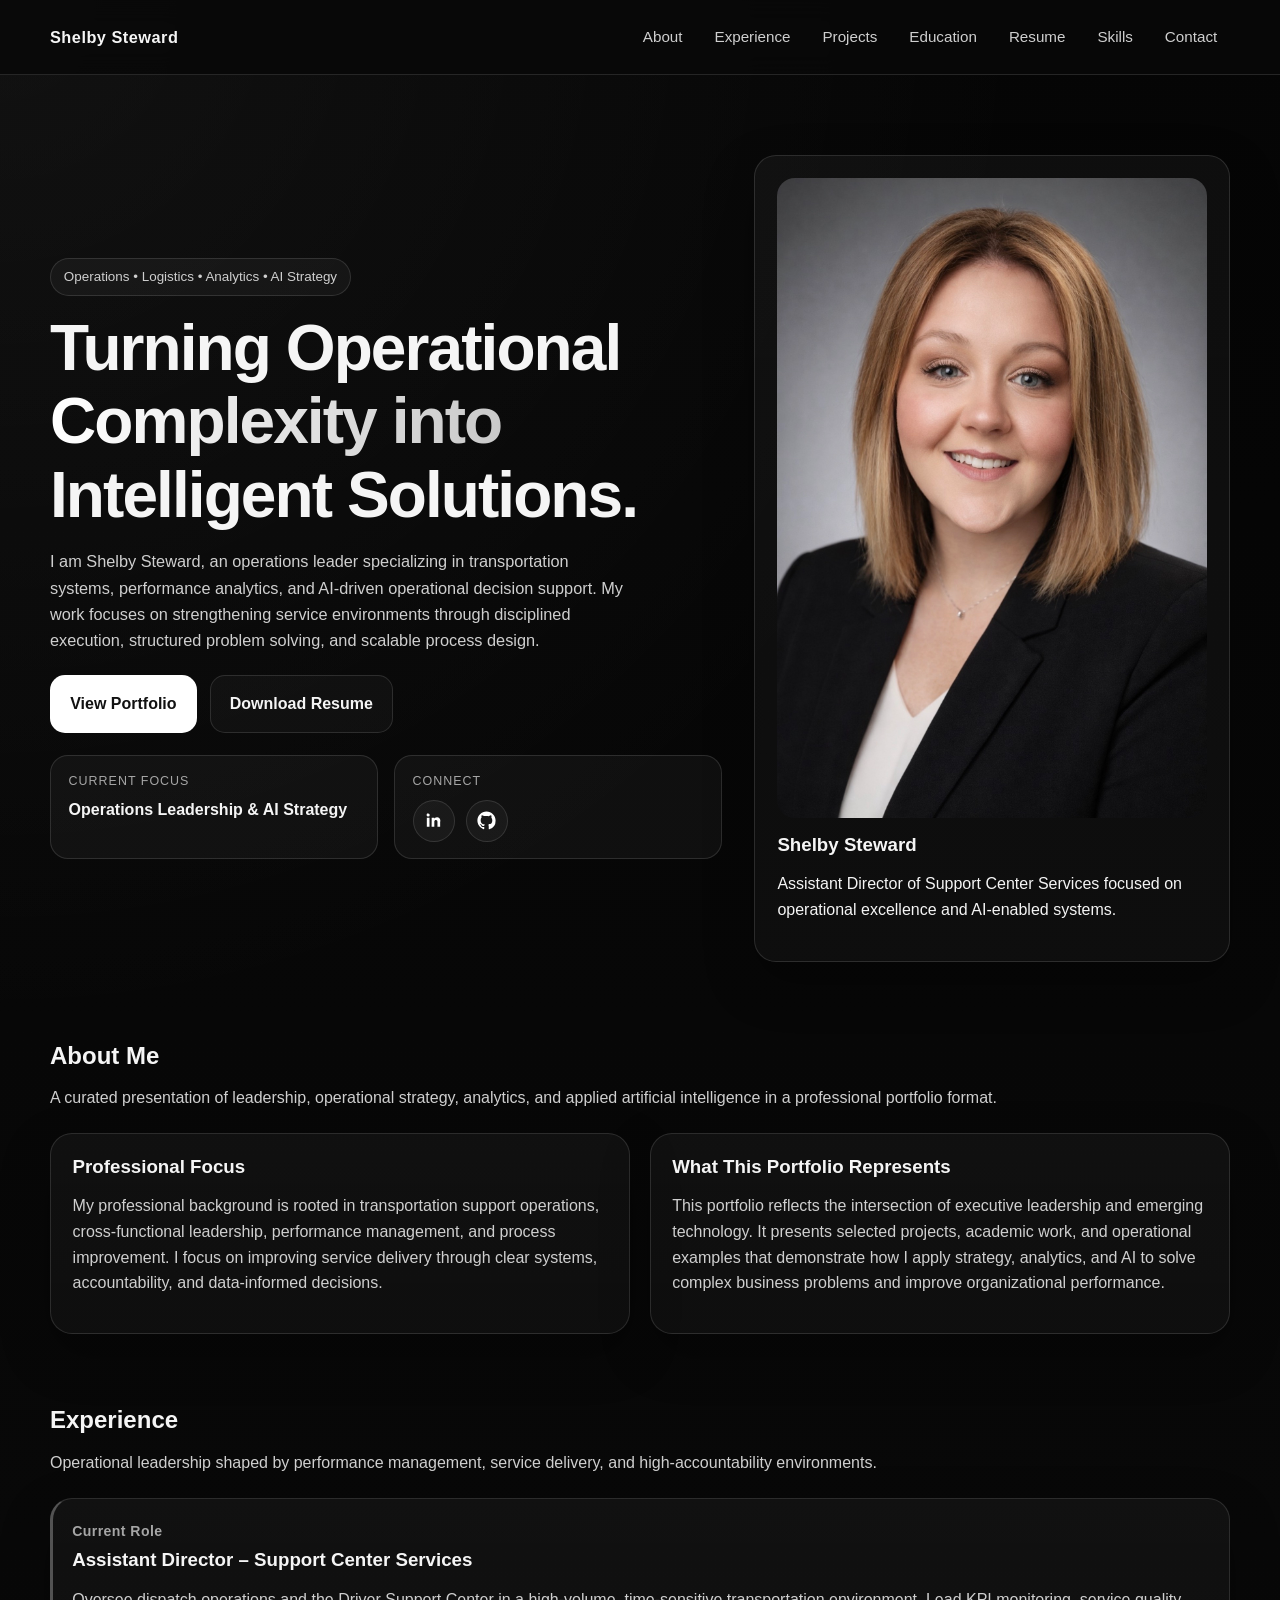
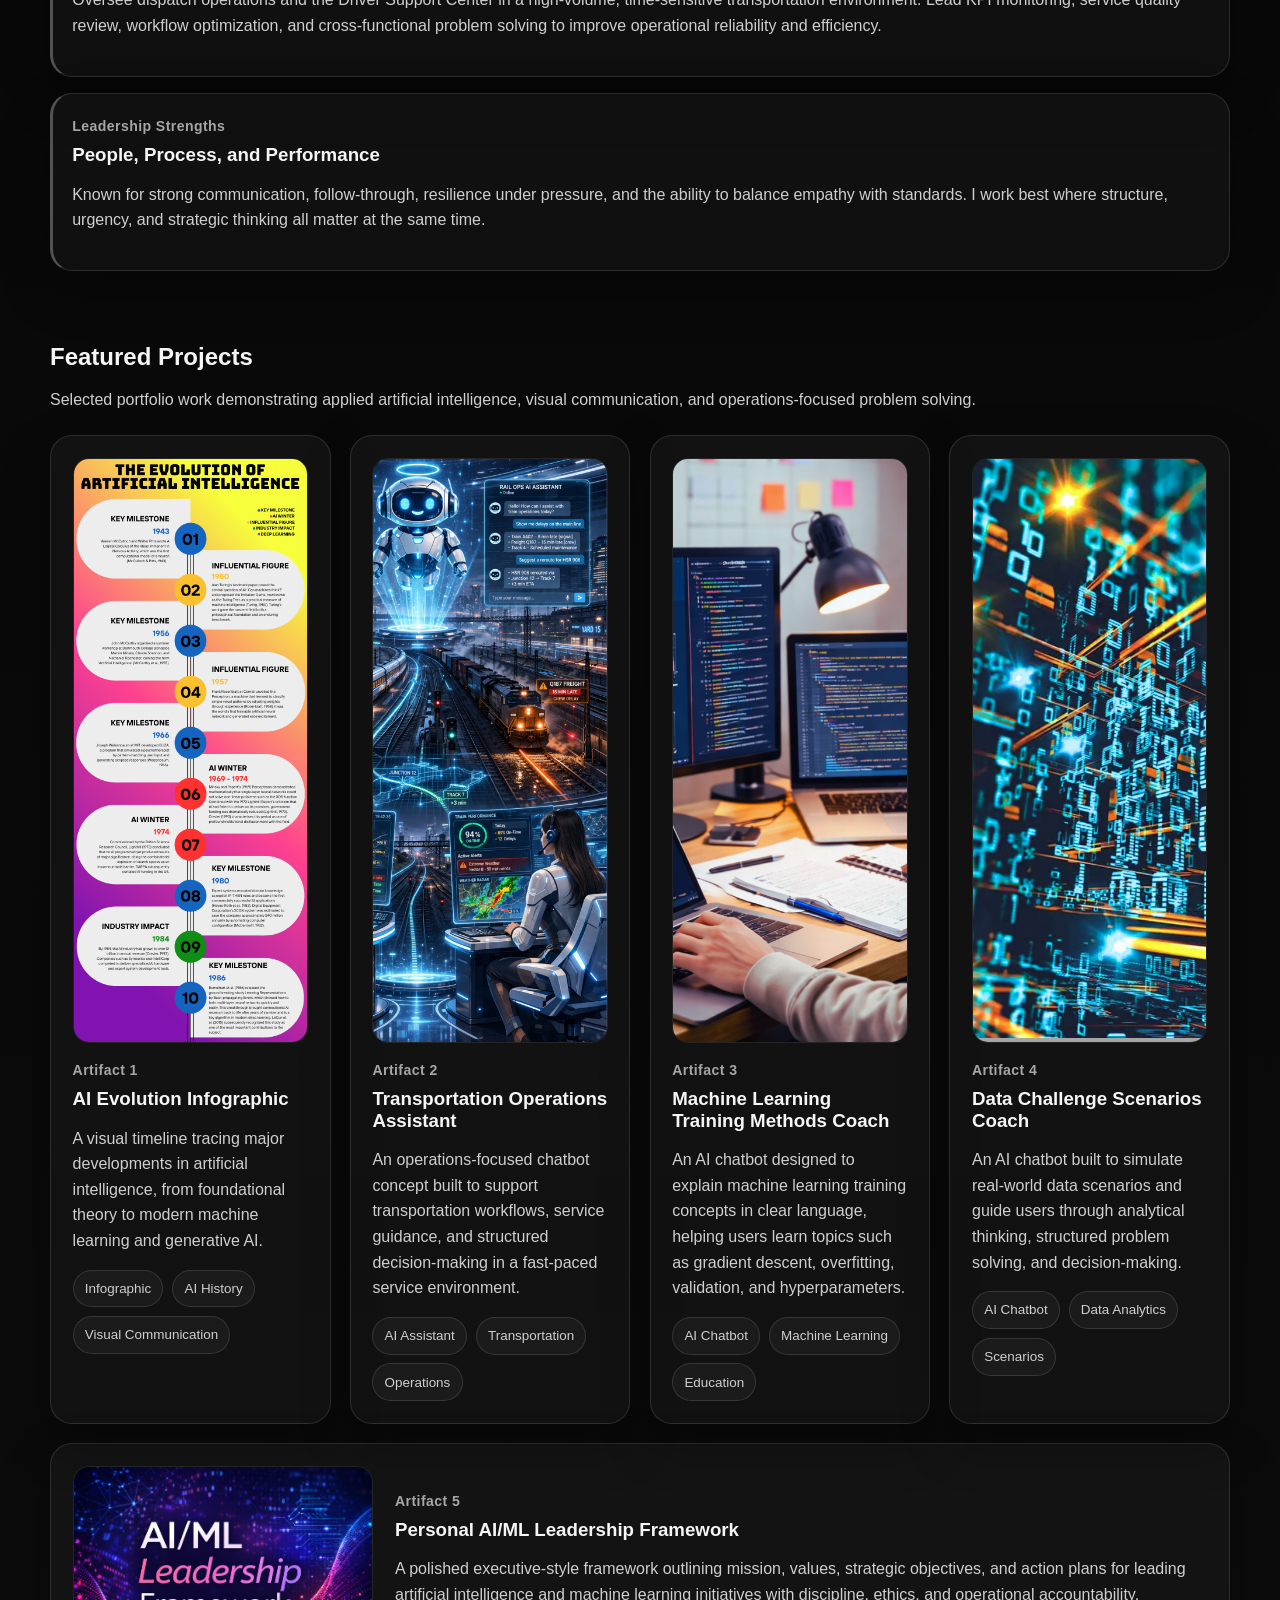
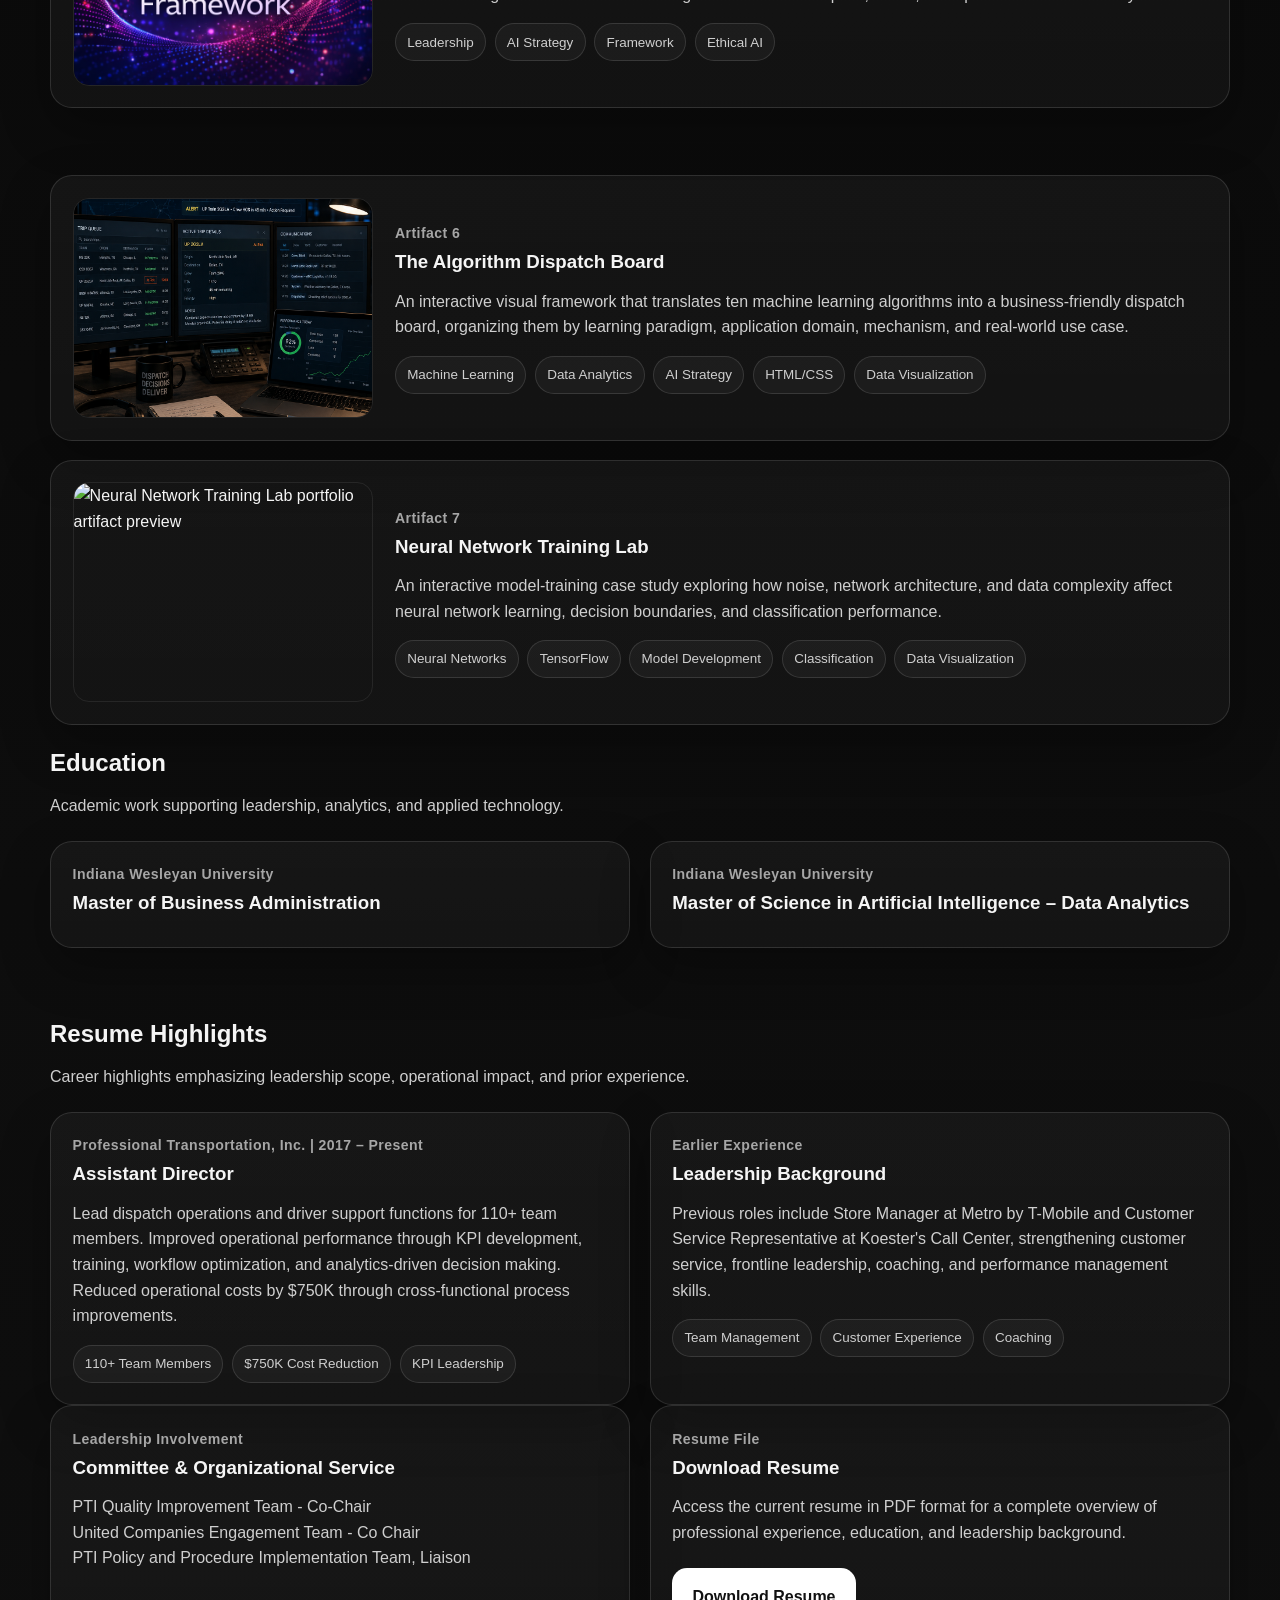
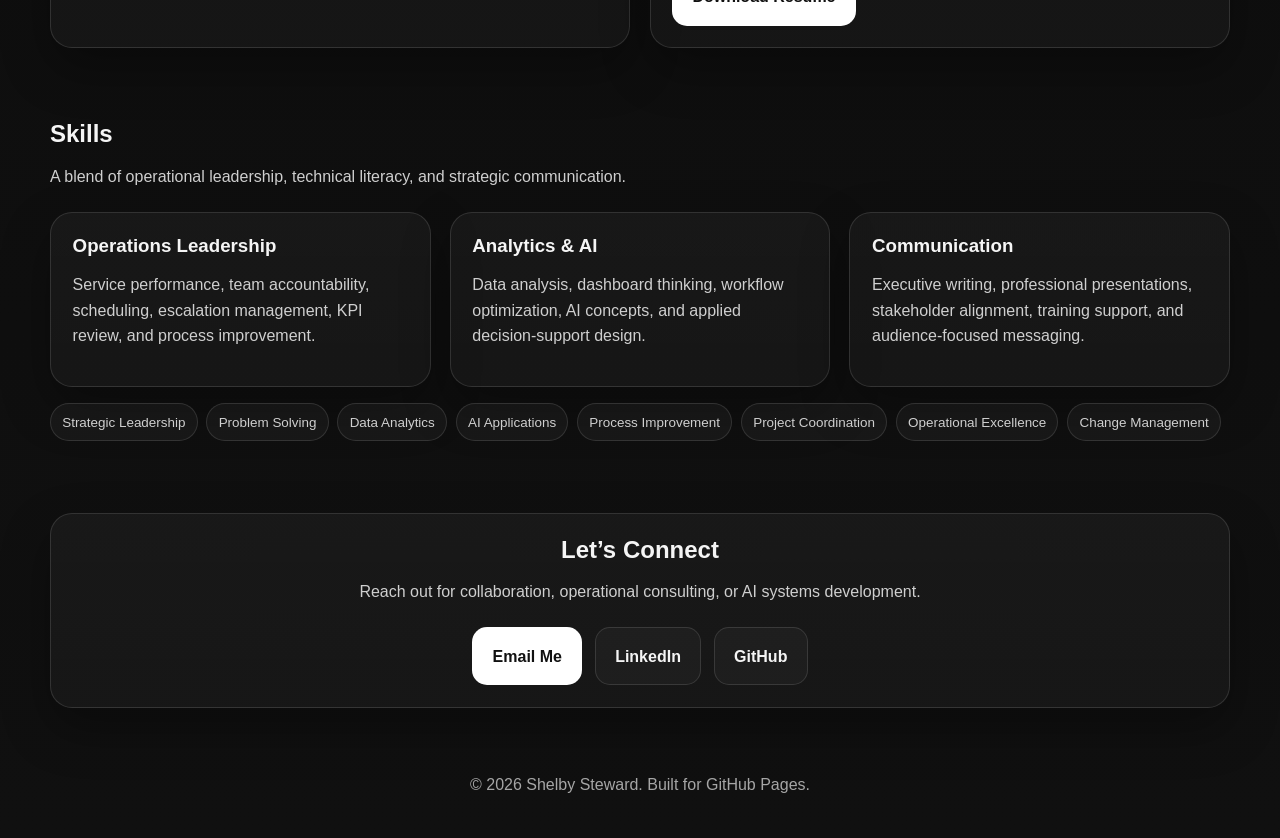
==== index.html @ b7ddda00 "Update index.html" ====
<!DOCTYPE html>
<html lang="en">
<head>
  <meta charset="UTF-8" />
  <meta name="viewport" content="width=device-width, initial-scale=1.0" />
  <title>Shelby Steward | Portfolio</title>
  <meta name="description" content="Operations leader specializing in logistics systems, analytics, and AI-driven decision support." />
  <style>
    :root {
      --bg: #070707;
      --bg-soft: #111111;
      --panel: #151515;
      --panel-2: #1b1b1b;
      --border: rgba(255, 255, 255, 0.12);
      --text: #f5f5f5;
      --muted: #cfcfcf;
      --muted-2: #a6a6a6;
      --radius: 22px;
      --max: 1180px;
      --shadow: 0 20px 50px rgba(0, 0, 0, 0.32);
    }

    * { box-sizing: border-box; }
    html { scroll-behavior: smooth; }
    body {
      margin: 0;
      font-family: Inter, Arial, Helvetica, sans-serif;
      background:
        radial-gradient(circle at top left, rgba(255,255,255,0.05), transparent 18%),
        linear-gradient(180deg, #050505 0%, #101010 100%);
      color: var(--text);
      line-height: 1.6;
    }

    img { max-width: 100%; display: block; }
    a { color: inherit; text-decoration: none; }

    .container {
      width: min(var(--max), calc(100% - 2rem));
      margin: 0 auto;
    }

    .nav {
      position: sticky;
      top: 0;
      z-index: 1000;
      backdrop-filter: blur(12px);
      background: rgba(8, 8, 8, 0.88);
      border-bottom: 1px solid var(--border);
    }

    .nav-inner {
      display: flex;
      align-items: center;
      justify-content: space-between;
      gap: 1rem;
      padding: 1rem 0;
    }

    .brand {
      font-weight: 800;
      letter-spacing: 0.03em;
      font-size: 1.02rem;
    }

    .nav-links {
      display: flex;
      flex-wrap: wrap;
      gap: 0.4rem;
    }

    .nav-links a {
      color: var(--muted);
      font-size: 0.95rem;
      padding: 0.55rem 0.8rem;
      border-radius: 999px;
      transition: 0.2s ease;
    }

    .nav-links a:hover,
    .nav-links a.active {
      color: var(--text);
      background: rgba(255,255,255,0.06);
    }

    .hero {
      padding: 5rem 0 3.5rem;
    }

    .hero-grid {
      display: grid;
      grid-template-columns: 1.2fr 0.85fr;
      gap: 2rem;
      align-items: center;
    }

    .eyebrow {
      display: inline-flex;
      padding: 0.45rem 0.8rem;
      border-radius: 999px;
      border: 1px solid var(--border);
      background: rgba(255,255,255,0.04);
      color: var(--muted);
      font-size: 0.84rem;
      margin-bottom: 1rem;
    }

    h1, h2, h3, h4 {
      line-height: 1.15;
      margin: 0 0 0.75rem;
    }

    h1 {
      font-size: clamp(2.6rem, 5vw, 4.3rem);
      letter-spacing: -0.03em;
      margin-bottom: 1rem;
    }

    .gradient {
      background: linear-gradient(90deg, #ffffff, #c9c9c9);
      -webkit-background-clip: text;
      background-clip: text;
      color: transparent;
    }

    .hero-copy p,
    .section-head p,
    .card p,
    .contact p {
      color: var(--muted);
    }

    .hero-copy p {
      max-width: 64ch;
      margin: 0;
      font-size: 1.02rem;
    }

    .hero-actions {
      display: flex;
      flex-wrap: wrap;
      gap: 0.8rem;
      margin-top: 1.4rem;
    }

    .btn {
      display: inline-flex;
      align-items: center;
      justify-content: center;
      padding: 0.95rem 1.2rem;
      border-radius: 15px;
      border: 1px solid var(--border);
      font-weight: 700;
      transition: transform 0.2s ease, background 0.2s ease;
    }

    .btn:hover { transform: translateY(-2px); }

    .btn-primary {
      background: #ffffff;
      color: #111111;
    }

    .btn-secondary {
      background: rgba(255,255,255,0.03);
      color: var(--text);
    }

    .hero-strip {
      display: grid;
      grid-template-columns: 1fr 1fr;
      gap: 1rem;
      margin-top: 1.35rem;
      max-width: 700px;
    }

    .strip-card {
      padding: 1rem 1.1rem;
      border-radius: 18px;
      background: rgba(255,255,255,0.04);
      border: 1px solid var(--border);
    }

    .strip-label {
      color: var(--muted-2);
      text-transform: uppercase;
      letter-spacing: 0.08em;
      font-size: 0.78rem;
      margin-bottom: 0.35rem;
    }

    .social-links {
      display: flex;
      gap: 0.7rem;
      margin-top: 0.5rem;
    }

    .social-links a {
      width: 42px;
      height: 42px;
      display: inline-flex;
      align-items: center;
      justify-content: center;
      border-radius: 999px;
      border: 1px solid var(--border);
      background: rgba(255,255,255,0.04);
    }

    .social-links svg {
      width: 19px;
      height: 19px;
      fill: #ffffff;
    }

    .panel,
    .card {
      background: linear-gradient(180deg, rgba(255,255,255,0.04), rgba(255,255,255,0.03));
      border: 1px solid var(--border);
      border-radius: var(--radius);
      box-shadow: var(--shadow);
    }

    .profile-card {
      padding: 1.4rem;
    }

    .profile-photo {
      border-radius: 18px;
      overflow: hidden;
      margin-bottom: 1rem;
      background: #101010;
    }

    .profile-photo img {
      width: 100%;
      height: 100%;
      object-fit: cover;
      object-position: center 25%;
    }

    section {
      padding: 1.5rem 0 3rem;
    }

    .section-head {
      margin-bottom: 1.4rem;
    }

    .grid-2,
    .grid-3 {
      display: grid;
      gap: 1.2rem;
    }

    .grid-2 { grid-template-columns: repeat(2, minmax(0, 1fr)); }
    .grid-3 { grid-template-columns: repeat(auto-fit, minmax(220px, 1fr)); }

    .card {
      padding: 1.35rem;
      height: 100%;
    }

    .meta {
      color: var(--muted-2);
      font-size: 0.88rem;
      font-weight: 700;
      letter-spacing: 0.03em;
      margin-bottom: 0.4rem;
    }

    .tag-wrap {
      display: flex;
      flex-wrap: wrap;
      gap: 0.55rem;
      margin-top: 1rem;
    }

    .tag {
      padding: 0.45rem 0.7rem;
      border-radius: 999px;
      border: 1px solid var(--border);
      background: rgba(255,255,255,0.04);
      color: var(--muted);
      font-size: 0.84rem;
    }

    .timeline {
      display: grid;
      gap: 1rem;
    }

    .timeline-item {
      border-left: 3px solid rgba(255,255,255,0.28);
      padding-left: 1.2rem;
    }

    .project-card img {
      width: 100%;
      border-radius: 16px;
      border: 1px solid rgba(255,255,255,0.08);
      margin-bottom: 1rem;
    }

    .project-clickable {
      cursor: pointer;
    }

    .project-row {
      margin-top: 1.2rem;
    }

    .project-horizontal {
      display: grid;
      grid-template-columns: 300px 1fr;
      gap: 1.4rem;
      align-items: center;
    }

    .project-horizontal img {
      width: 100%;
      border-radius: 16px;
      border: 1px solid rgba(255,255,255,0.08);
      height: 220px;
      object-fit: cover;
      margin: 0;
    }

    .project-horizontal-copy p {
      margin-bottom: 0;
    }

    .lightbox {
      position: fixed;
      inset: 0;
      background: rgba(0,0,0,0.88);
      display: none;
      align-items: center;
      justify-content: center;
      padding: 2rem;
      z-index: 2000;
    }

    .lightbox.active { display: flex; }

    .lightbox-content {
      width: min(1050px, 100%);
      max-height: 90vh;
      overflow: auto;
      background: #101010;
      border: 1px solid var(--border);
      border-radius: 22px;
      padding: 1rem;
    }

    .lightbox-top {
      display: flex;
      justify-content: space-between;
      align-items: center;
      margin-bottom: 1rem;
      position: sticky;
      top: 0;
      background: #101010;
      padding-bottom: 0.7rem;
      z-index: 2;
    }

    .lightbox-close {
      width: 42px;
      height: 42px;
      border-radius: 999px;
      border: 1px solid var(--border);
      background: rgba(255,255,255,0.05);
      color: #fff;
      font-size: 1.2rem;
      cursor: pointer;
    }

    .lightbox-grid {
      display: grid;
      grid-template-columns: repeat(2, minmax(0, 1fr));
      gap: 1rem;
    }

    .lightbox-grid img {
      width: 100%;
      border-radius: 16px;
      border: 1px solid rgba(255,255,255,0.08);
    }

    .artifact-detail {
      display: grid;
      grid-template-columns: 1fr 1fr;
      gap: 1.5rem;
      align-items: start;
    }

    .artifact-detail img {
      width: 100%;
      border-radius: 18px;
      border: 1px solid rgba(255,255,255,0.08);
    }

    .artifact-detail-copy p {
      color: var(--muted);
      margin-top: 0.5rem;
      margin-bottom: 0.85rem;
    }

    .artifact-detail-copy p strong {
      color: var(--text);
    }

    .artifact-detail-copy .tag-wrap {
      margin-bottom: 1rem;
    }

    .prompt-box {
      margin-top: 1.1rem;
      padding: 1rem;
      border-radius: 18px;
      border: 1px solid var(--border);
      background: rgba(255,255,255,0.03);
    }

    .prompt-list {
      display: flex;
      flex-wrap: wrap;
      gap: 0.55rem;
      margin-top: 0.8rem;
    }

    .prompt-chip {
      display: inline-block;
      padding: 0.65rem 0.8rem;
      border-radius: 14px;
      border: 1px solid var(--border);
      background: rgba(255,255,255,0.04);
      color: var(--muted);
      font-size: 0.88rem;
    }

    .contact {
      text-align: center;
    }

    footer {
      text-align: center;
      color: var(--muted-2);
      padding: 1rem 0 2.5rem;
    }

    @media (max-width: 920px) {
      .hero-grid,
      .grid-2,
      .hero-strip,
      .lightbox-grid,
      .artifact-detail,
      .project-horizontal {
        grid-template-columns: 1fr;
      }

      .project-card img,
      .artifact-detail img,
      .project-horizontal img {
        max-height: 420px;
        object-fit: cover;
        height: auto;
      }
    }

    @media (max-width: 680px) {
      .nav-inner {
        flex-direction: column;
        align-items: flex-start;
      }

      .hero {
        padding-top: 4rem;
      }

      .hero-actions {
        flex-direction: column;
      }

      .btn {
        width: 100%;
      }
    }
  </style>
</head>
<body>
  <header class="nav">
    <div class="container nav-inner">
      <a href="#home" class="brand">Shelby Steward</a>
      <nav class="nav-links">
        <a href="#about">About</a>
        <a href="#experience">Experience</a>
        <a href="#projects">Projects</a>
        <a href="#education">Education</a>
        <a href="#resume">Resume</a>
        <a href="#skills">Skills</a>
        <a href="#contact">Contact</a>
      </nav>
    </div>
  </header>

  <main>
    <section class="hero" id="home">
      <div class="container hero-grid">
        <div class="hero-copy">
          <div class="eyebrow">Operations • Logistics • Analytics • AI Strategy</div>
          <h1>Turning Operational <span class="gradient">Complexity into</span> Intelligent Solutions.</h1>
          <p>
            I am Shelby Steward, an operations leader specializing in transportation systems, performance analytics,
            and AI-driven operational decision support. My work focuses on strengthening service environments through
            disciplined execution, structured problem solving, and scalable process design.
          </p>
          <div class="hero-actions">
            <a class="btn btn-primary" href="#projects">View Portfolio</a>
            <a class="btn btn-secondary" href="Shelby-Steward-Resume.pdf" target="_blank" rel="noreferrer">Download Resume</a>
          </div>
          <div class="hero-strip">
            <div class="strip-card">
              <div class="strip-label">Current Focus</div>
              <strong>Operations Leadership &amp; AI Strategy</strong>
            </div>
            <div class="strip-card">
              <div class="strip-label">Connect</div>
              <div class="social-links">
                <a href="https://www.linkedin.com/in/shelby-steward/" target="_blank" rel="noreferrer" aria-label="LinkedIn">
                  <svg viewBox="0 0 24 24" aria-hidden="true"><path d="M6.94 8.5H3.56V20h3.38V8.5ZM5.25 3A1.97 1.97 0 0 0 3.25 5c0 1.08.88 1.94 1.97 1.94h.03A1.96 1.96 0 1 0 5.25 3ZM20.75 12.88c0-3.47-1.85-5.08-4.32-5.08-1.99 0-2.88 1.09-3.38 1.86V8.5H9.68c.04.77 0 11.5 0 11.5h3.37v-6.42c0-.34.02-.68.12-.92.27-.68.89-1.39 1.93-1.39 1.36 0 1.91 1.05 1.91 2.58V20H20.4v-6.72Z"/></svg>
                </a>
                <a href="https://github.com/shelbysteward" target="_blank" rel="noreferrer" aria-label="GitHub">
                  <svg viewBox="0 0 24 24" aria-hidden="true"><path d="M12 .5C5.65.5.5 5.65.5 12c0 5.08 3.29 9.38 7.86 10.9.57.1.78-.25.78-.55v-2.14c-3.2.7-3.87-1.36-3.87-1.36-.52-1.34-1.27-1.69-1.27-1.69-1.04-.71.08-.7.08-.7 1.15.08 1.75 1.18 1.75 1.18 1.02 1.75 2.68 1.24 3.33.95.1-.74.4-1.24.72-1.52-2.55-.29-5.24-1.27-5.24-5.66 0-1.25.45-2.28 1.18-3.08-.12-.29-.51-1.47.11-3.06 0 0 .96-.31 3.15 1.18A10.9 10.9 0 0 1 12 6.32c.97 0 1.95.13 2.86.39 2.19-1.49 3.15-1.18 3.15-1.18.62 1.59.23 2.77.11 3.06.73.8 1.18 1.83 1.18 3.08 0 4.4-2.69 5.36-5.25 5.65.41.35.78 1.05.78 2.12v3.14c0 .3.2.66.79.55A11.5 11.5 0 0 0 23.5 12C23.5 5.65 18.35.5 12 .5Z"/></svg>
                </a>
              </div>
            </div>
          </div>
        </div>

        <aside class="panel profile-card">
          <div class="profile-photo">
            <img src="headshot-from-cover.png" alt="Shelby Steward headshot" />
          </div>
          <h3>Shelby Steward</h3>
          <p>Assistant Director of Support Center Services focused on operational excellence and AI-enabled systems.</p>
        </aside>
      </div>
    </section>

    <section id="about">
      <div class="container">
        <div class="section-head">
          <h2>About Me</h2>
          <p>A curated presentation of leadership, operational strategy, analytics, and applied artificial intelligence in a professional portfolio format.</p>
        </div>
        <div class="grid-2">
          <article class="card">
            <h3>Professional Focus</h3>
            <p>
              My professional background is rooted in transportation support operations, cross-functional leadership,
              performance management, and process improvement. I focus on improving service delivery through clear
              systems, accountability, and data-informed decisions.
            </p>
          </article>
          <article class="card">
            <h3>What This Portfolio Represents</h3>
            <p>
              This portfolio reflects the intersection of executive leadership and emerging technology. It presents selected
              projects, academic work, and operational examples that demonstrate how I apply strategy, analytics, and AI to
              solve complex business problems and improve organizational performance.
            </p>
          </article>
        </div>
      </div>
    </section>

    <section id="experience">
      <div class="container">
        <div class="section-head">
          <h2>Experience</h2>
          <p>Operational leadership shaped by performance management, service delivery, and high-accountability environments.</p>
        </div>
        <div class="timeline">
          <article class="card timeline-item">
            <div class="meta">Current Role</div>
            <h3>Assistant Director – Support Center Services</h3>
            <p>
              Oversee dispatch operations and the Driver Support Center in a high-volume, time-sensitive transportation environment.
              Lead KPI monitoring, service quality review, workflow optimization, and cross-functional problem solving to improve
              operational reliability and efficiency.
            </p>
          </article>
          <article class="card timeline-item">
            <div class="meta">Leadership Strengths</div>
            <h3>People, Process, and Performance</h3>
            <p>
              Known for strong communication, follow-through, resilience under pressure, and the ability to balance empathy with standards.
              I work best where structure, urgency, and strategic thinking all matter at the same time.
            </p>
          </article>
        </div>
      </div>
    </section>

    <section id="projects">
      <div class="container">
        <div class="section-head">
          <h2>Featured Projects</h2>
          <p>Selected portfolio work demonstrating applied artificial intelligence, visual communication, and operations-focused problem solving.</p>
        </div>

        <div class="grid-3">
          <article class="card project-card project-clickable" data-lightbox="ai-evolution-lightbox">
            <img src="artifact-1-infographic-1.png" alt="Evolution of Artificial Intelligence portfolio artifact preview" />
            <div class="meta">Artifact 1</div>
            <h3>AI Evolution Infographic</h3>
            <p>
              A visual timeline tracing major developments in artificial intelligence, from foundational theory to modern machine learning and generative AI.
            </p>
            <div class="tag-wrap">
              <span class="tag">Infographic</span>
              <span class="tag">AI History</span>
              <span class="tag">Visual Communication</span>
            </div>
          </article>

          <article class="card project-card project-clickable" data-lightbox="transportation-assistant-lightbox">
            <img src="artifact-2-chatbot.png" alt="Transportation Operations Assistant portfolio artifact preview" />
            <div class="meta">Artifact 2</div>
            <h3>Transportation Operations Assistant</h3>
            <p>
              An operations-focused chatbot concept built to support transportation workflows, service guidance, and structured decision-making in a fast-paced service environment.
            </p>
            <div class="tag-wrap">
              <span class="tag">AI Assistant</span>
              <span class="tag">Transportation</span>
              <span class="tag">Operations</span>
            </div>
          </article>

          <article class="card project-card project-clickable" data-lightbox="ml-coach-lightbox">
            <img src="artifact-3-ml-coach.png" alt="Machine Learning Training Methods Coach portfolio artifact preview" />
            <div class="meta">Artifact 3</div>
            <h3>Machine Learning Training Methods Coach</h3>
            <p>
              An AI chatbot designed to explain machine learning training concepts in clear language, helping users learn topics such as gradient descent, overfitting, validation, and hyperparameters.
            </p>
            <div class="tag-wrap">
              <span class="tag">AI Chatbot</span>
              <span class="tag">Machine Learning</span>
              <span class="tag">Education</span>
            </div>
          </article>

          <article class="card project-card project-clickable" data-lightbox="data-challenge-lightbox">
            <img src="artifact-4-data-challenge.png" alt="Data Challenge Scenarios Coach portfolio artifact preview" />
            <div class="meta">Artifact 4</div>
            <h3>Data Challenge Scenarios Coach</h3>
            <p>
              An AI chatbot built to simulate real-world data scenarios and guide users through analytical thinking, structured problem solving, and decision-making.
            </p>
            <div class="tag-wrap">
              <span class="tag">AI Chatbot</span>
              <span class="tag">Data Analytics</span>
              <span class="tag">Scenarios</span>
            </div>
          </article>
        </div>

        <div class="project-row">
          <article class="card project-clickable project-horizontal" data-lightbox="ai-ml-framework-lightbox">
            <img src="artifact-5-ai-ml-framework.png" alt="Personal AI/ML Leadership Framework portfolio artifact preview" />
            <div class="project-horizontal-copy">
              <div class="meta">Artifact 5</div>
              <h3>Personal AI/ML Leadership Framework</h3>
              <p>
                A polished executive-style framework outlining mission, values, strategic objectives, and action plans for leading artificial intelligence and machine learning initiatives with discipline, ethics, and operational accountability.
              </p>
              <div class="tag-wrap">
                <span class="tag">Leadership</span>
                <span class="tag">AI Strategy</span>
                <span class="tag">Framework</span>
                <span class="tag">Ethical AI</span>
              </div>
            </div>
          </article>
        </div>
      </div>
    </section>

<div class="lightbox" id="ai-evolution-lightbox" aria-hidden="true">
  <div class="lightbox-content">
    <div class="lightbox-top">
      <h3>Artifact 1 | AI Evolution Infographic</h3>
      <button class="lightbox-close" type="button" aria-label="Close artifact details">×</button>
    </div>

    <div class="artifact-detail">
      
      <!-- LEFT SIDE: IMAGE GRID -->
      <div class="lightbox-grid">
        <img src="artifact-1-infographic-1.png" alt="AI Evolution Infographic full preview 1" />
        <img src="artifact-1-infographic-2.png" alt="AI Evolution Infographic full preview 2" />
        <img src="artifact-1-infographic-3.png" alt="AI Evolution Infographic full preview 3" />
        <img src="artifact-1-infographic-4.png" alt="AI Evolution Infographic full preview 4" />
      </div>

      <!-- RIGHT SIDE: TEXT -->
      <div class="artifact-detail-copy">
        <div class="meta">Visual Communication Artifact</div>
        <h3>AI Evolution Infographic</h3>

        <p><strong>Objective:</strong> I created this artifact to present the history and progression of artificial intelligence in a clear, visually engaging format that makes complex developments easier to understand.</p>

        <p><strong>Process:</strong> I researched major milestones in artificial intelligence, identified the most important developments across time, organized them into a logical timeline, and translated that information into a concise infographic format.</p>

        <p><strong>Tools:</strong> Canva, academic research, and course-based source material.</p>

        <p><strong>Value Proposition:</strong> This artifact demonstrates my ability to synthesize technical information, communicate complex topics visually, and present historical and conceptual material in a way that is accessible and professional.</p>

        <div class="tag-wrap">
          <span class="tag">Infographic</span>
          <span class="tag">AI History</span>
          <span class="tag">Visual Communication</span>
        </div>

        <div class="hero-actions">
          <a class="btn btn-secondary" href="artifact-1-infographic-1.png" target="_blank" rel="noreferrer">Open Full Image</a>
        </div>
      </div>

    </div>
  </div>
</div>

    <div class="lightbox" id="transportation-assistant-lightbox" aria-hidden="true">
      <div class="lightbox-content">
        <div class="lightbox-top">
          <h3>Artifact 2 | Transportation Operations Assistant</h3>
          <button class="lightbox-close" type="button" aria-label="Close artifact details">×</button>
        </div>

        <div class="artifact-detail">
          <div>
            <img src="artifact-2-chatbot.png" alt="Transportation Operations Assistant full preview" />
          </div>

          <div class="artifact-detail-copy">
            <div class="meta">Interactive Operations Support Tool</div>
            <h3>Transportation Operations Assistant</h3>

            <p><strong>Objective:</strong> I created this artifact to support transportation operations by providing fast, structured guidance for common workflow questions, service issues, and decision points.</p>

            <p><strong>Process:</strong> I identified recurring operational challenges from real transportation environments, mapped the types of questions users would likely ask, and designed the chatbot to provide practical, workflow-oriented support.</p>

            <p><strong>Tools:</strong> ChatGPT custom GPT builder, operational knowledge, workflow design, and prompt engineering.</p>

            <p><strong>Value Proposition:</strong> This artifact demonstrates my ability to translate operational expertise into an AI-enabled support tool that improves consistency, speed, and decision-making in a high-pressure service environment.</p>

            <div class="tag-wrap">
              <span class="tag">Decision Support</span>
              <span class="tag">Dispatch Workflows</span>
              <span class="tag">Service Guidance</span>
              <span class="tag">Operations Strategy</span>
            </div>

            <div class="prompt-box">
              <strong>Try These Prompts</strong>
              <div class="prompt-list">
                <span class="prompt-chip">How do I cover a trip with no drivers available?</span>
                <span class="prompt-chip">Explain Import-to-Assign metrics in simple terms.</span>
                <span class="prompt-chip">Create a dispatch escalation workflow for a service failure.</span>
                <span class="prompt-chip">What should a support center do when ETAs are unclear?</span>
              </div>
            </div>

            <div class="hero-actions">
              <a class="btn btn-primary" href="https://chatgpt.com/g/g-69ab3308c62881918dedee456e818ec8-transportation-operations-assistant" target="_blank" rel="noreferrer">Launch Artifact 2</a>
            </div>
          </div>
        </div>
      </div>
    </div>

    <div class="lightbox" id="ml-coach-lightbox" aria-hidden="true">
      <div class="lightbox-content">
        <div class="lightbox-top">
          <h3>Artifact 3 | Machine Learning Training Methods Coach</h3>
          <button class="lightbox-close" type="button" aria-label="Close artifact details">×</button>
        </div>

        <div class="artifact-detail">
          <div>
            <img src="artifact-3-ml-coach.png" alt="Machine Learning Training Methods Coach full preview" />
          </div>

          <div class="artifact-detail-copy">
            <div class="meta">Interactive AI Learning Tool</div>
            <h3>Machine Learning Training Methods Coach</h3>

            <p><strong>Objective:</strong> I created this artifact to help users better understand machine learning training concepts by turning technical material into guided, approachable learning support.</p>

            <p><strong>Process:</strong> I identified core machine learning concepts learners often struggle with, structured them into common question paths, and designed the chatbot to explain them through simplified language and prompt-based interaction.</p>

            <p><strong>Tools:</strong> ChatGPT custom GPT builder, machine learning course concepts, educational prompt design, and content structuring.</p>

            <p><strong>Value Proposition:</strong> This artifact demonstrates my ability to bridge technical subject matter and user-friendly instruction, making complex AI concepts more accessible to learners and developing professionals.</p>

            <div class="tag-wrap">
              <span class="tag">Training Methods</span>
              <span class="tag">Gradient Descent</span>
              <span class="tag">Overfitting</span>
              <span class="tag">Validation</span>
              <span class="tag">Hyperparameters</span>
            </div>

            <div class="prompt-box">
              <strong>Try These Prompts</strong>
              <div class="prompt-list">
                <span class="prompt-chip">Explain supervised vs unsupervised learning in simple terms.</span>
                <span class="prompt-chip">When should I use batch, mini-batch, or stochastic gradient descent?</span>
                <span class="prompt-chip">What is overfitting, and how do I reduce it during training?</span>
                <span class="prompt-chip">Teach me about train, validation, and test splits.</span>
              </div>
            </div>

            <div class="hero-actions">
              <a class="btn btn-primary" href="https://chatgpt.com/g/g-69bc365ef7248191ab6b21b1143e5dc8-machine-learning-training-methods-coach" target="_blank" rel="noreferrer">Launch Artifact 3</a>
            </div>
          </div>
        </div>
      </div>
    </div>

    <div class="lightbox" id="data-challenge-lightbox" aria-hidden="true">
      <div class="lightbox-content">
        <div class="lightbox-top">
          <h3>Artifact 4 | Data Challenge Scenarios Coach</h3>
          <button class="lightbox-close" type="button" aria-label="Close artifact details">×</button>
        </div>

        <div class="artifact-detail">
          <div>
            <img src="artifact-4-data-challenge.png" alt="Data Challenge Scenarios Coach full preview" />
          </div>

          <div class="artifact-detail-copy">
            <div class="meta">Interactive Data Analytics Learning Tool</div>
            <h3>Data Challenge Scenarios Coach</h3>

            <p><strong>Objective:</strong> I created this artifact to help users practice analytical thinking by working through realistic business and data-related scenarios in a structured way.</p>

            <p><strong>Process:</strong> I designed the chatbot around scenario-based learning, focusing on the kinds of questions users face when interpreting data, evaluating performance, and deciding what action to take next.</p>

            <p><strong>Tools:</strong> ChatGPT custom GPT builder, analytics reasoning, scenario design, and prompt engineering.</p>

            <p><strong>Value Proposition:</strong> This artifact demonstrates my ability to apply data-oriented thinking to problem solving and to create AI tools that support practical analysis, structured reasoning, and better decision-making.</p>

            <div class="tag-wrap">
              <span class="tag">Scenario-Based Learning</span>
              <span class="tag">Data Interpretation</span>
              <span class="tag">Problem Solving</span>
              <span class="tag">Decision Support</span>
            </div>

            <div class="prompt-box">
              <strong>Try These Prompts</strong>
              <div class="prompt-list">
                <span class="prompt-chip">Give me a realistic data challenge to solve.</span>
                <span class="prompt-chip">Walk me through how to analyze this business scenario.</span>
                <span class="prompt-chip">Help me identify the right KPI for this problem.</span>
                <span class="prompt-chip">Simulate a decision-making scenario using data.</span>
              </div>
            </div>

            <div class="hero-actions">
              <a class="btn btn-primary" href="https://chatgpt.com/g/g-69c00be53dc08191bbf5827a0daa97ca-data-challenge-scenarios-coach" target="_blank" rel="noreferrer">Launch Artifact 4</a>
            </div>
          </div>
        </div>
      </div>
    </div>

    <div class="lightbox" id="ai-ml-framework-lightbox" aria-hidden="true">
      <div class="lightbox-content">
        <div class="lightbox-top">
          <h3>Artifact 5 | Personal AI/ML Leadership Framework</h3>
          <button class="lightbox-close" type="button" aria-label="Close artifact details">×</button>
        </div>

        <div class="artifact-detail">
          <div>
            <img src="artifact-5-ai-ml-framework.png" alt="Personal AI/ML Leadership Framework full preview" />
          </div>

          <div class="artifact-detail-copy">
            <div class="meta">Executive Leadership Document</div>
            <h3>Personal AI/ML Leadership Framework</h3>

            <p><strong>Objective:</strong> I created this artifact to define a clear, disciplined framework for how I intend to lead artificial intelligence and machine learning initiatives with integrity, accountability, and measurable operational impact.</p>

            <p><strong>Process:</strong> I reflected on my leadership growth, identified the values and objectives that matter most to me, and structured those insights into a polished executive-style framework with mission, core values, action plans, and evaluation criteria.</p>

            <p><strong>Tools:</strong> HTML/CSS design, leadership reflection, AI/ML course concepts, strategic planning, and written framework development.</p>

            <p><strong>Value Proposition:</strong> This artifact demonstrates my ability to connect personal leadership philosophy with practical AI strategy, showing how I approach ethical implementation, operational accountability, and long-term transformation through technology.</p>

            <div class="tag-wrap">
              <span class="tag">Mission Statement</span>
              <span class="tag">Core Values</span>
              <span class="tag">Action Plans</span>
              <span class="tag">Ethical AI</span>
              <span class="tag">Executive Strategy</span>
            </div>

            <div class="hero-actions">
              <a class="btn btn-primary" href="ai_ml_leadership_framework(2).html" target="_blank" rel="noreferrer">Launch Artifact 5</a>
            </div>
          </div>
        </div>
      </div>
    </div>
    <!-- ARTIFACT 6 -->
<div class="container">
  <div class="project-row">
          <a
            class="card project-horizontal"
            href="ml-dispatch-board.html"
            target="_blank"
            rel="noreferrer"
            aria-label="Open The Algorithm Dispatch Board">

            <img
              src="artifact-6-dispatch-board.png"
              alt="The Algorithm Dispatch Board portfolio artifact preview" />

            <div class="project-horizontal-copy">

              <div class="meta">Artifact 6</div>

              <h3>The Algorithm Dispatch Board</h3>

              <p>
                An interactive visual framework that translates ten machine learning
                algorithms into a business-friendly dispatch board, organizing them
                by learning paradigm, application domain, mechanism, and real-world use case.
              </p>

              <div class="tag-wrap">
                <span class="tag">Machine Learning</span>
                <span class="tag">Data Analytics</span>
                <span class="tag">AI Strategy</span>
                <span class="tag">HTML/CSS</span>
                <span class="tag">Data Visualization</span>
              </div>
            </div>
          </a>
        </div>
      </div>

        <!-- ARTIFACT 7 -->
        <div class="container">
          <div class="project-row">
            <a
              class="card project-horizontal"
              href="neural-network-training-lab/neural-network-training-lab.html"
              target="_blank"
              rel="noreferrer"
              aria-label="Open Neural Network Training Lab">

              <img
                src="neural-network-training-lab/assets/neural-network-training-lab-thumbnail.jpg"
                alt="Neural Network Training Lab portfolio artifact preview" />

              <div class="project-horizontal-copy">
                <div class="meta">Artifact 7</div>

                <h3>Neural Network Training Lab</h3>

                <p>
                  An interactive model-training case study exploring how noise,
                  network architecture, and data complexity affect neural network
                  learning, decision boundaries, and classification performance.
                </p>

                <div class="tag-wrap">
                  <span class="tag">Neural Networks</span>
                  <span class="tag">TensorFlow</span>
                  <span class="tag">Model Development</span>
                  <span class="tag">Classification</span>
                  <span class="tag">Data Visualization</span>
                </div>
              </div>
            </a>
          </div>
        </div>
    </section>

    <section id="education">
      <div class="container">
        <div class="section-head">
          <h2>Education</h2>
          <p>Academic work supporting leadership, analytics, and applied technology.</p>
        </div>
        <div class="grid-2">
          <article class="card">
            <div class="meta">Indiana Wesleyan University</div>
            <h3>Master of Business Administration</h3>
          </article>
          <article class="card">
            <div class="meta">Indiana Wesleyan University</div>
            <h3>Master of Science in Artificial Intelligence – Data Analytics</h3>
          </article>
        </div>
      </div>
    </section>

    <section id="resume">
      <div class="container">
        <div class="section-head">
          <h2>Resume Highlights</h2>
          <p>Career highlights emphasizing leadership scope, operational impact, and prior experience.</p>
        </div>
        <div class="grid-2">
          <article class="card">
            <div class="meta">Professional Transportation, Inc. | 2017 – Present</div>
            <h3>Assistant Director</h3>
            <p>
              Lead dispatch operations and driver support functions for 110+ team members. Improved operational performance through KPI development,
              training, workflow optimization, and analytics-driven decision making. Reduced operational costs by $750K through cross-functional process improvements.
            </p>
            <div class="tag-wrap">
              <span class="tag">110+ Team Members</span>
              <span class="tag">$750K Cost Reduction</span>
              <span class="tag">KPI Leadership</span>
            </div>
          </article>
          <article class="card">
            <div class="meta">Earlier Experience</div>
            <h3>Leadership Background</h3>
            <p>
              Previous roles include Store Manager at Metro by T-Mobile and Customer Service Representative at Koester's Call Center,
              strengthening customer service, frontline leadership, coaching, and performance management skills.
            </p>
            <div class="tag-wrap">
              <span class="tag">Team Management</span>
              <span class="tag">Customer Experience</span>
              <span class="tag">Coaching</span>
            </div>
          </article>
        </div>
        <div class="grid-2">
          <article class="card">
            <div class="meta">Leadership Involvement</div>
            <h3>Committee &amp; Organizational Service</h3>
            <p>
              PTI Quality Improvement Team - Co-Chair<br />
              United Companies Engagement Team - Co Chair<br />
              PTI Policy and Procedure Implementation Team, Liaison
            </p>
          </article>
          <article class="card">
            <div class="meta">Resume File</div>
            <h3>Download Resume</h3>
            <p>Access the current resume in PDF format for a complete overview of professional experience, education, and leadership background.</p>
            <div class="hero-actions">
              <a class="btn btn-primary" href="Shelby-Steward-Resume.pdf" target="_blank" rel="noreferrer">Download Resume</a>
            </div>
          </article>
        </div>
      </div>
    </section>

    <section id="skills">
      <div class="container">
        <div class="section-head">
          <h2>Skills</h2>
          <p>A blend of operational leadership, technical literacy, and strategic communication.</p>
        </div>
        <div class="grid-3">
          <article class="card">
            <h3>Operations Leadership</h3>
            <p>Service performance, team accountability, scheduling, escalation management, KPI review, and process improvement.</p>
          </article>
          <article class="card">
            <h3>Analytics &amp; AI</h3>
            <p>Data analysis, dashboard thinking, workflow optimization, AI concepts, and applied decision-support design.</p>
          </article>
          <article class="card">
            <h3>Communication</h3>
            <p>Executive writing, professional presentations, stakeholder alignment, training support, and audience-focused messaging.</p>
          </article>
        </div>
        <div class="tag-wrap">
          <span class="tag">Strategic Leadership</span>
          <span class="tag">Problem Solving</span>
          <span class="tag">Data Analytics</span>
          <span class="tag">AI Applications</span>
          <span class="tag">Process Improvement</span>
          <span class="tag">Project Coordination</span>
          <span class="tag">Operational Excellence</span>
          <span class="tag">Change Management</span>
        </div>
      </div>
    </section>

    <section id="contact">
      <div class="container">
        <div class="card contact">
          <h2>Let’s Connect</h2>
          <p>Reach out for collaboration, operational consulting, or AI systems development.</p>
          <div class="hero-actions" style="justify-content:center;">
            <a class="btn btn-primary" href="mailto:shelby.steward@outlook.com">Email Me</a>
            <a class="btn btn-secondary" href="https://www.linkedin.com/in/shelby-steward/" target="_blank" rel="noreferrer">LinkedIn</a>
            <a class="btn btn-secondary" href="https://github.com/shelbysteward" target="_blank" rel="noreferrer">GitHub</a>
          </div>
        </div>
      </div>
    </section>
  </main>

  <footer>
    <div class="container">© <span id="year"></span> Shelby Steward. Built for GitHub Pages.</div>
  </footer>

  <script>
    document.getElementById('year').textContent = new Date().getFullYear();

    const sections = document.querySelectorAll('main section[id]');
    const navLinks = document.querySelectorAll('.nav-links a');

    const activateLink = () => {
      let current = '';
      sections.forEach(section => {
        const sectionTop = section.offsetTop - 120;
        if (window.scrollY >= sectionTop) current = section.getAttribute('id');
      });
      navLinks.forEach(link => {
        link.classList.toggle('active', link.getAttribute('href') === `#${current}`);
      });
    };

    window.addEventListener('scroll', activateLink);
    activateLink();

    const clickableProjects = document.querySelectorAll('.project-clickable');
    const lightboxes = document.querySelectorAll('.lightbox');
    const closeButtons = document.querySelectorAll('.lightbox-close');

    clickableProjects.forEach(card => {
      card.addEventListener('click', () => {
        const targetId = card.getAttribute('data-lightbox');
        const modal = document.getElementById(targetId);
        if (modal) {
          modal.classList.add('active');
          modal.setAttribute('aria-hidden', 'false');
          document.body.style.overflow = 'hidden';
        }
      });
    });

    closeButtons.forEach(button => {
      button.addEventListener('click', event => {
        event.stopPropagation();
        const modal = button.closest('.lightbox');
        if (modal) {
          modal.classList.remove('active');
          modal.setAttribute('aria-hidden', 'true');
          document.body.style.overflow = '';
        }
      });
    });

    lightboxes.forEach(modal => {
      modal.addEventListener('click', event => {
        if (event.target === modal) {
          modal.classList.remove('active');
          modal.setAttribute('aria-hidden', 'true');
          document.body.style.overflow = '';
        }
      });
    });

    document.addEventListener('keydown', event => {
      if (event.key === 'Escape') {
        lightboxes.forEach(modal => {
          modal.classList.remove('active');
          modal.setAttribute('aria-hidden', 'true');
        });
        document.body.style.overflow = '';
      }
    });
  </script>
</body>
</html>
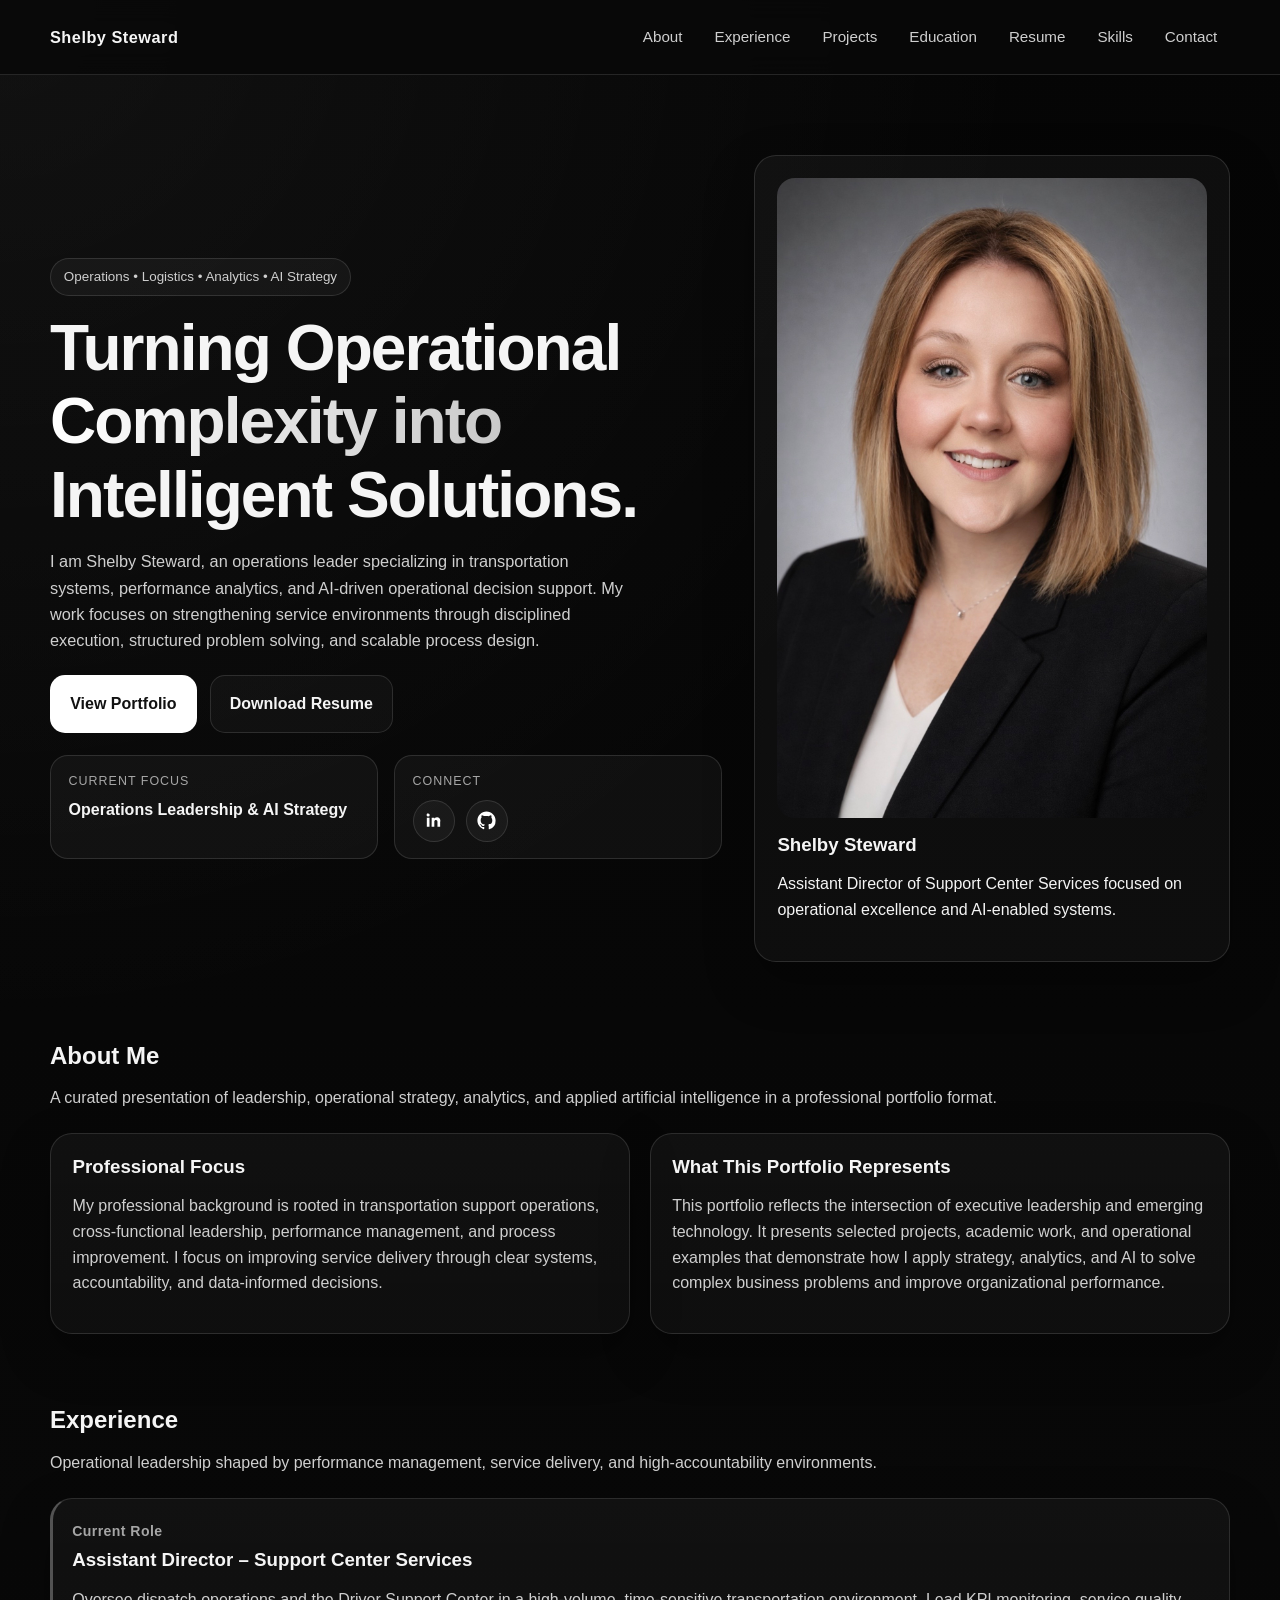
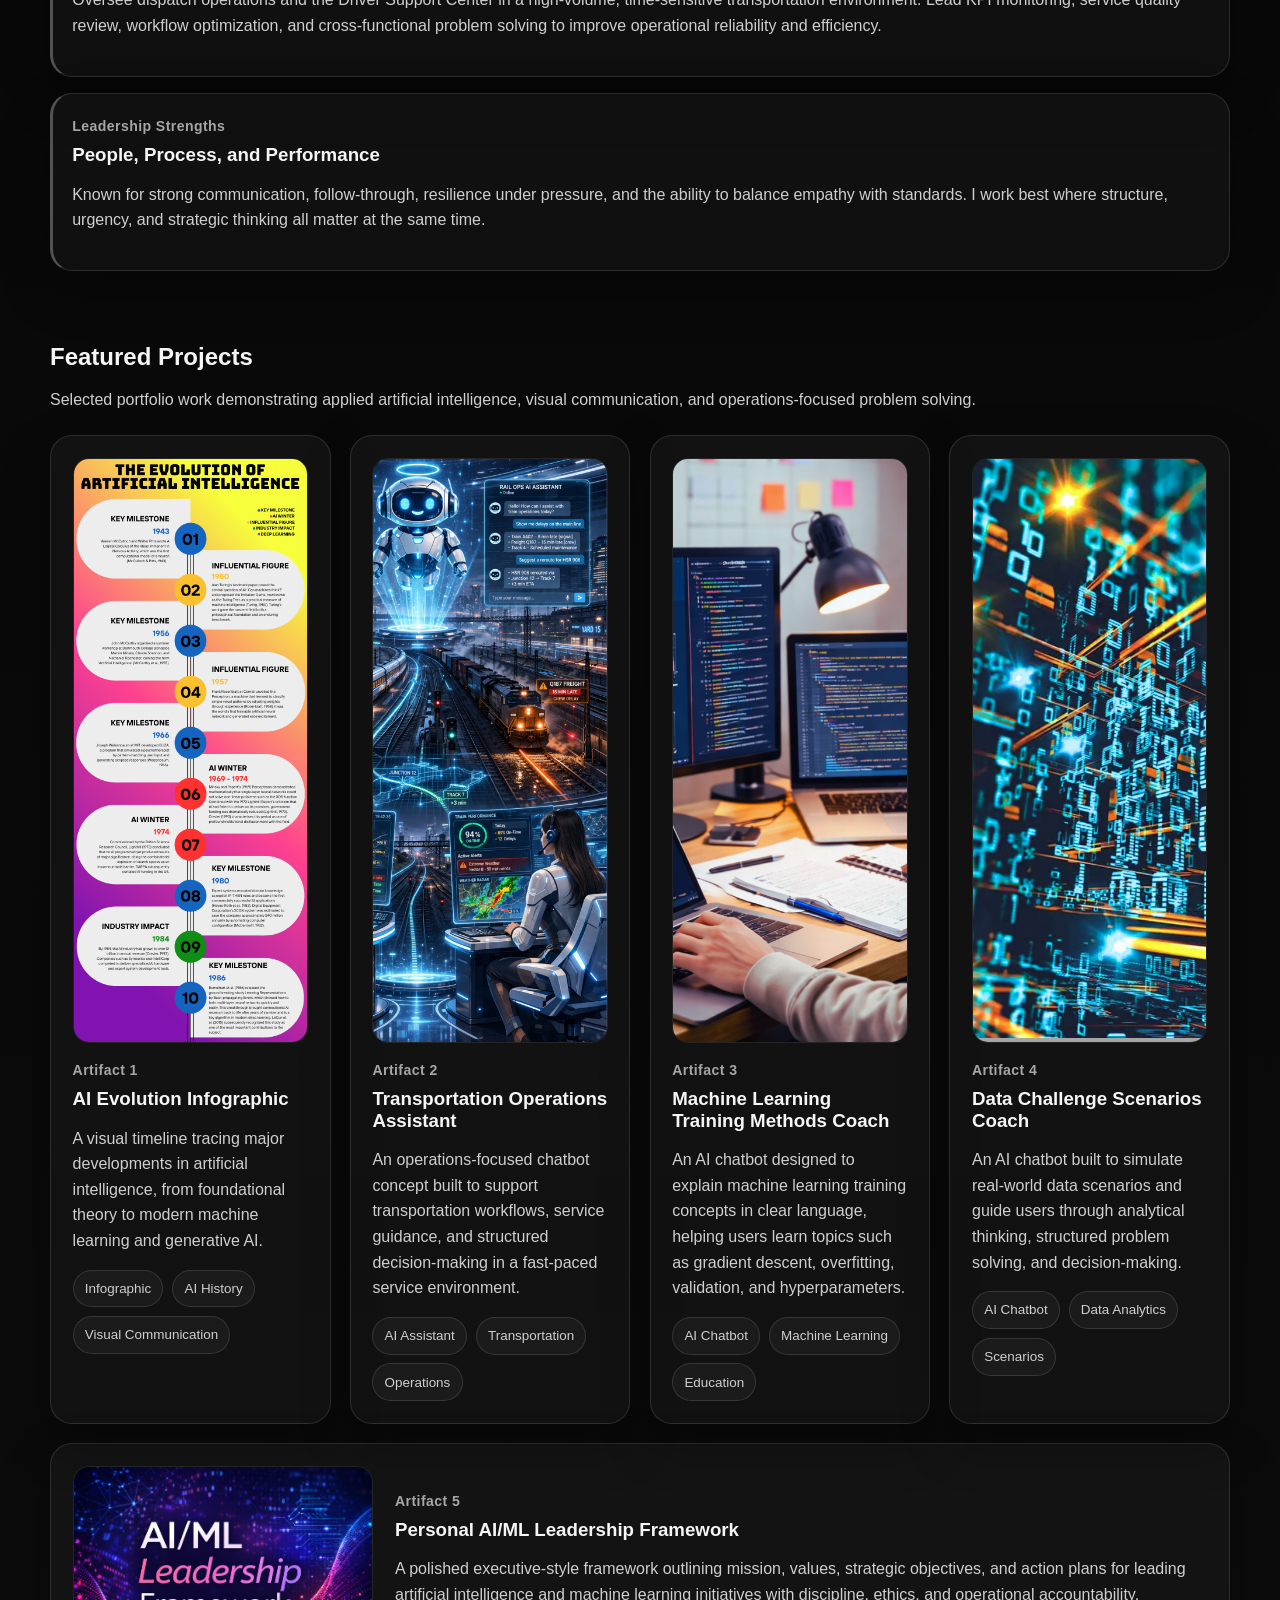
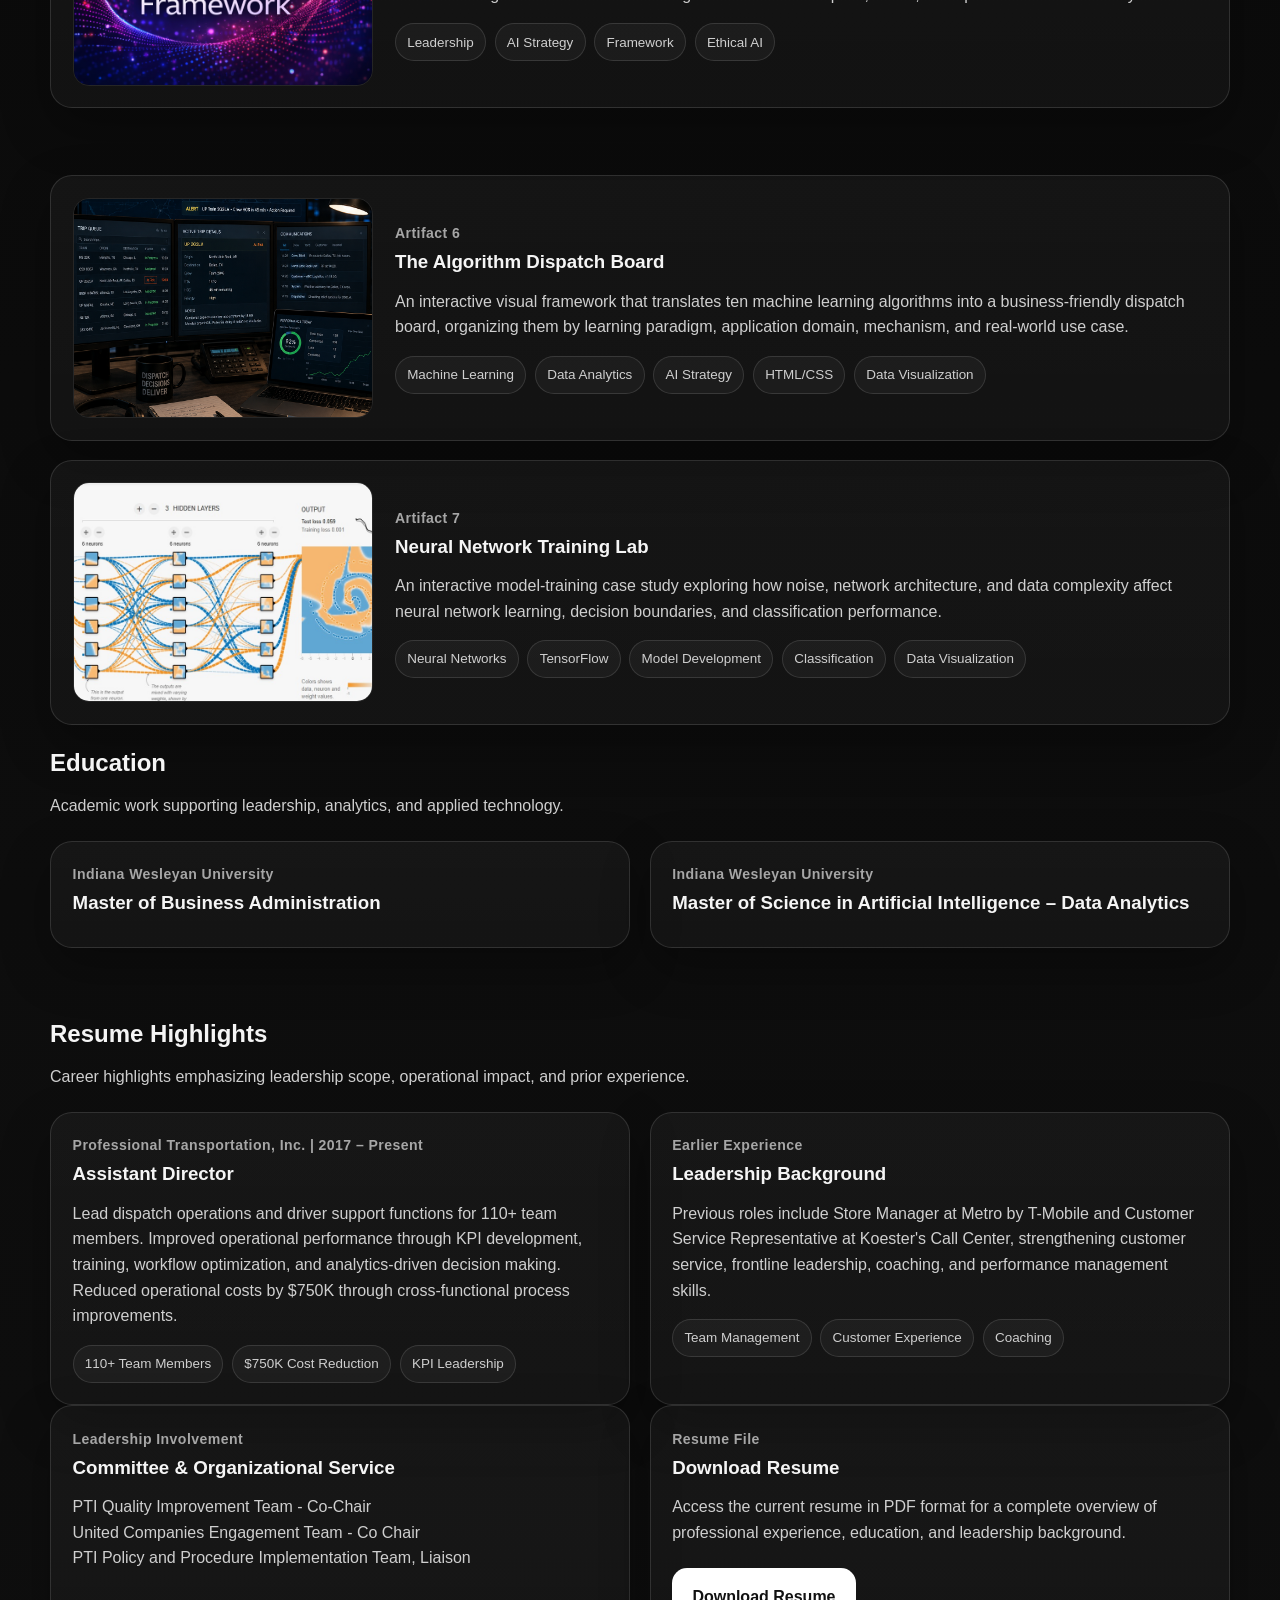
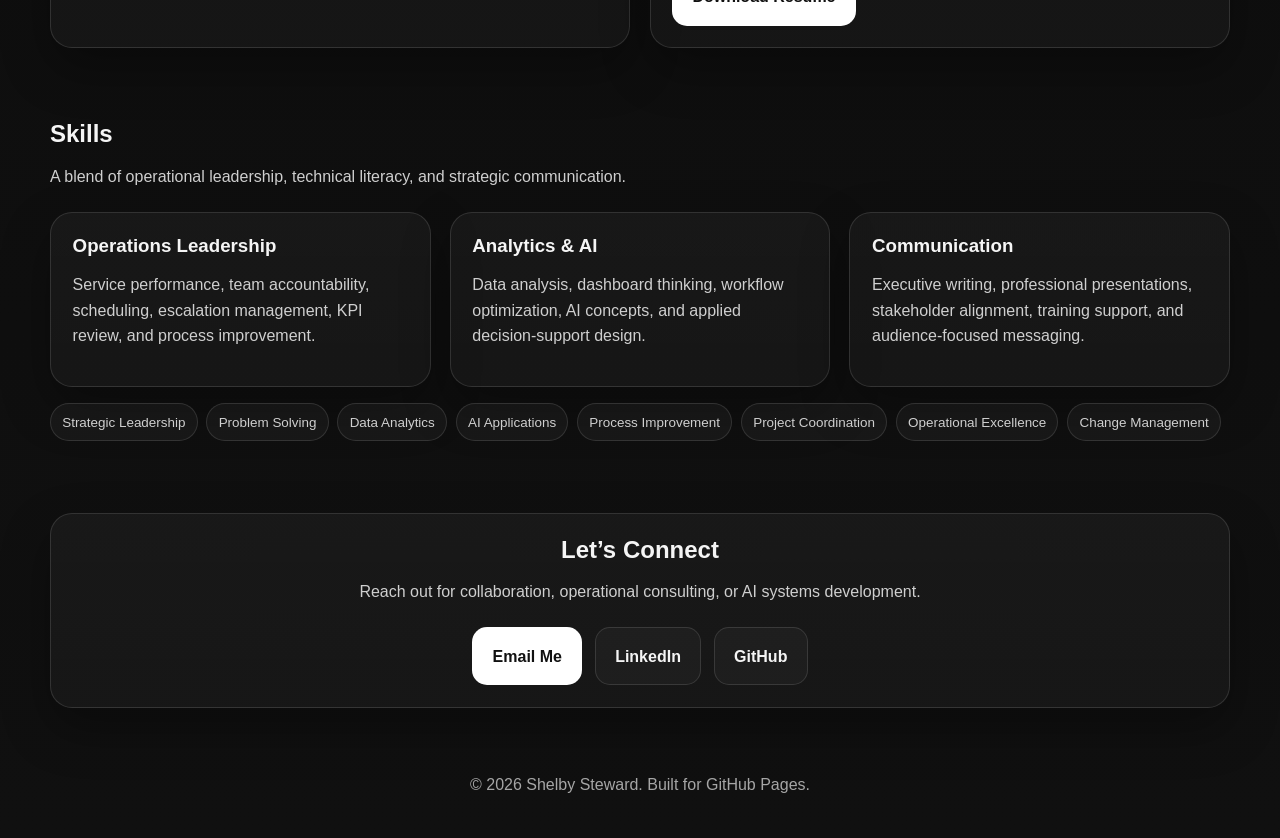
==== commit ec33cf3e: "Update index.html" ====
--- a/index.html
+++ b/index.html
@@ -964,13 +964,13 @@
           <div class="project-row">
             <a
               class="card project-horizontal"
-              href="neural-network-training-lab/neural-network-training-lab.html"
+              href="neural-network-training-lab.html"
               target="_blank"
               rel="noreferrer"
               aria-label="Open Neural Network Training Lab">
 
               <img
-                src="neural-network-training-lab/assets/neural-network-training-lab-thumbnail.jpg"
+                src="artifact-7-neural-network-thumbnail.jpg"
                 alt="Neural Network Training Lab portfolio artifact preview" />
 
               <div class="project-horizontal-copy">
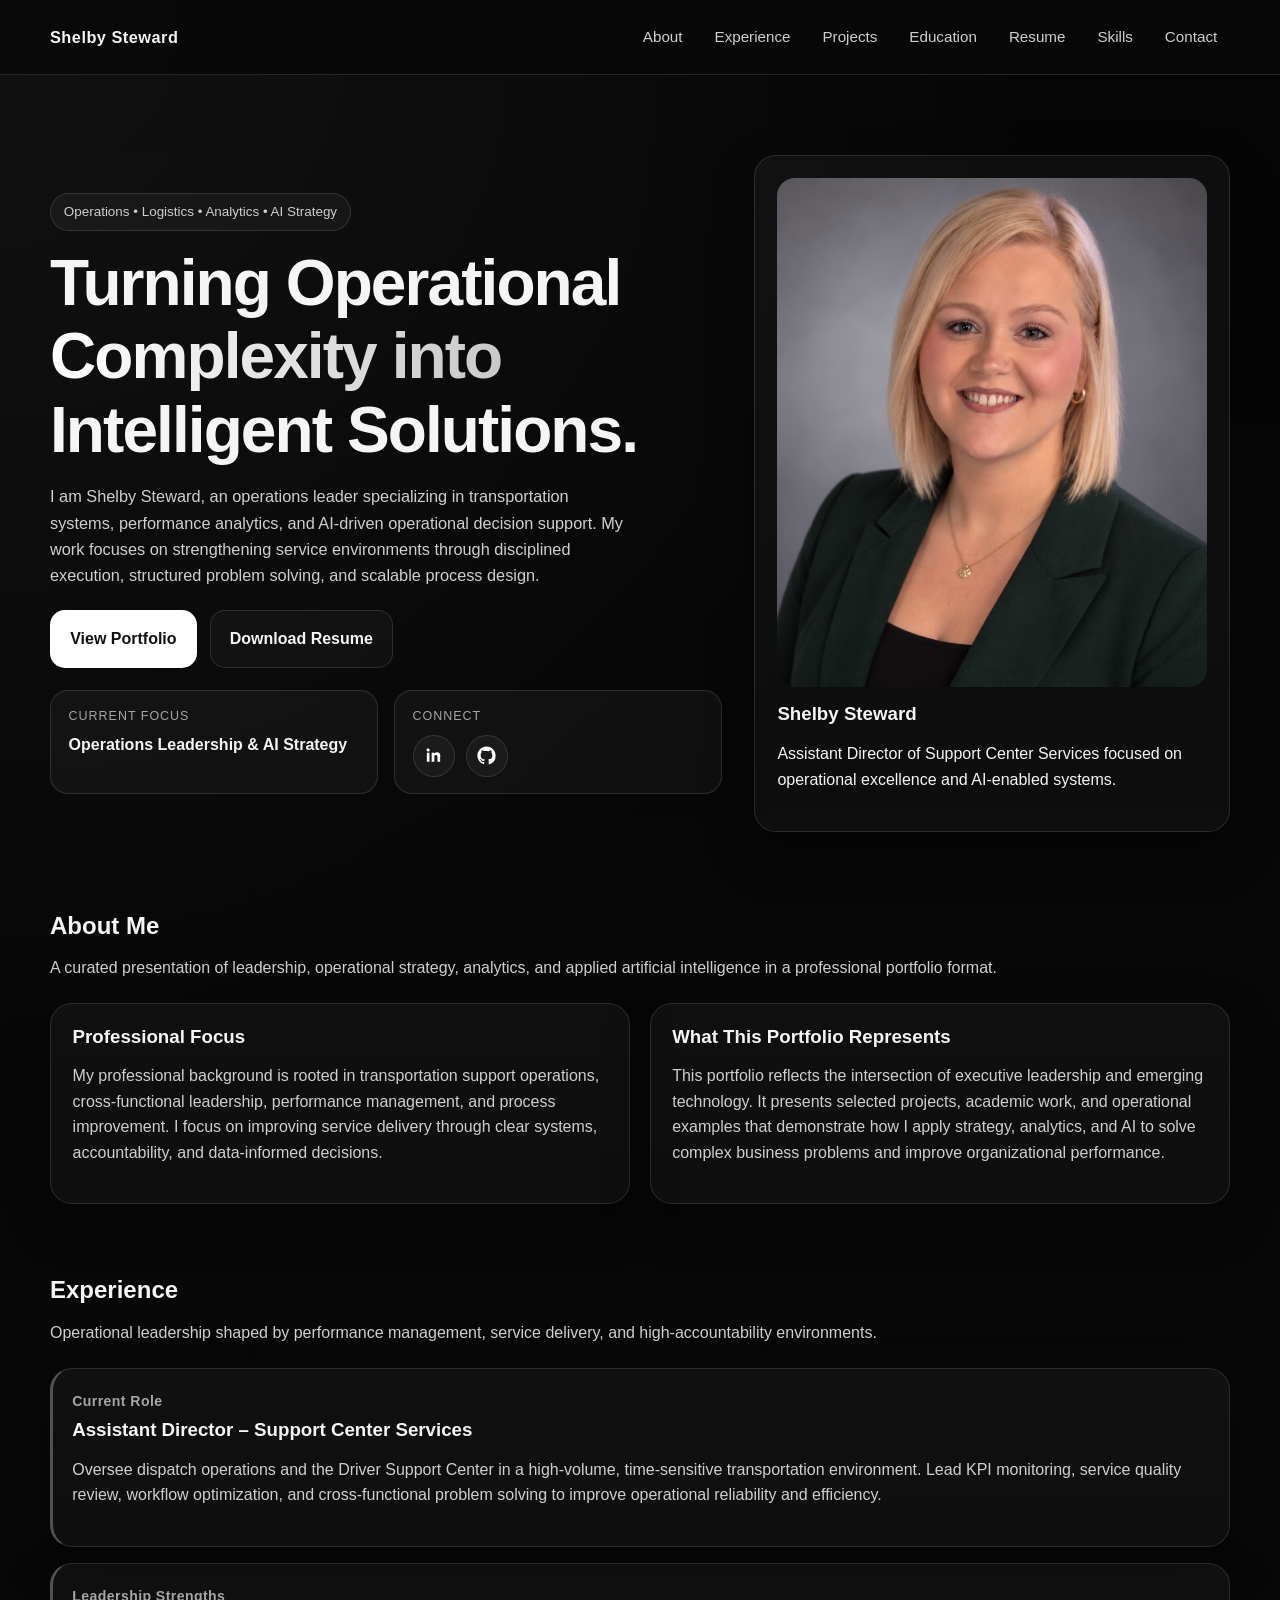
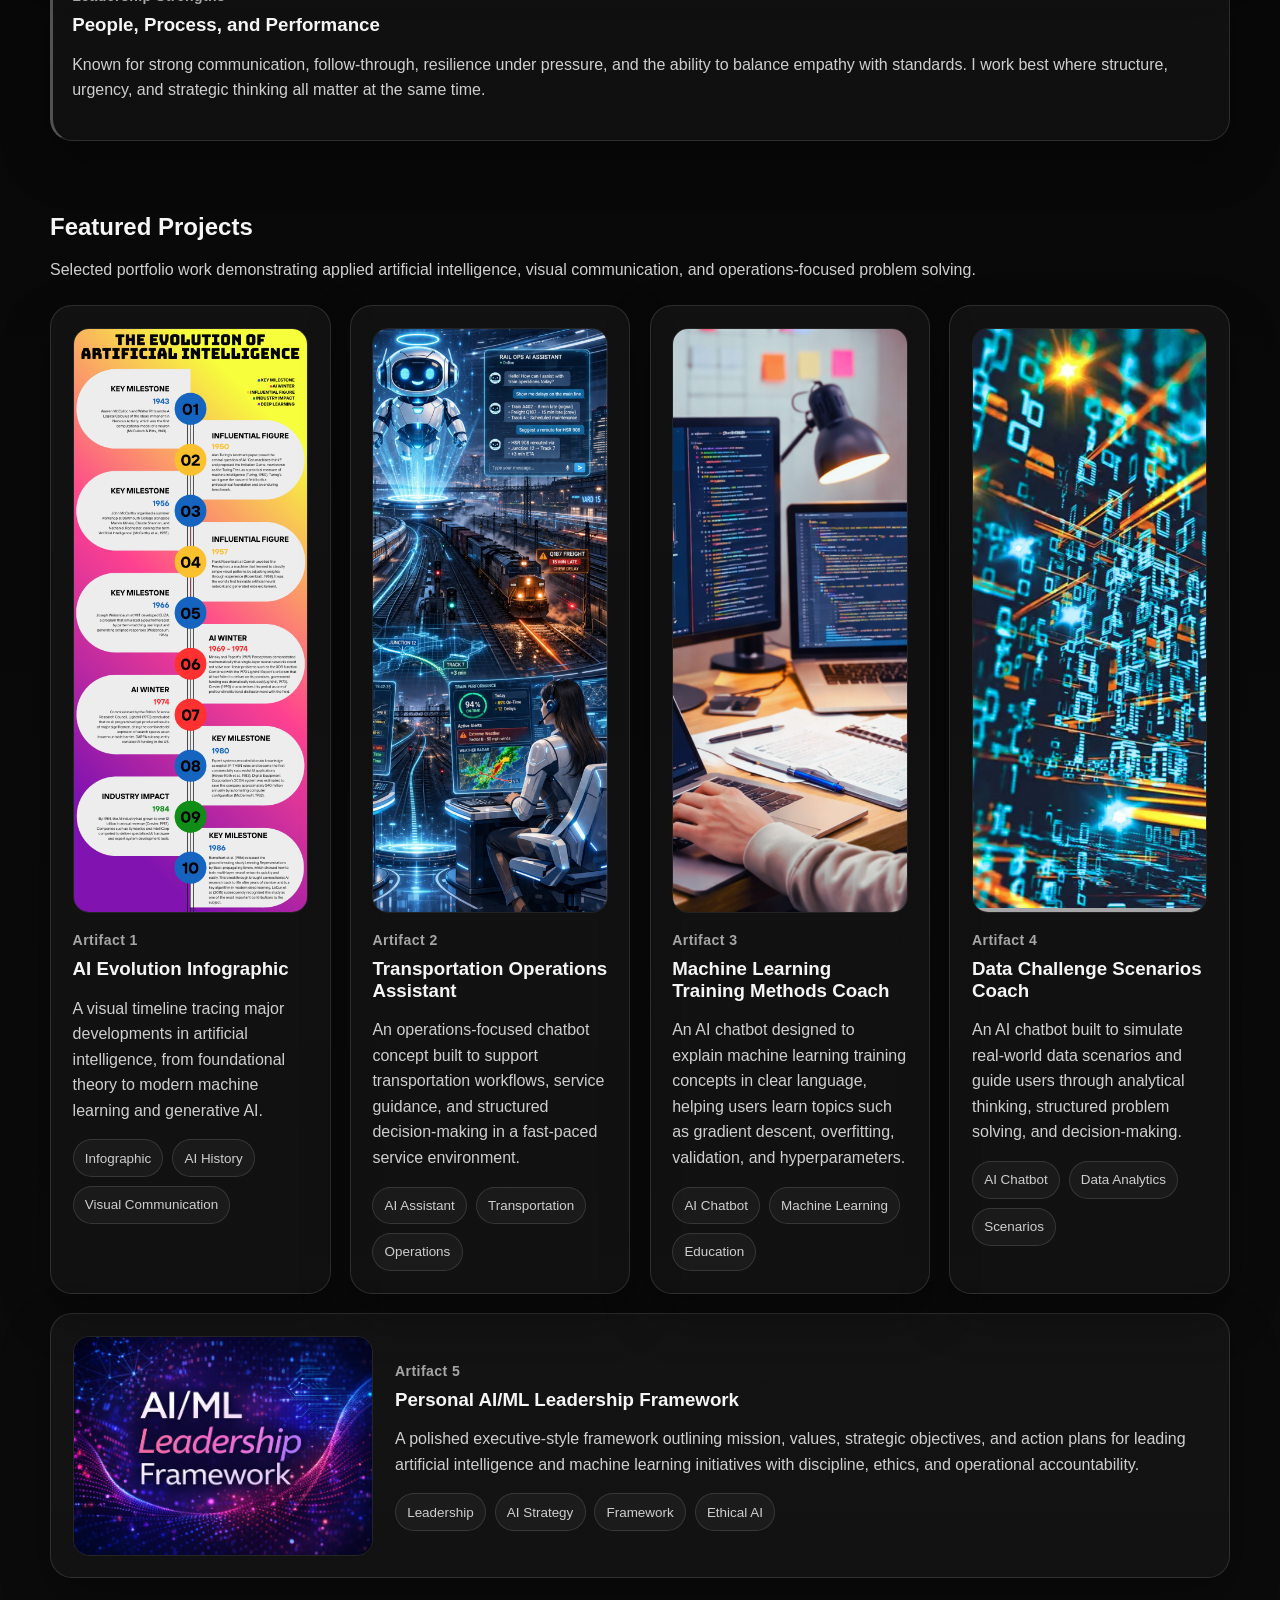
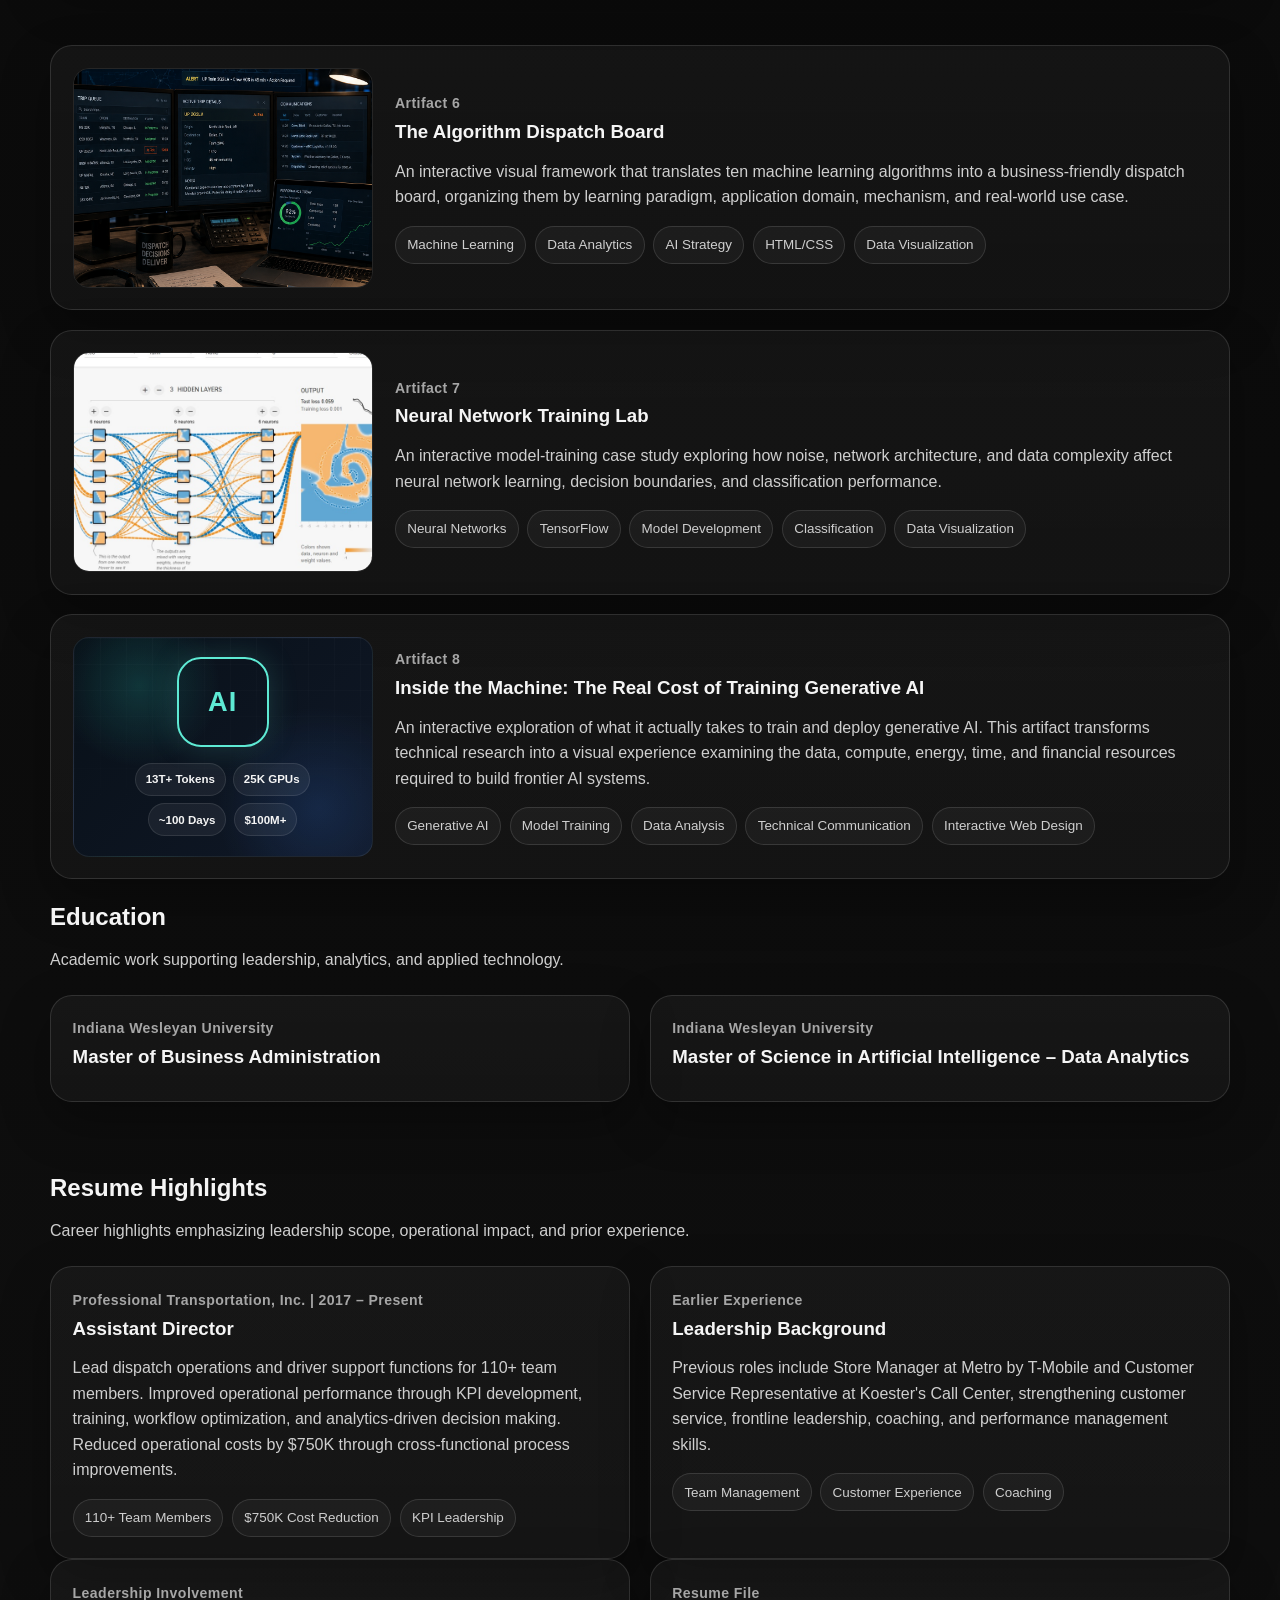
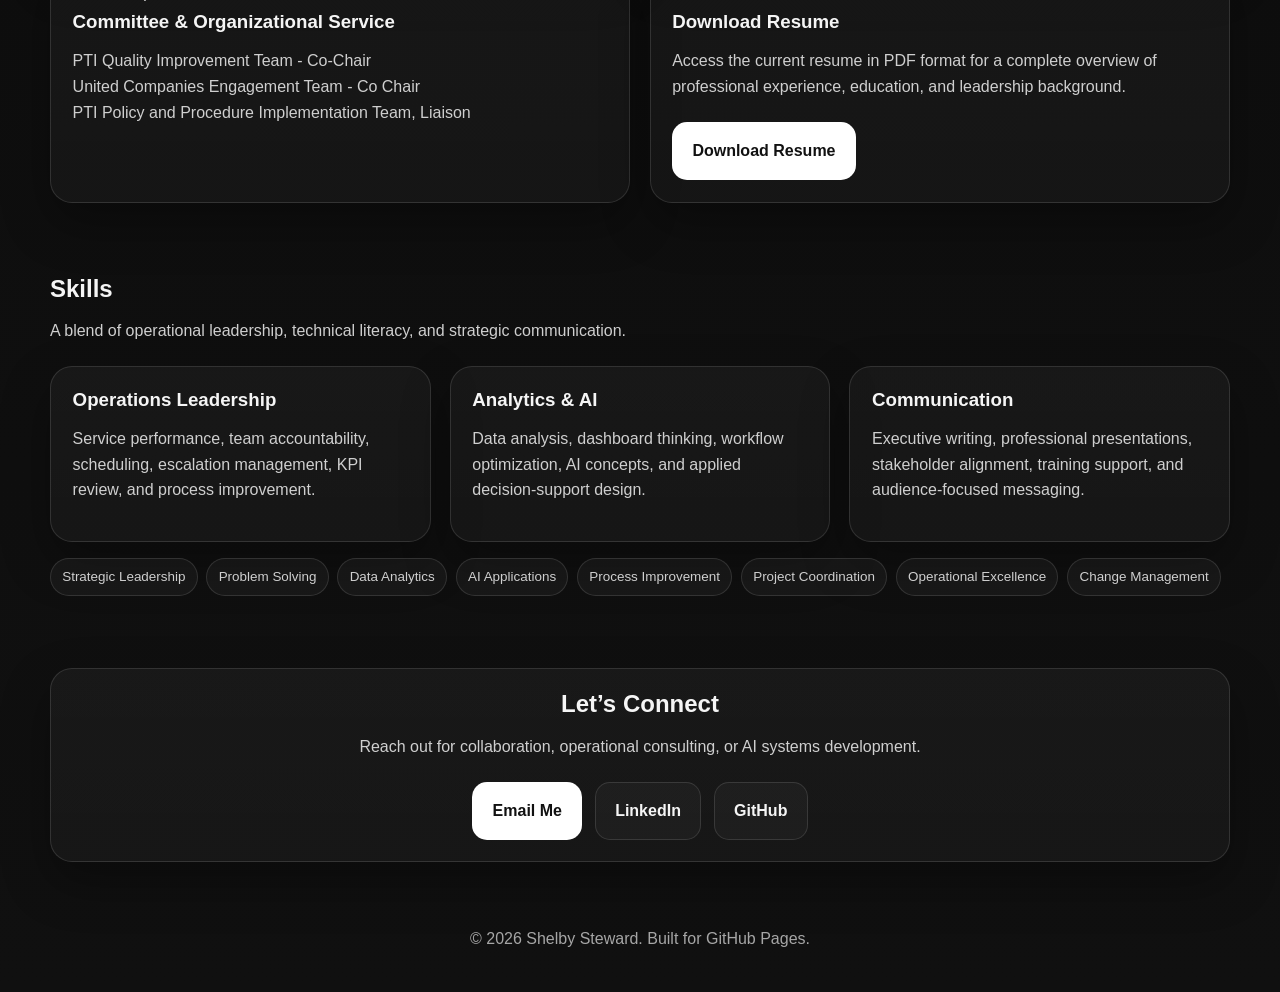
==== commit 80b6da1f: "Update index.html" ====
--- a/index.html
+++ b/index.html
@@ -329,6 +329,74 @@
       margin-bottom: 0;
     }
 
+    /* Artifact 8: Inside the Machine preview */
+    .inside-machine-preview {
+      width: 100%;
+      height: 220px;
+      border-radius: 16px;
+      border: 1px solid rgba(255,255,255,0.08);
+      background:
+        radial-gradient(circle at 22% 22%, rgba(45, 212, 191, 0.18), transparent 28%),
+        radial-gradient(circle at 82% 78%, rgba(59, 130, 246, 0.16), transparent 34%),
+        linear-gradient(135deg, #081018 0%, #101827 100%);
+      display: flex;
+      flex-direction: column;
+      align-items: center;
+      justify-content: center;
+      gap: 1rem;
+      padding: 1.2rem;
+      overflow: hidden;
+      position: relative;
+    }
+
+    .inside-machine-preview::before {
+      content: "";
+      position: absolute;
+      inset: 0;
+      background-image:
+        linear-gradient(rgba(255,255,255,0.025) 1px, transparent 1px),
+        linear-gradient(90deg, rgba(255,255,255,0.025) 1px, transparent 1px);
+      background-size: 26px 26px;
+      mask-image: linear-gradient(to bottom, rgba(0,0,0,.8), transparent);
+      pointer-events: none;
+    }
+
+    .inside-machine-chip {
+      width: 92px;
+      height: 92px;
+      border: 2px solid #5eead4;
+      border-radius: 24px;
+      display: flex;
+      align-items: center;
+      justify-content: center;
+      font-weight: 900;
+      font-size: 1.7rem;
+      letter-spacing: 0.04em;
+      color: #5eead4;
+      box-shadow: 0 0 30px rgba(94, 234, 212, 0.18);
+      position: relative;
+      z-index: 1;
+    }
+
+    .inside-machine-stats {
+      display: flex;
+      flex-wrap: wrap;
+      justify-content: center;
+      gap: 0.45rem;
+      position: relative;
+      z-index: 1;
+    }
+
+    .inside-machine-stats span {
+      padding: 0.4rem 0.62rem;
+      border-radius: 999px;
+      border: 1px solid rgba(255,255,255,0.1);
+      background: rgba(255,255,255,0.06);
+      color: #f5f5f5;
+      font-size: 0.72rem;
+      font-weight: 700;
+    }
+
     .lightbox {
       position: fixed;
       inset: 0;
@@ -995,6 +1063,53 @@
             </a>
           </div>
         </div>
+
+        <!-- ARTIFACT 8 -->
+        <div class="container">
+          <div class="project-row">
+            <a
+              class="card project-horizontal"
+              href="inside-the-machine.html"
+              target="_blank"
+              rel="noreferrer"
+              aria-label="Open Inside the Machine: The Real Cost of Training Generative AI">
+
+              <div
+                class="inside-machine-preview"
+                role="img"
+                aria-label="Inside the Machine interactive AI training artifact preview">
+                <div class="inside-machine-chip">AI</div>
+                <div class="inside-machine-stats">
+                  <span>13T+ Tokens</span>
+                  <span>25K GPUs</span>
+                  <span>~100 Days</span>
+                  <span>$100M+</span>
+                </div>
+              </div>
+
+              <div class="project-horizontal-copy">
+                <div class="meta">Artifact 8</div>
+                <h3>Inside the Machine: The Real Cost of Training Generative AI</h3>
+
+                <p>
+                  An interactive exploration of what it actually takes to train and deploy
+                  generative AI. This artifact transforms technical research into a visual
+                  experience examining the data, compute, energy, time, and financial
+                  resources required to build frontier AI systems.
+                </p>
+
+                <div class="tag-wrap">
+                  <span class="tag">Generative AI</span>
+                  <span class="tag">Model Training</span>
+                  <span class="tag">Data Analysis</span>
+                  <span class="tag">Technical Communication</span>
+                  <span class="tag">Interactive Web Design</span>
+                </div>
+              </div>
+            </a>
+          </div>
+        </div>
+
     </section>
 
     <section id="education">
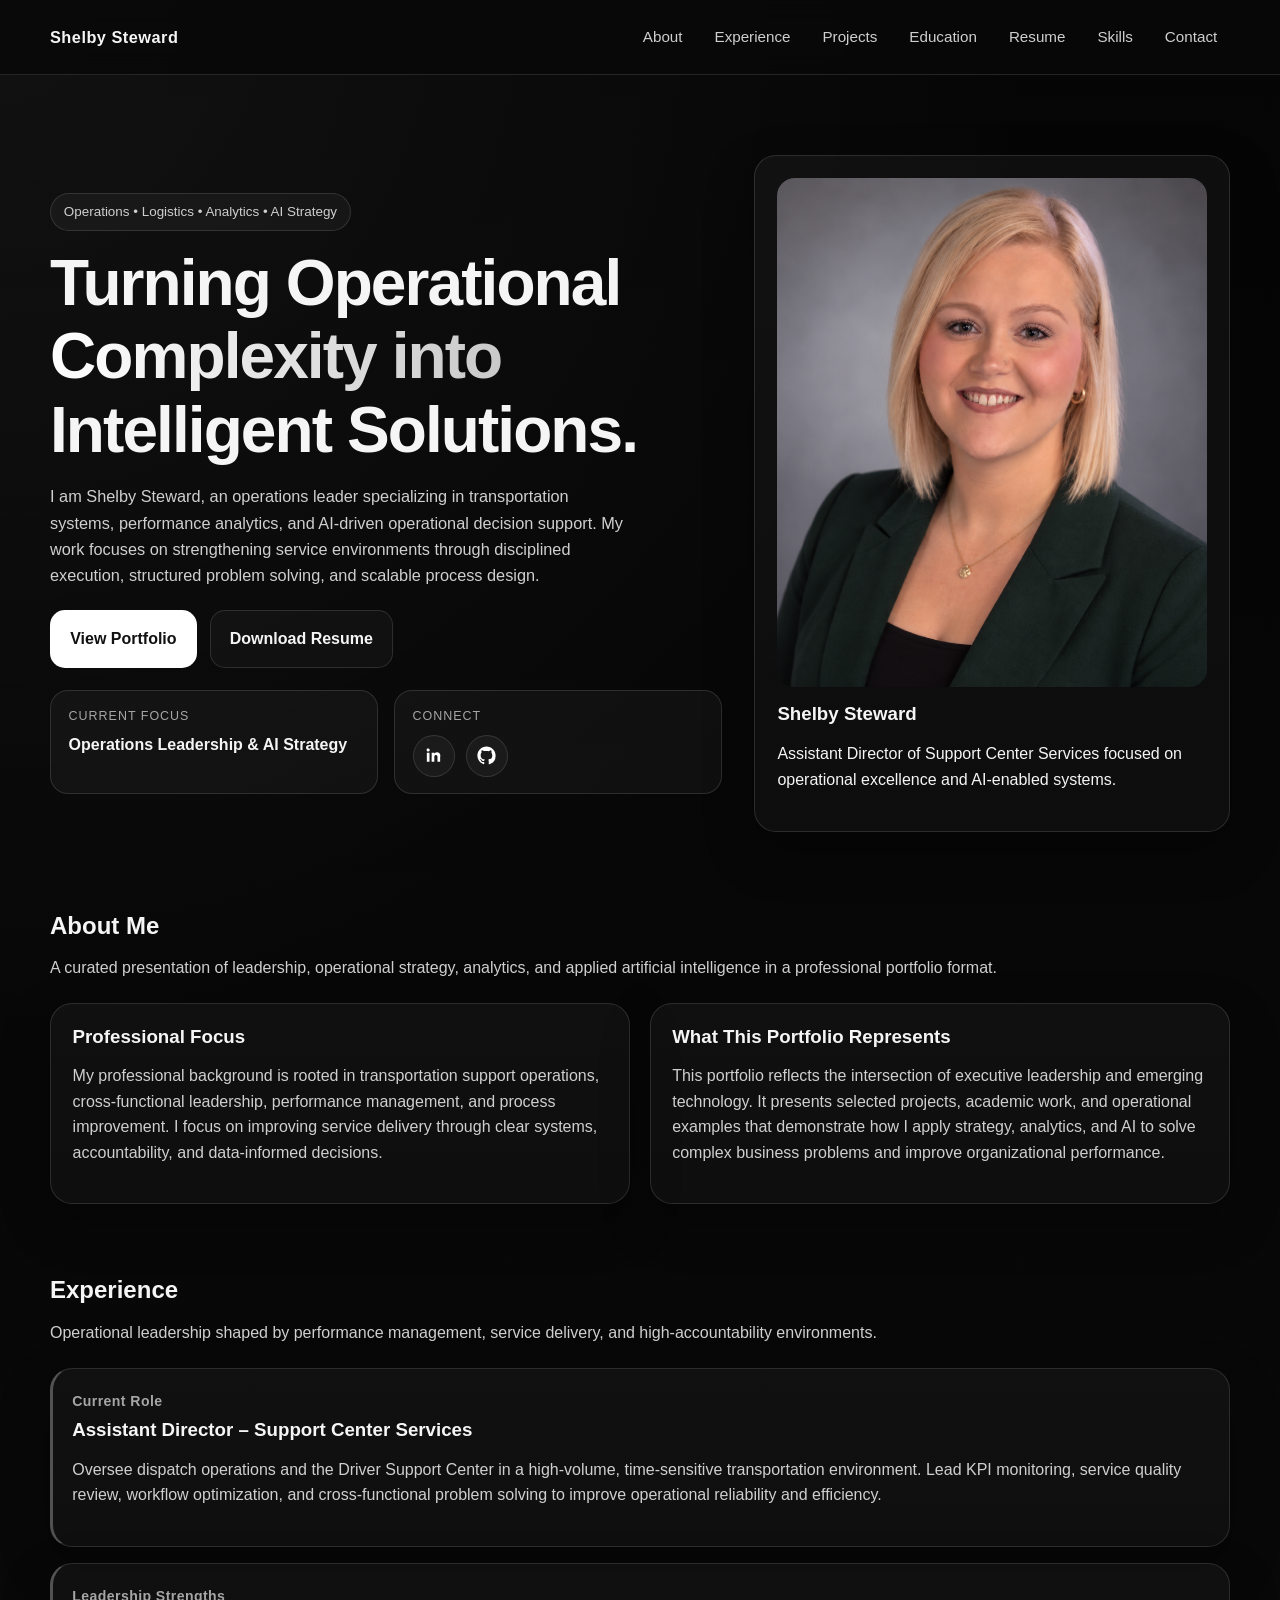
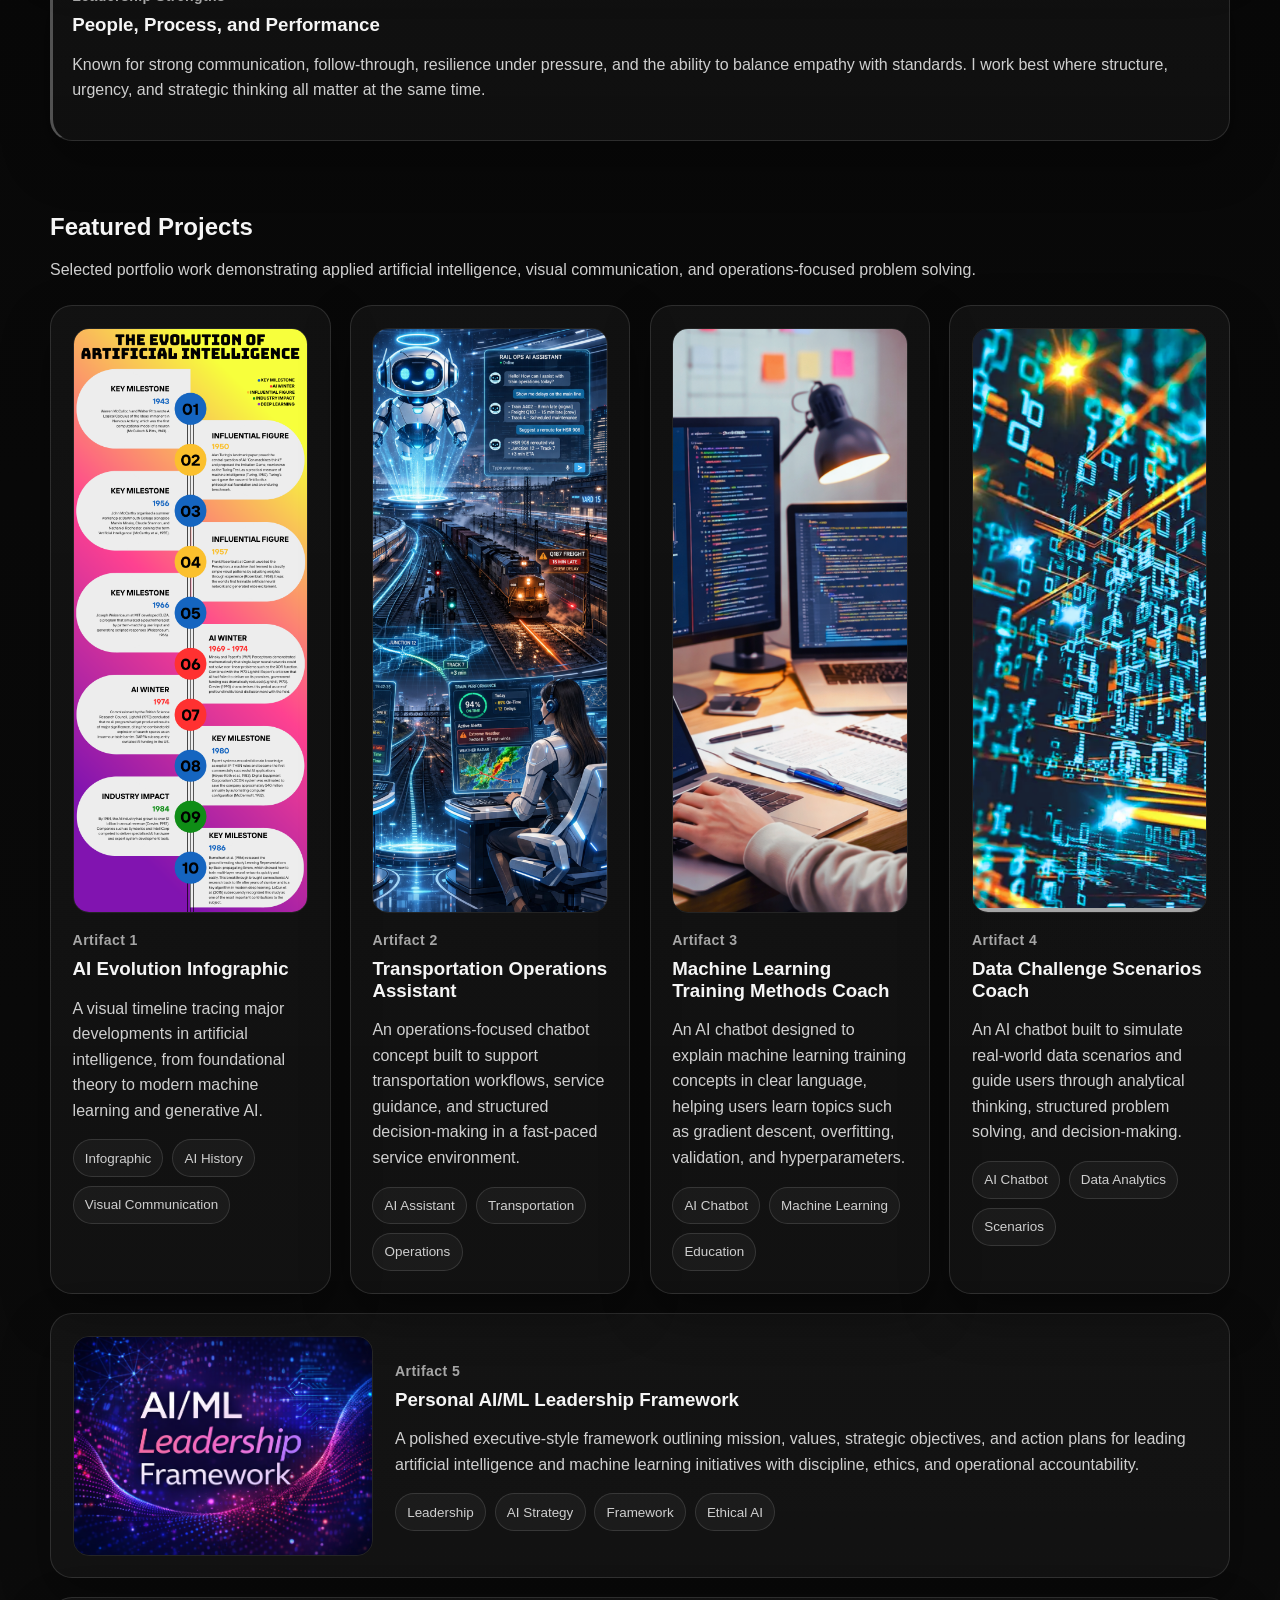
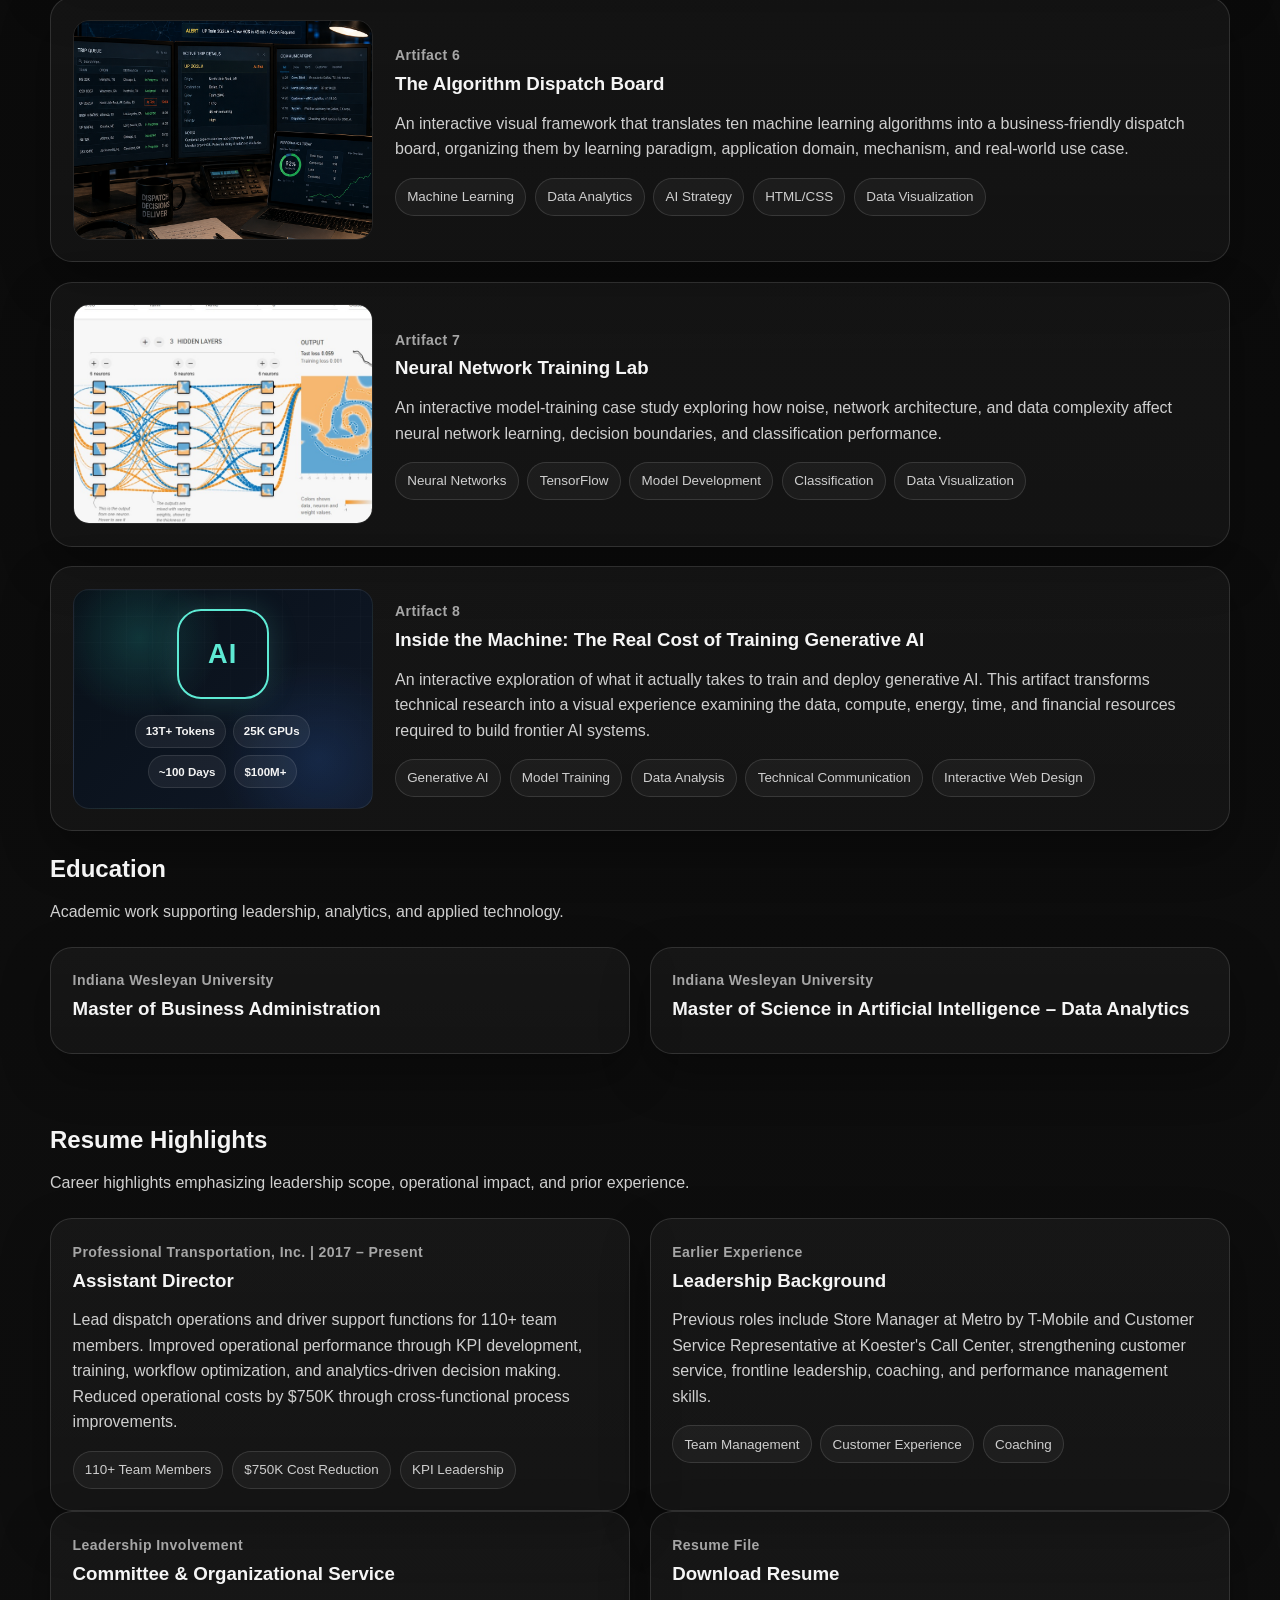
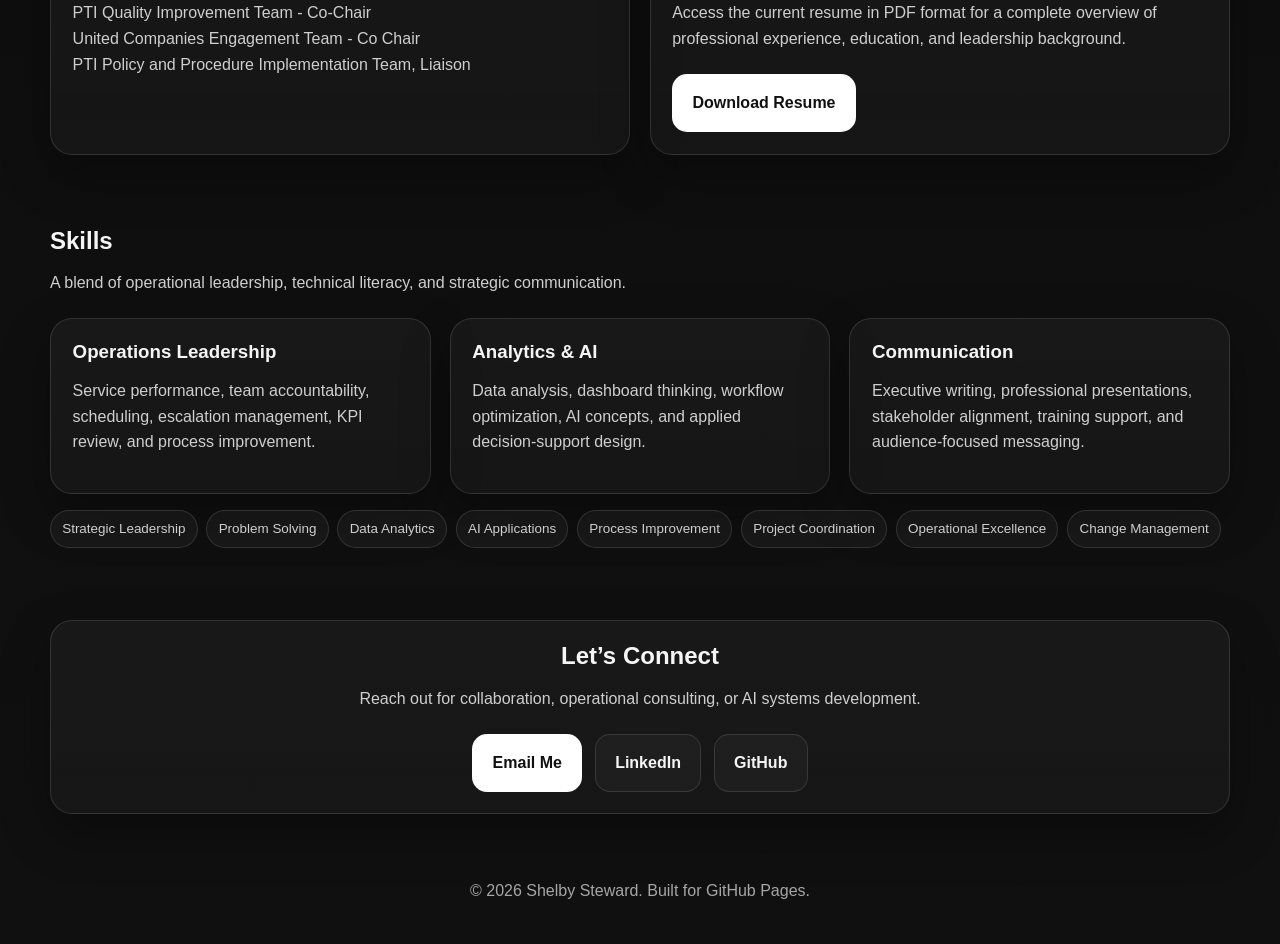
==== commit 563beac8: "Update index.html" ====
--- a/index.html
+++ b/index.html
@@ -309,6 +309,11 @@
       margin-top: 1.2rem;
     }
 
+    /* Match spacing between Artifact 5 and Artifact 6 to the other artifact rows */
+    #projects {
+      padding-bottom: 0;
+    }
+
     .project-horizontal {
       display: grid;
       grid-template-columns: 300px 1fr;
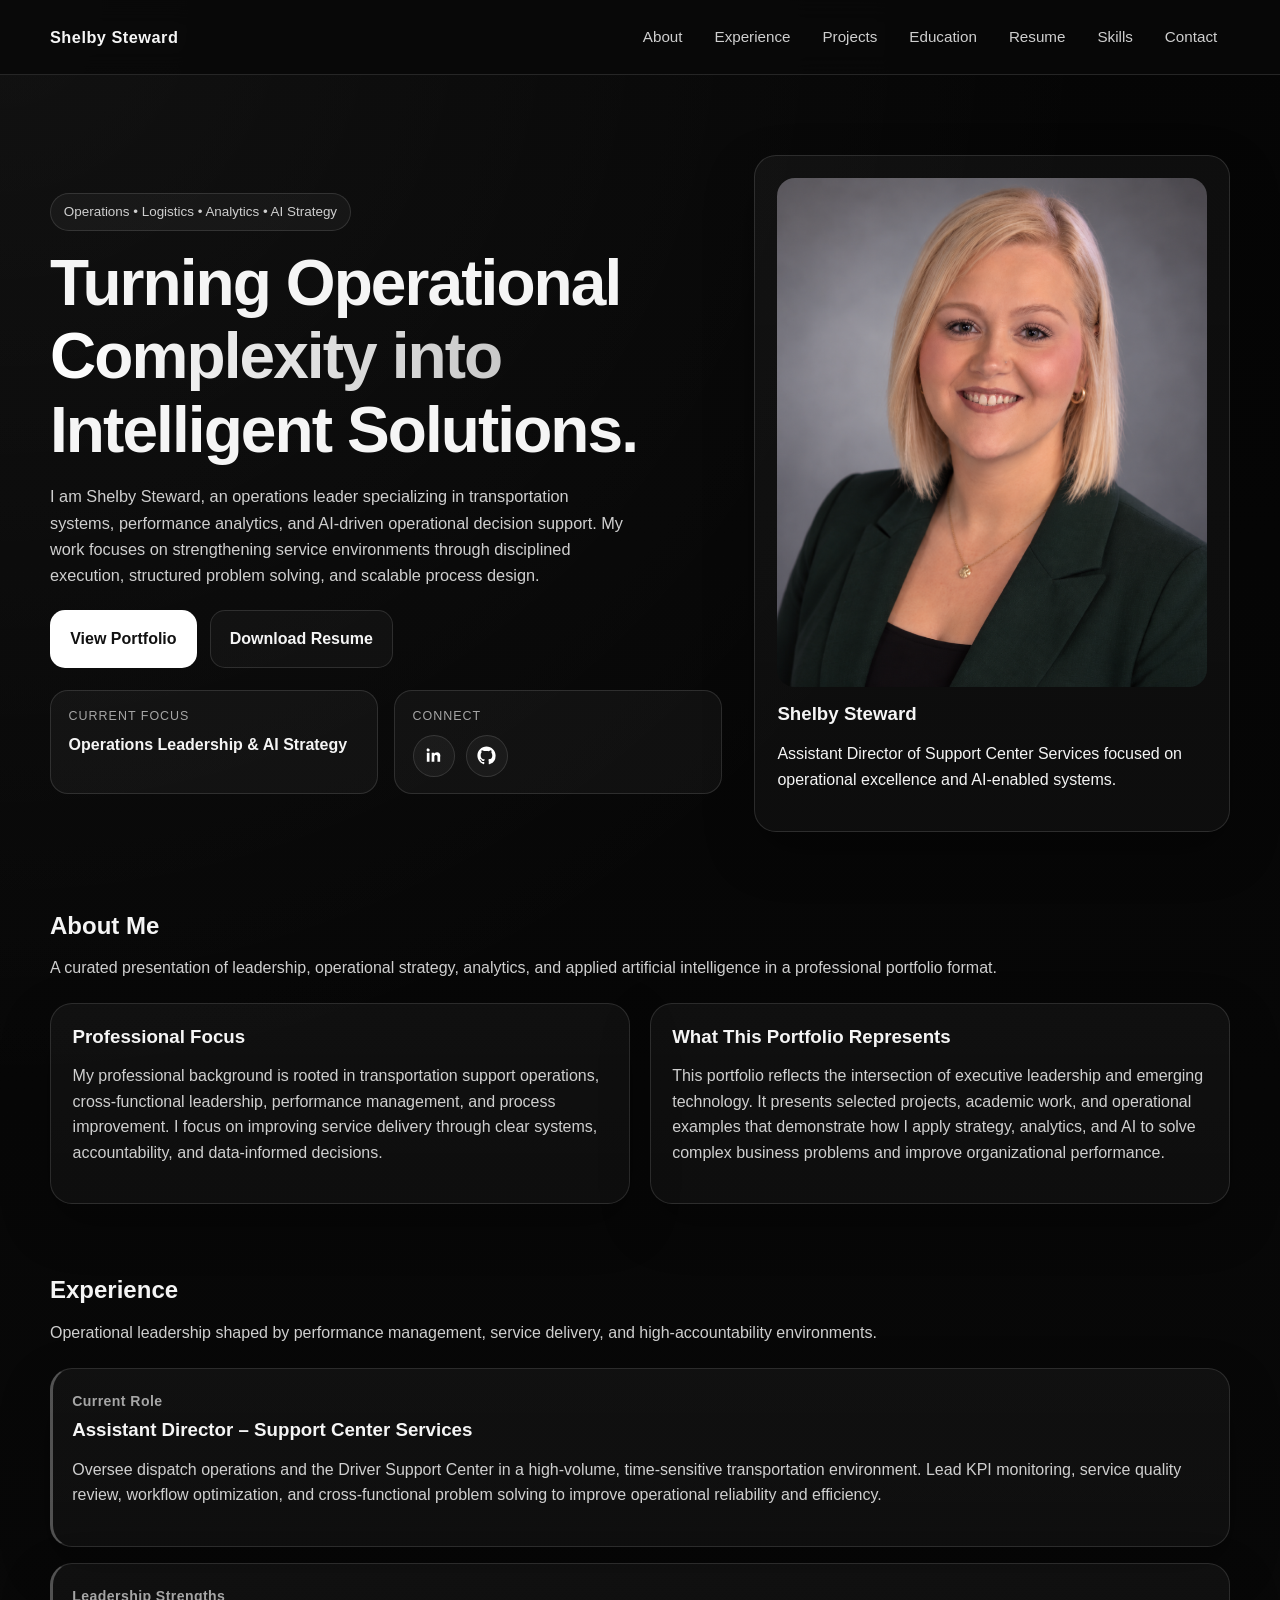
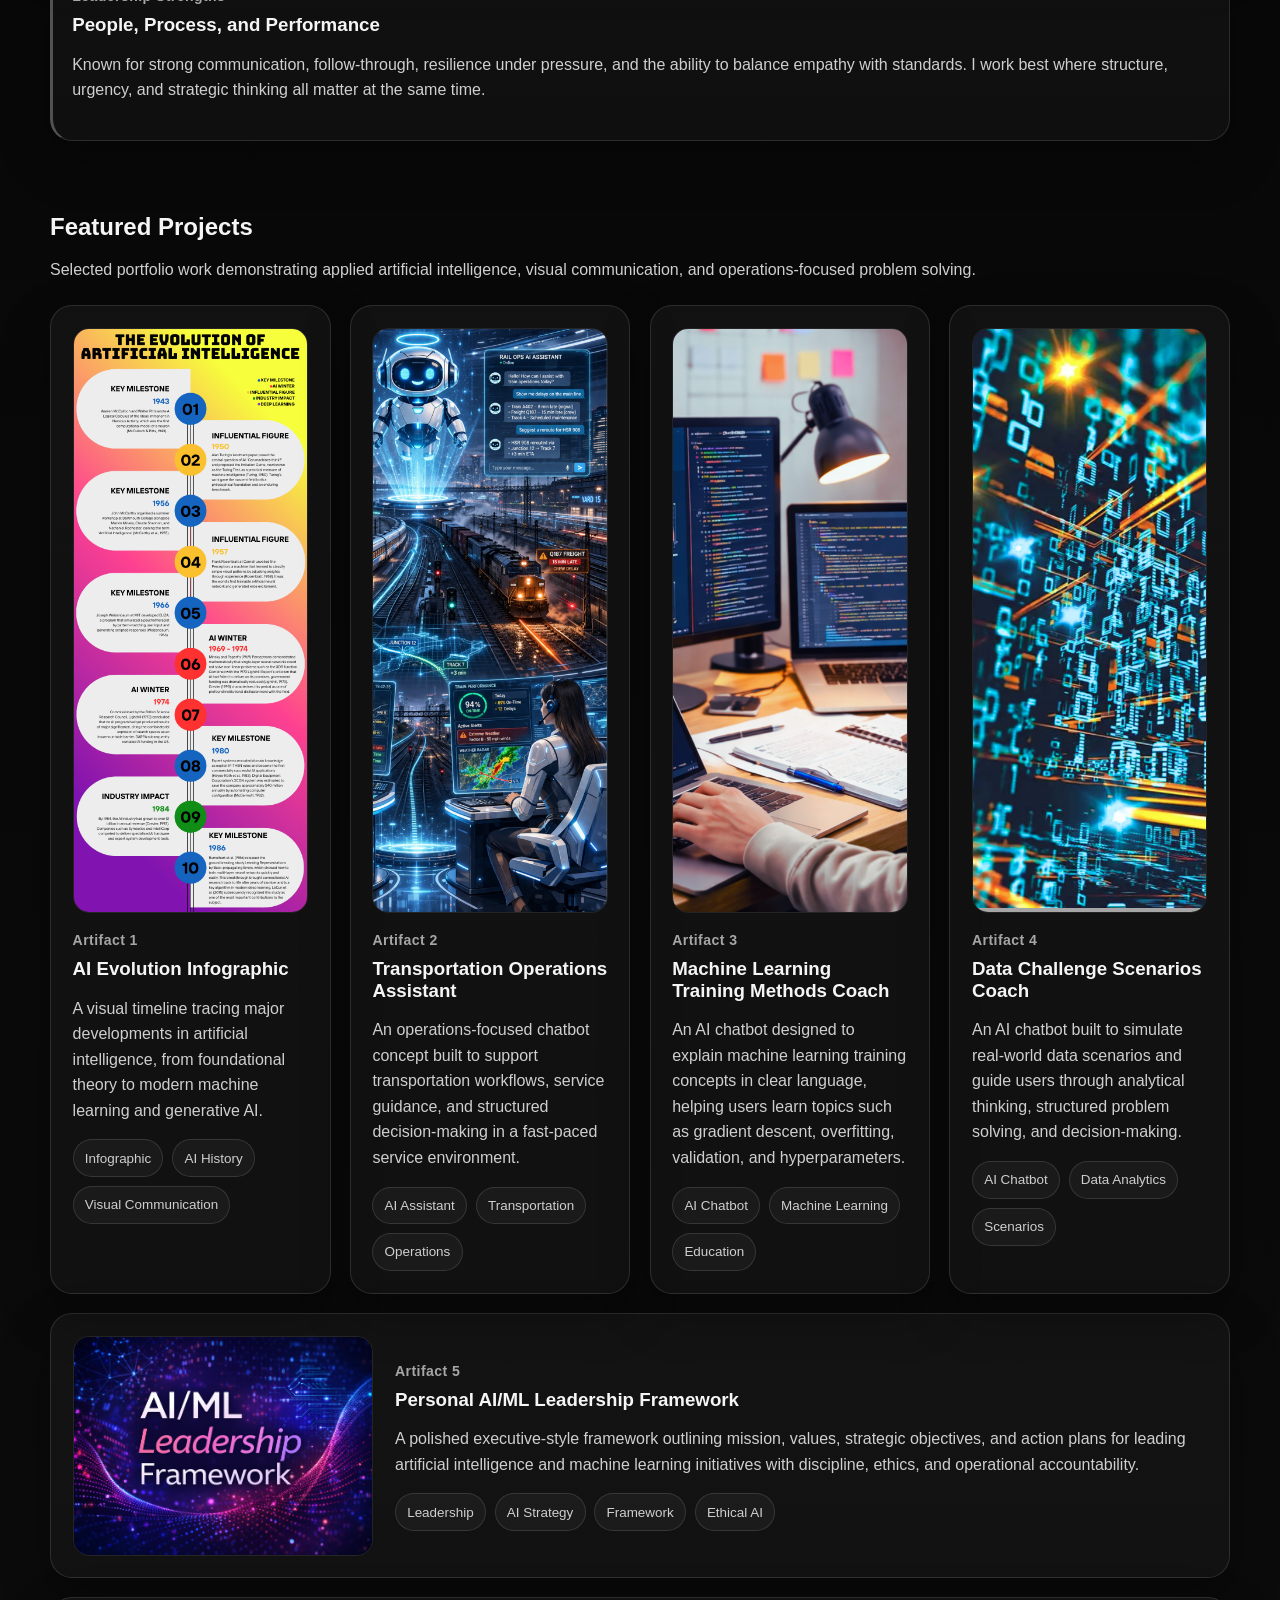
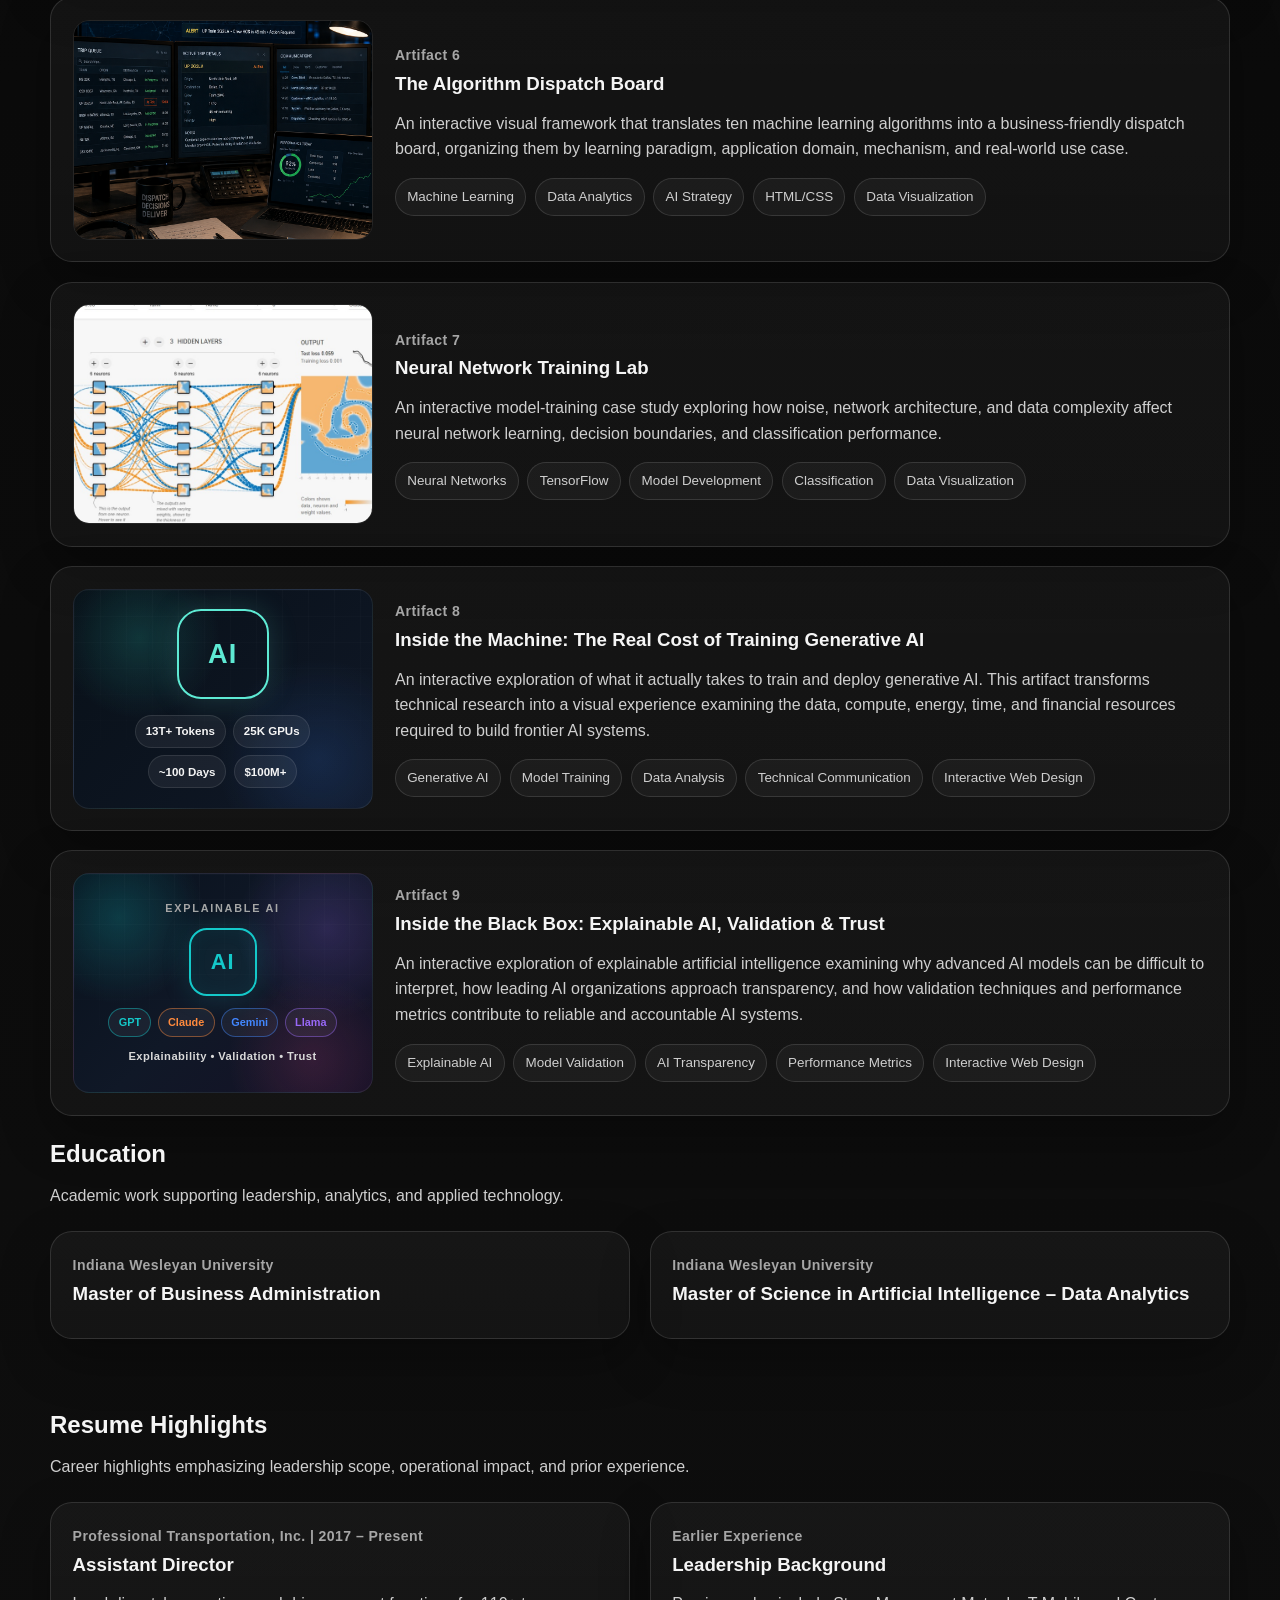
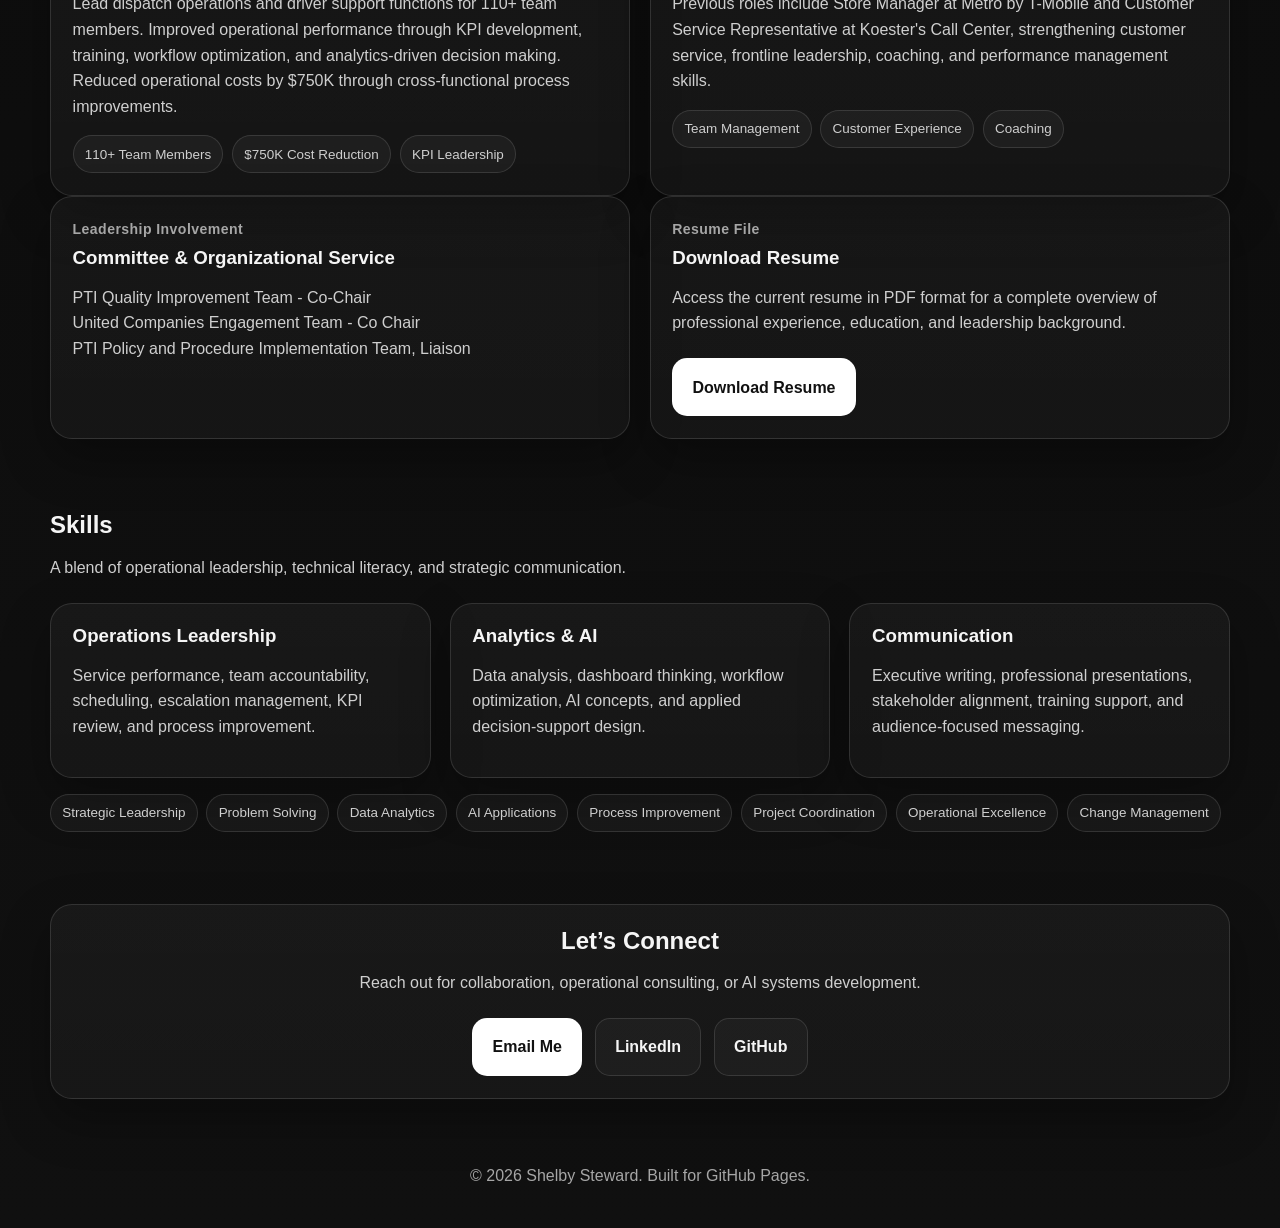
==== commit f4a2d945: "Update index.html" ====
--- a/index.html
+++ b/index.html
@@ -402,6 +402,101 @@
       font-weight: 700;
     }
 
+
+    /* Artifact 9: Explainable AI preview */
+    .xai-preview {
+      width: 100%;
+      height: 220px;
+      border-radius: 16px;
+      border: 1px solid rgba(255,255,255,0.08);
+      background:
+        radial-gradient(circle at 15% 20%, rgba(20, 200, 201, 0.22), transparent 28%),
+        radial-gradient(circle at 85% 25%, rgba(152, 104, 247, 0.20), transparent 30%),
+        radial-gradient(circle at 80% 85%, rgba(238, 79, 145, 0.15), transparent 28%),
+        linear-gradient(135deg, #08111c 0%, #101827 50%, #151126 100%);
+      display: flex;
+      flex-direction: column;
+      align-items: center;
+      justify-content: center;
+      gap: 0.7rem;
+      padding: 1rem;
+      overflow: hidden;
+      position: relative;
+    }
+
+    .xai-preview::before {
+      content: "";
+      position: absolute;
+      inset: 0;
+      background-image:
+        linear-gradient(rgba(255,255,255,0.025) 1px, transparent 1px),
+        linear-gradient(90deg, rgba(255,255,255,0.025) 1px, transparent 1px);
+      background-size: 25px 25px;
+      mask-image: linear-gradient(to bottom, rgba(0,0,0,.8), transparent);
+      pointer-events: none;
+    }
+
+    .xai-preview-label {
+      color: #a6a6a6;
+      font-size: 0.68rem;
+      font-weight: 800;
+      letter-spacing: 0.16em;
+      position: relative;
+      z-index: 1;
+    }
+
+    .xai-black-box {
+      width: 68px;
+      height: 68px;
+      border-radius: 18px;
+      border: 2px solid #14c8c9;
+      background: rgba(20, 200, 201, 0.07);
+      display: flex;
+      align-items: center;
+      justify-content: center;
+      position: relative;
+      z-index: 1;
+      box-shadow: 0 0 28px rgba(20, 200, 201, 0.18), inset 0 0 20px rgba(20, 200, 201, 0.05);
+    }
+
+    .xai-black-box span {
+      color: #14c8c9;
+      font-size: 1.35rem;
+      font-weight: 900;
+      letter-spacing: 0.05em;
+    }
+
+    .xai-model-row {
+      display: flex;
+      flex-wrap: wrap;
+      justify-content: center;
+      gap: 0.4rem;
+      position: relative;
+      z-index: 1;
+    }
+
+    .xai-model-row span {
+      padding: 0.32rem 0.58rem;
+      border-radius: 999px;
+      font-size: 0.68rem;
+      font-weight: 800;
+      background: rgba(255,255,255,0.05);
+    }
+
+    .xai-gpt { color: #14c8c9; border: 1px solid rgba(20, 200, 201, 0.45); }
+    .xai-claude { color: #ff8a3d; border: 1px solid rgba(255, 138, 61, 0.45); }
+    .xai-gemini { color: #4287ff; border: 1px solid rgba(66, 135, 255, 0.45); }
+    .xai-llama { color: #9868f7; border: 1px solid rgba(152, 104, 247, 0.45); }
+
+    .xai-preview-line {
+      color: #d9d9d9;
+      font-size: 0.7rem;
+      font-weight: 700;
+      letter-spacing: 0.04em;
+      position: relative;
+      z-index: 1;
+    }
+
     .lightbox {
       position: fixed;
       inset: 0;
@@ -1115,6 +1210,53 @@
           </div>
         </div>
 
+
+        <!-- ARTIFACT 9 -->
+        <div class="container">
+          <div class="project-row">
+            <a
+              class="card project-horizontal"
+              href="explainable-ai.html"
+              target="_blank"
+              rel="noreferrer"
+              aria-label="Open Inside the Black Box: Explainable AI, Validation and Trust">
+
+              <div
+                class="xai-preview"
+                role="img"
+                aria-label="Inside the Black Box interactive explainable AI artifact preview">
+                <div class="xai-preview-label">EXPLAINABLE AI</div>
+                <div class="xai-black-box"><span>AI</span></div>
+                <div class="xai-model-row">
+                  <span class="xai-gpt">GPT</span>
+                  <span class="xai-claude">Claude</span>
+                  <span class="xai-gemini">Gemini</span>
+                  <span class="xai-llama">Llama</span>
+                </div>
+                <div class="xai-preview-line">Explainability • Validation • Trust</div>
+              </div>
+
+              <div class="project-horizontal-copy">
+                <div class="meta">Artifact 9</div>
+                <h3>Inside the Black Box: Explainable AI, Validation &amp; Trust</h3>
+                <p>
+                  An interactive exploration of explainable artificial intelligence examining why
+                  advanced AI models can be difficult to interpret, how leading AI organizations
+                  approach transparency, and how validation techniques and performance metrics
+                  contribute to reliable and accountable AI systems.
+                </p>
+                <div class="tag-wrap">
+                  <span class="tag">Explainable AI</span>
+                  <span class="tag">Model Validation</span>
+                  <span class="tag">AI Transparency</span>
+                  <span class="tag">Performance Metrics</span>
+                  <span class="tag">Interactive Web Design</span>
+                </div>
+              </div>
+            </a>
+          </div>
+        </div>
+
     </section>
 
     <section id="education">
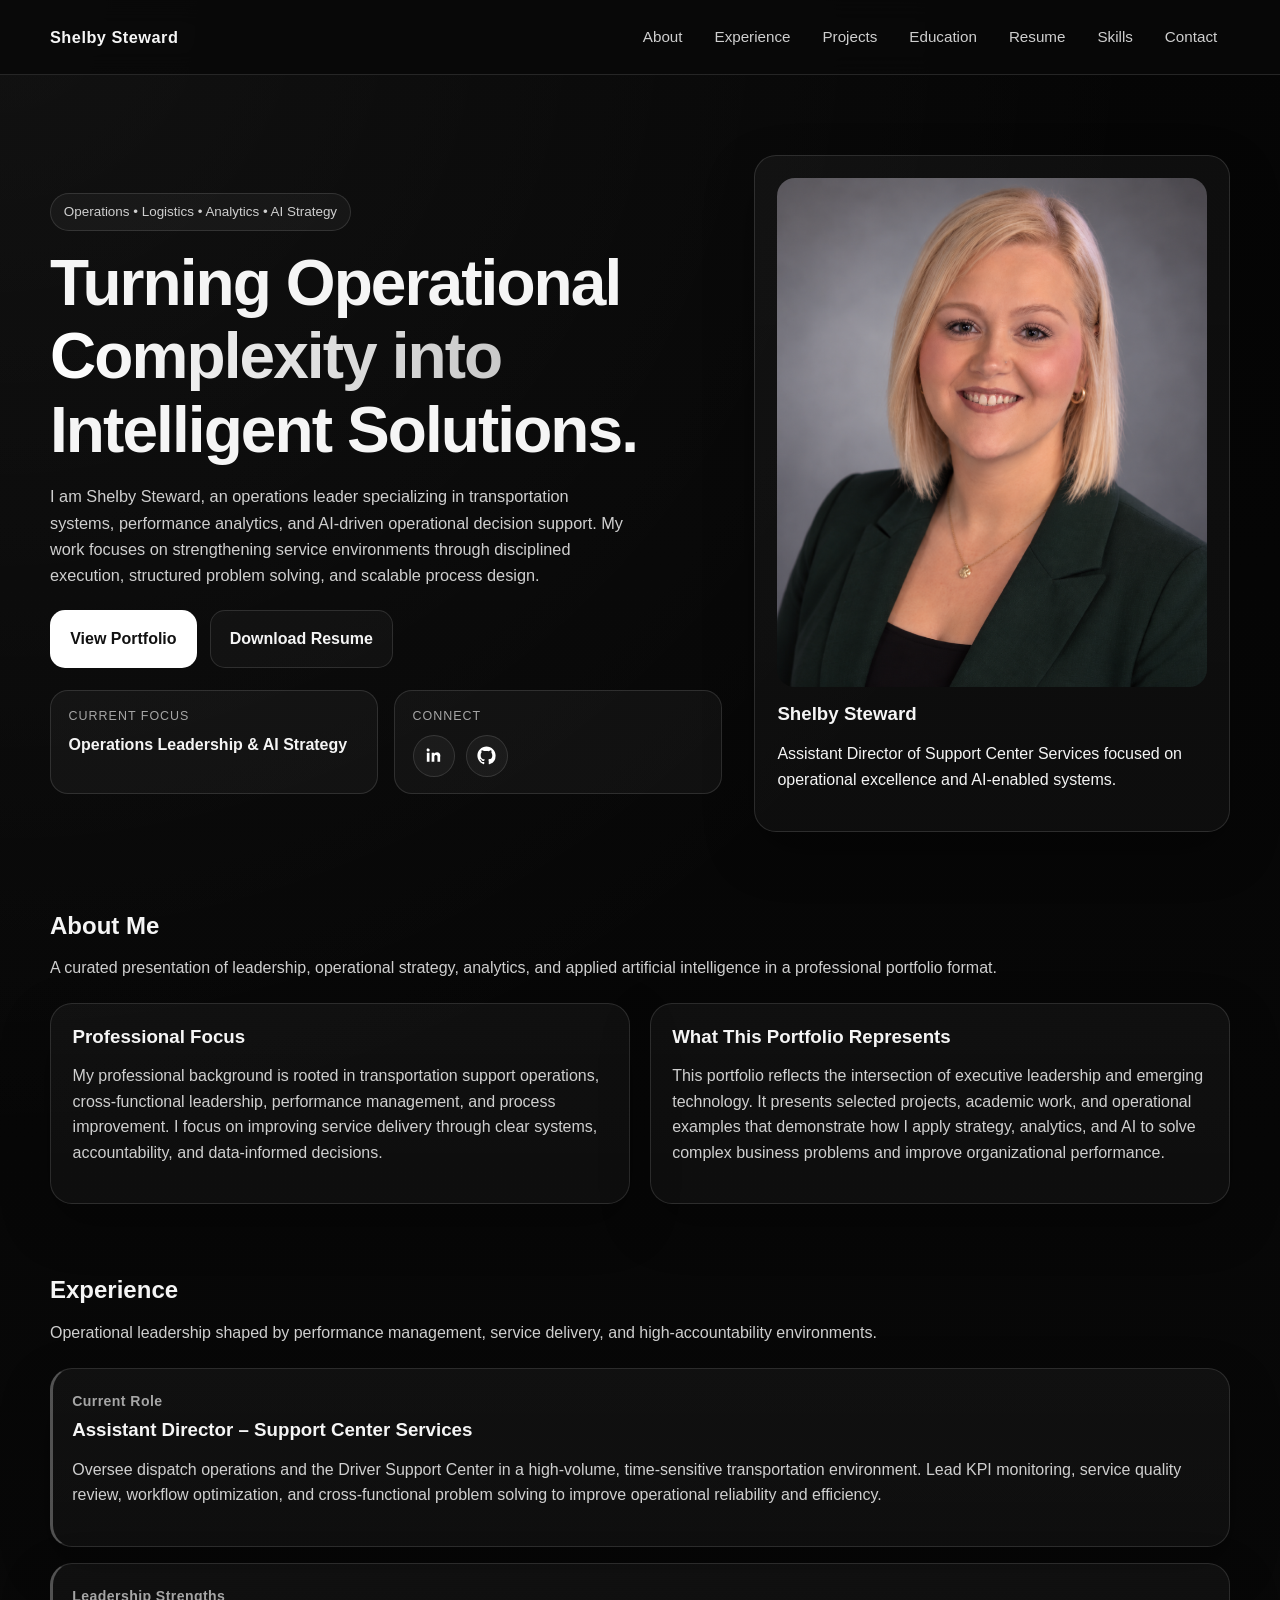
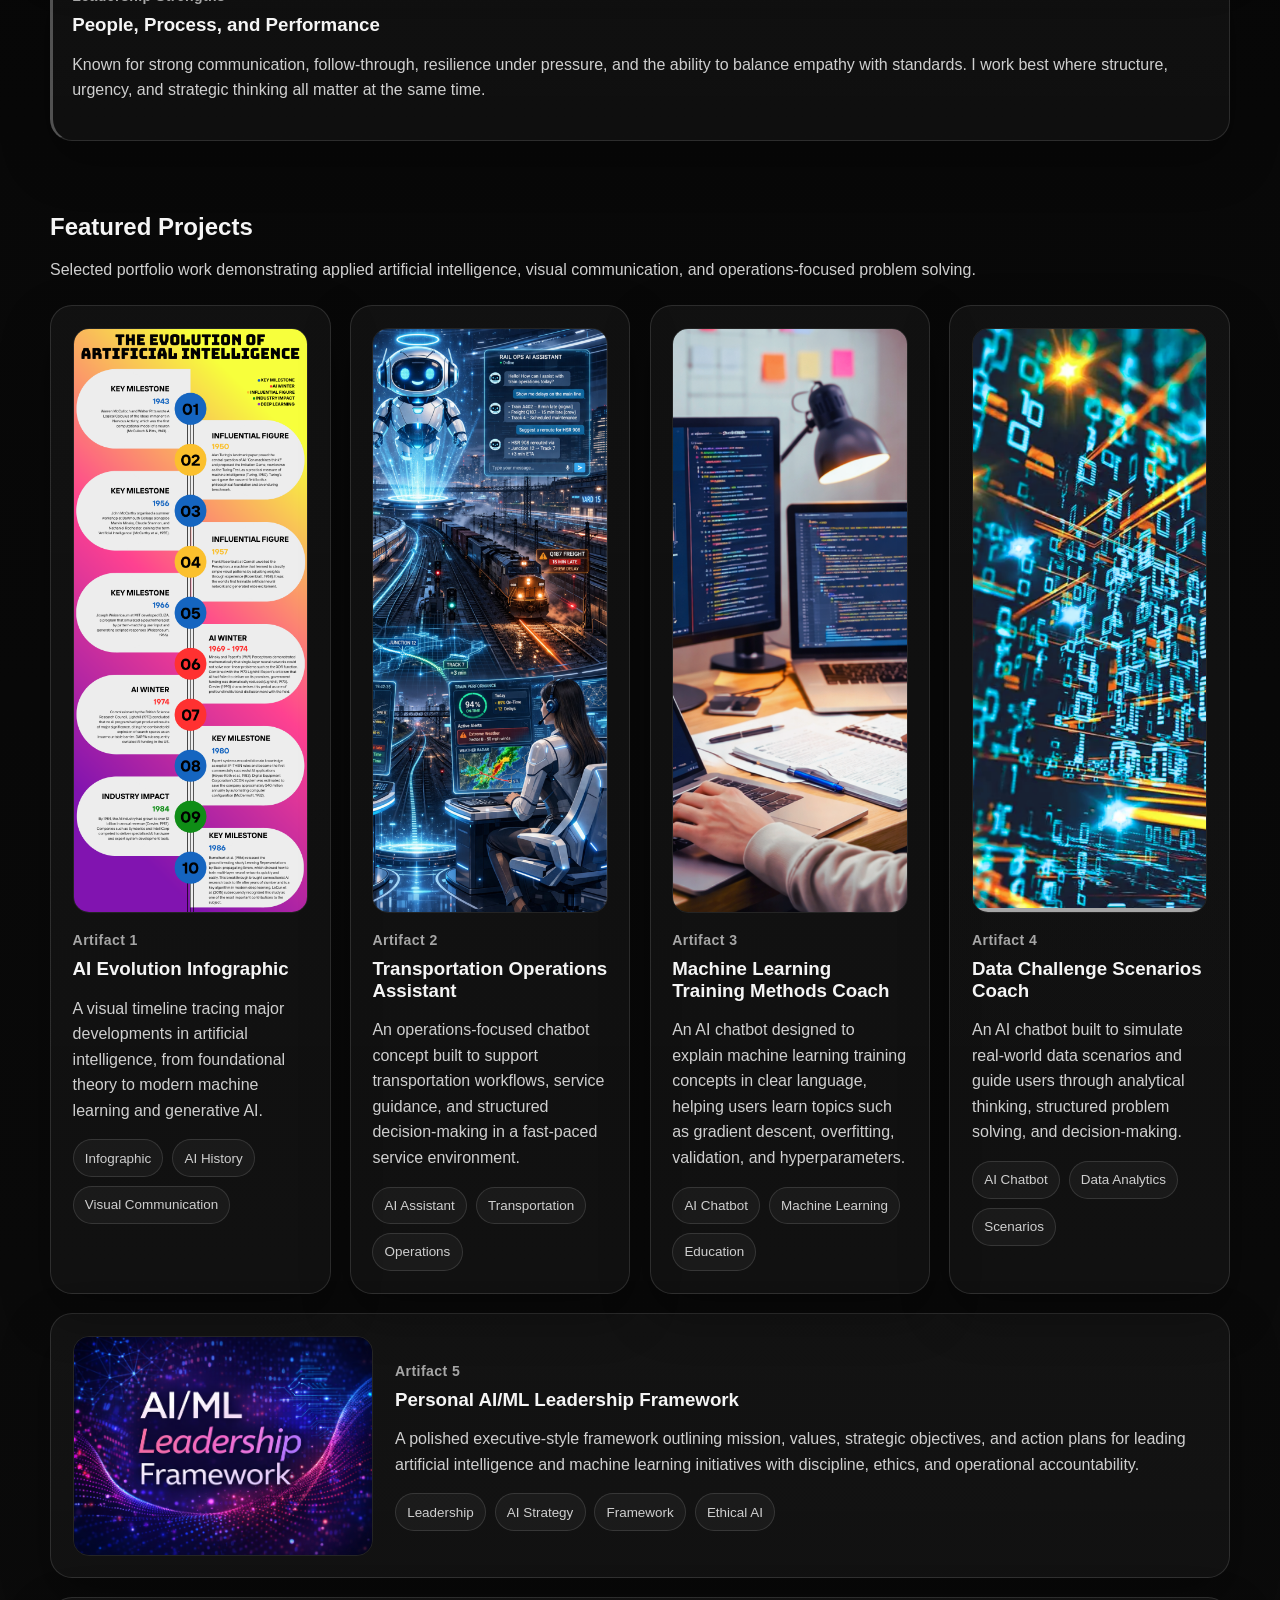
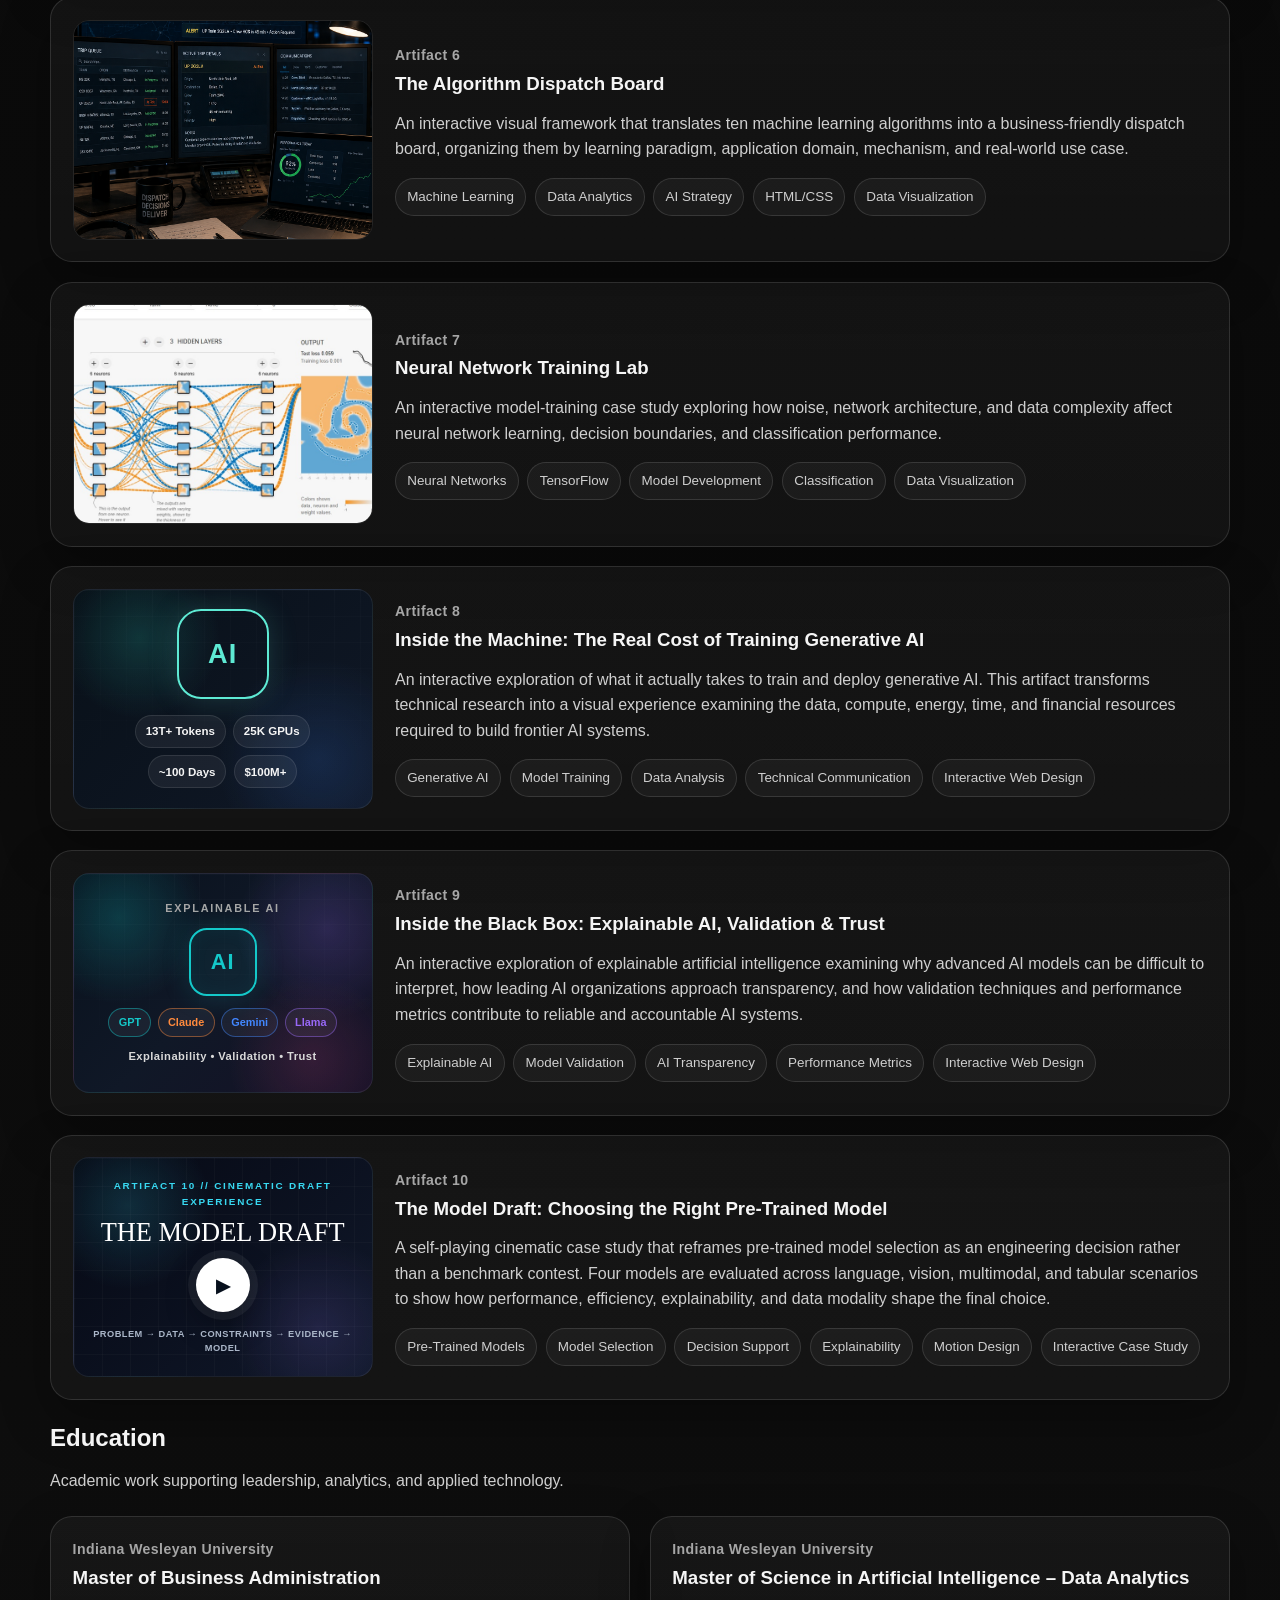
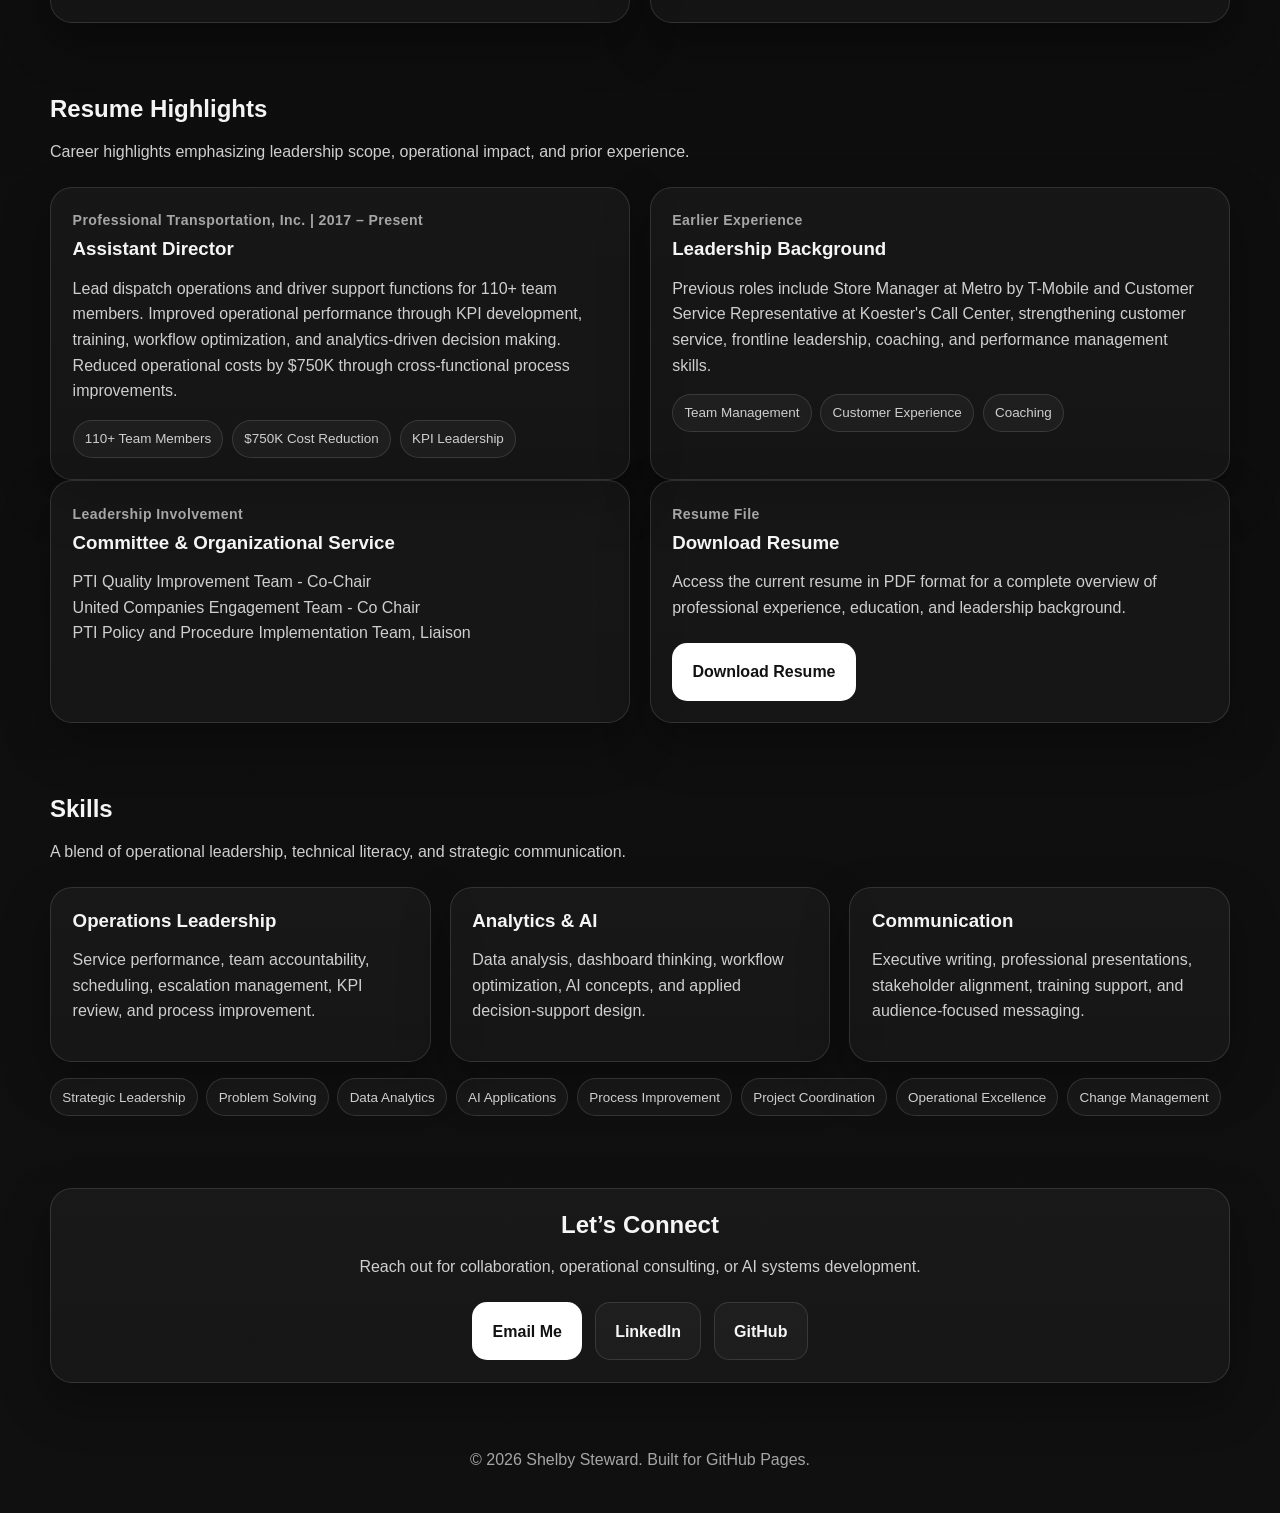
==== commit 956f52f8: "Add files via upload" ====
--- a/index.html
+++ b/index.html
@@ -654,6 +654,33 @@
         width: 100%;
       }
     }
+
+    /* Artifact 10: The Model Draft cinematic preview */
+    .model-draft-preview {
+      width: 100%; height: 220px; border-radius: 16px;
+      border: 1px solid rgba(255,255,255,.08);
+      background:
+        radial-gradient(circle at 18% 22%, rgba(56,217,242,.16), transparent 28%),
+        radial-gradient(circle at 82% 78%, rgba(155,123,255,.14), transparent 30%),
+        linear-gradient(135deg,#060914,#10182a);
+      position:relative; overflow:hidden; display:grid; place-items:center;
+    }
+    .model-draft-preview::before {
+      content:""; position:absolute; inset:0;
+      background-image:linear-gradient(rgba(255,255,255,.025) 1px,transparent 1px),
+      linear-gradient(90deg,rgba(255,255,255,.025) 1px,transparent 1px);
+      background-size:28px 28px;
+    }
+    .draft-preview-content { position:relative; z-index:1; text-align:center; padding:1rem; }
+    .draft-preview-kicker { color:#38d9f2; font-size:.62rem; font-weight:900; letter-spacing:.18em; }
+    .draft-preview-title { font-family:Georgia,serif; font-size:1.65rem; line-height:1; margin:.55rem 0 .8rem; color:#fff; }
+    .draft-play {
+      width:54px;height:54px;border-radius:50%;margin:auto;display:grid;place-items:center;
+      background:#fff;color:#07101d;font-size:1.15rem;font-weight:900;
+      box-shadow:0 0 0 8px rgba(255,255,255,.06),0 12px 30px rgba(0,0,0,.35);
+    }
+    .draft-preview-flow { color:#aab6c8; font-size:.58rem; font-weight:800; letter-spacing:.05em; margin-top:.9rem; }
+
   </style>
 </head>
 <body>
@@ -1257,6 +1284,47 @@
           </div>
         </div>
 
+
+        <!-- ARTIFACT 10 -->
+        <div class="container">
+          <div class="project-row">
+            <a class="card project-horizontal"
+               href="the-model-draft-cinematic.html"
+               target="_blank"
+               rel="noreferrer"
+               aria-label="Play The Model Draft interactive case study">
+
+              <div class="model-draft-preview" role="img" aria-label="The Model Draft cinematic AI model-selection artifact preview">
+                <div class="draft-preview-content">
+                  <div class="draft-preview-kicker">ARTIFACT 10 // CINEMATIC DRAFT EXPERIENCE</div>
+                  <div class="draft-preview-title">THE MODEL DRAFT</div>
+                  <div class="draft-play">▶</div>
+                  <div class="draft-preview-flow">PROBLEM → DATA → CONSTRAINTS → EVIDENCE → MODEL</div>
+                </div>
+              </div>
+
+              <div class="project-horizontal-copy">
+                <div class="meta">Artifact 10</div>
+                <h3>The Model Draft: Choosing the Right Pre-Trained Model</h3>
+                <p>
+                  A self-playing cinematic case study that reframes pre-trained model selection as an
+                  engineering decision rather than a benchmark contest. Four models are evaluated across
+                  language, vision, multimodal, and tabular scenarios to show how performance, efficiency,
+                  explainability, and data modality shape the final choice.
+                </p>
+                <div class="tag-wrap">
+                  <span class="tag">Pre-Trained Models</span>
+                  <span class="tag">Model Selection</span>
+                  <span class="tag">Decision Support</span>
+                  <span class="tag">Explainability</span>
+                  <span class="tag">Motion Design</span>
+                  <span class="tag">Interactive Case Study</span>
+                </div>
+              </div>
+            </a>
+          </div>
+        </div>
+
     </section>
 
     <section id="education">
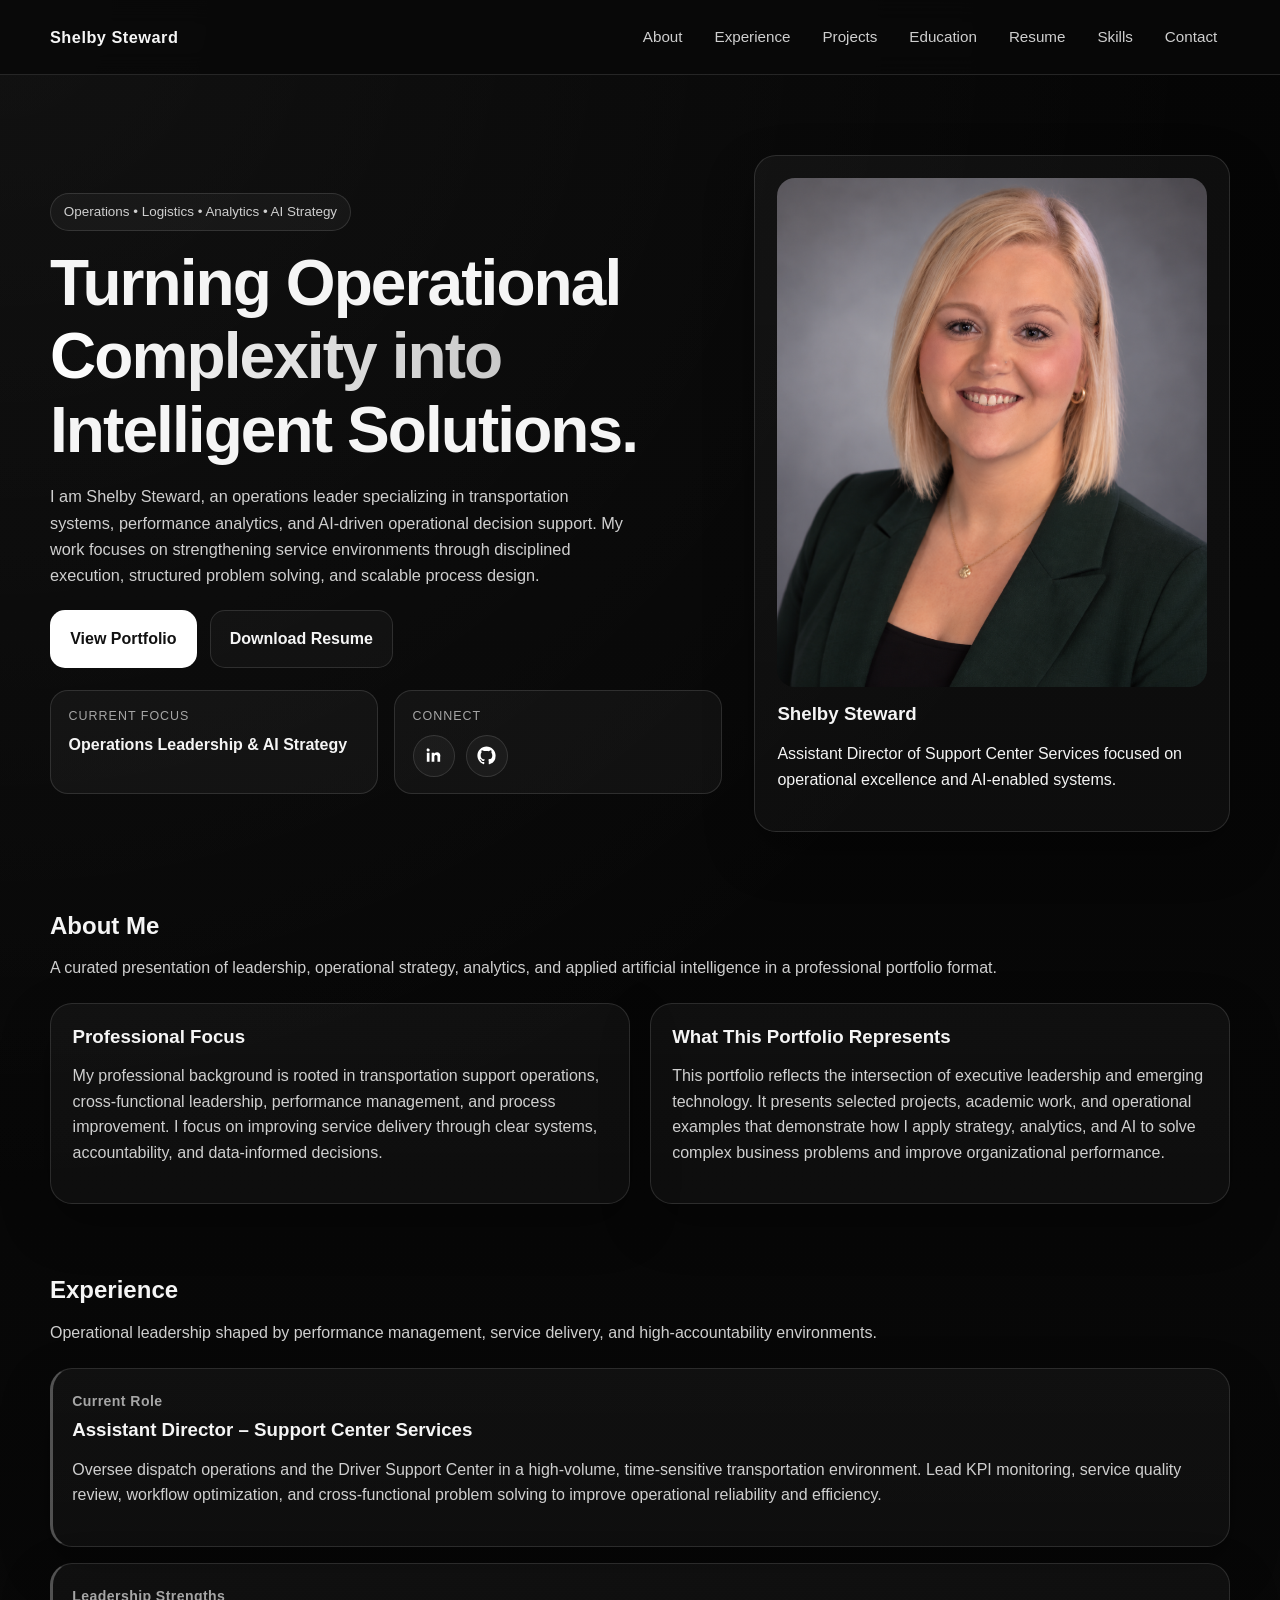
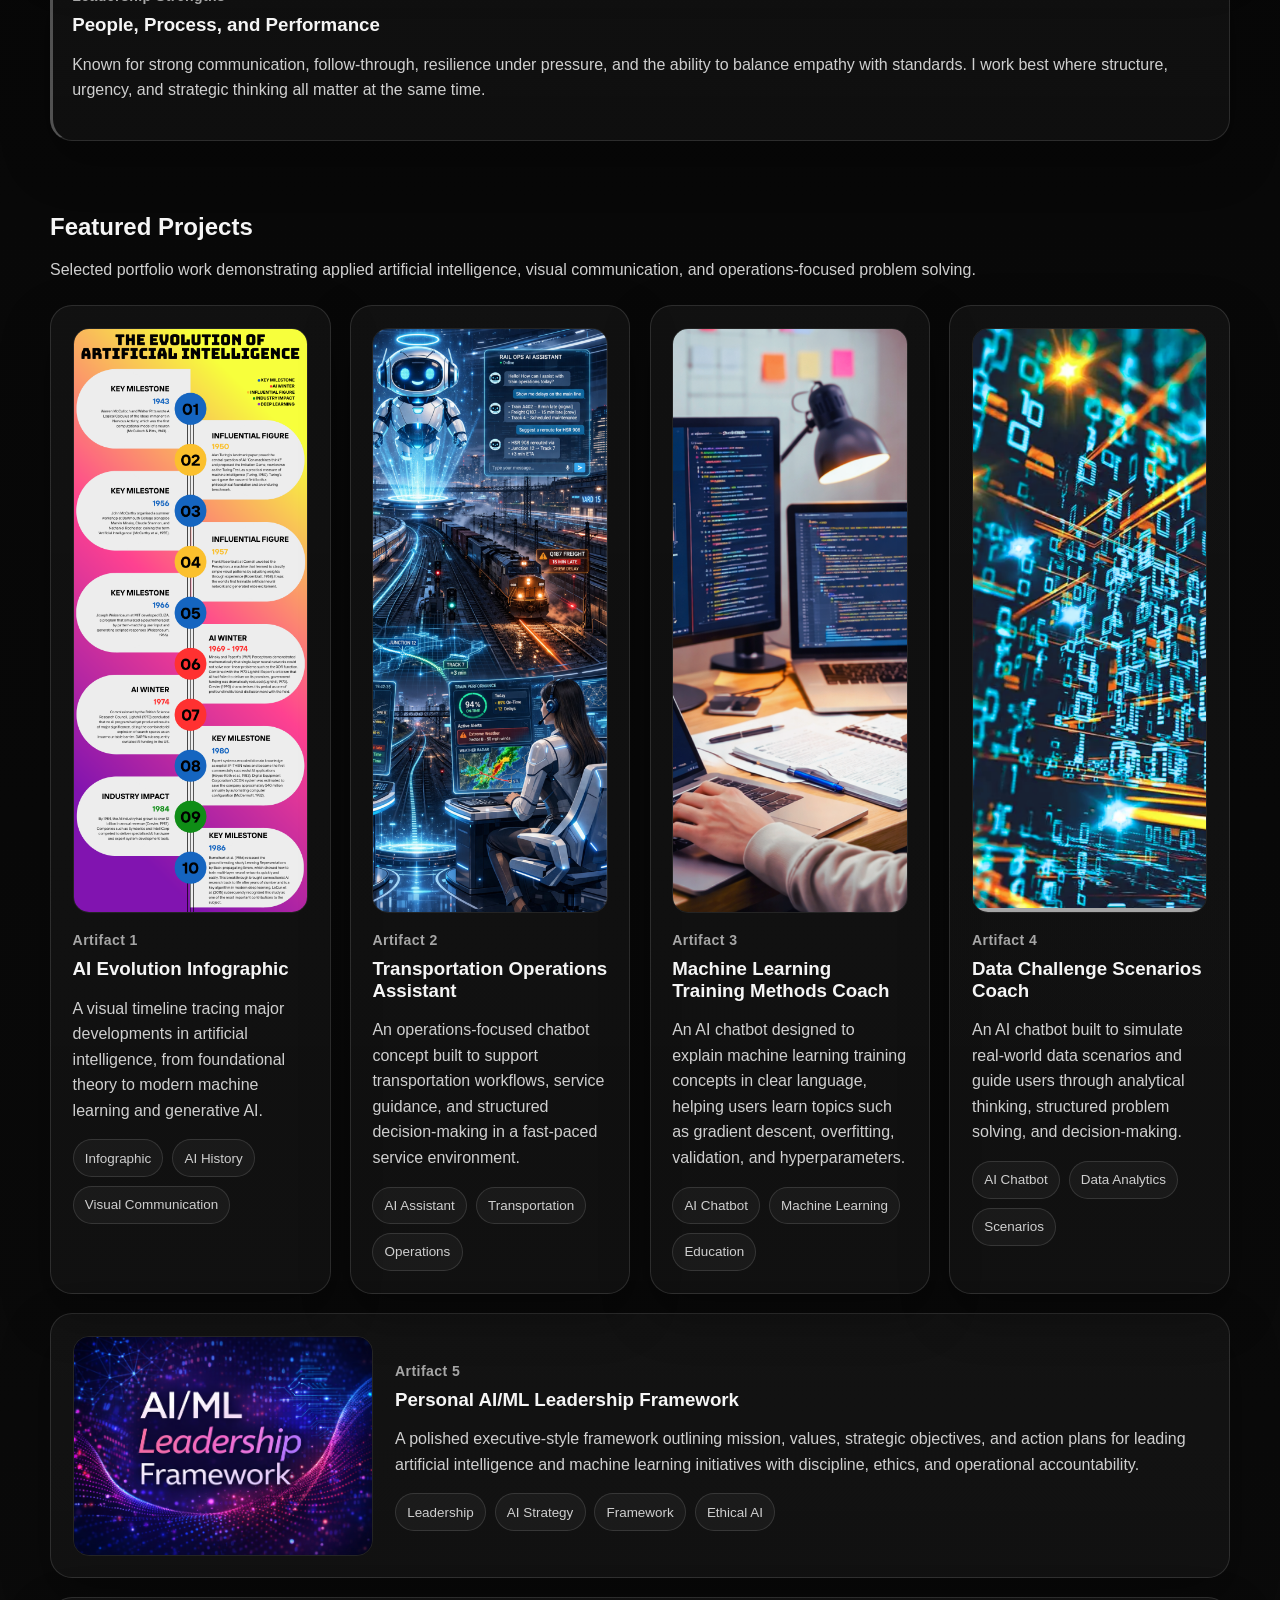
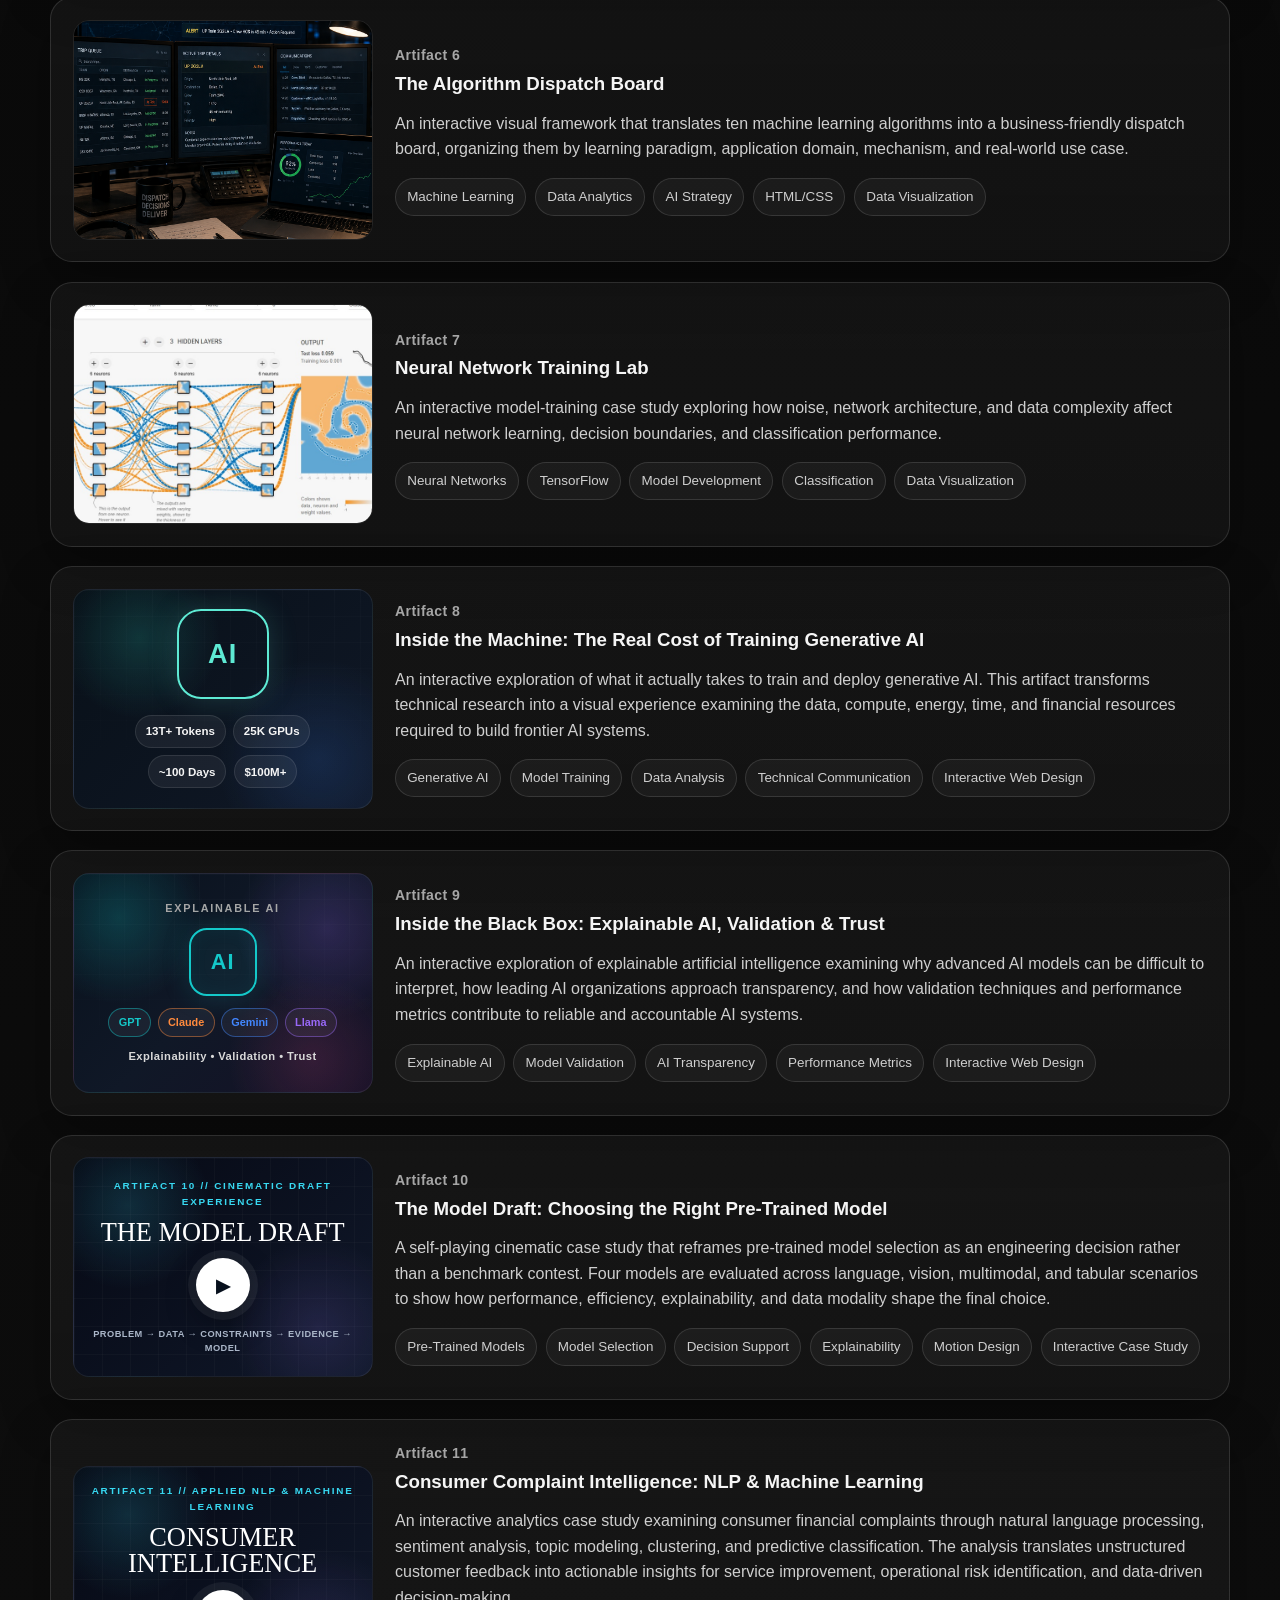
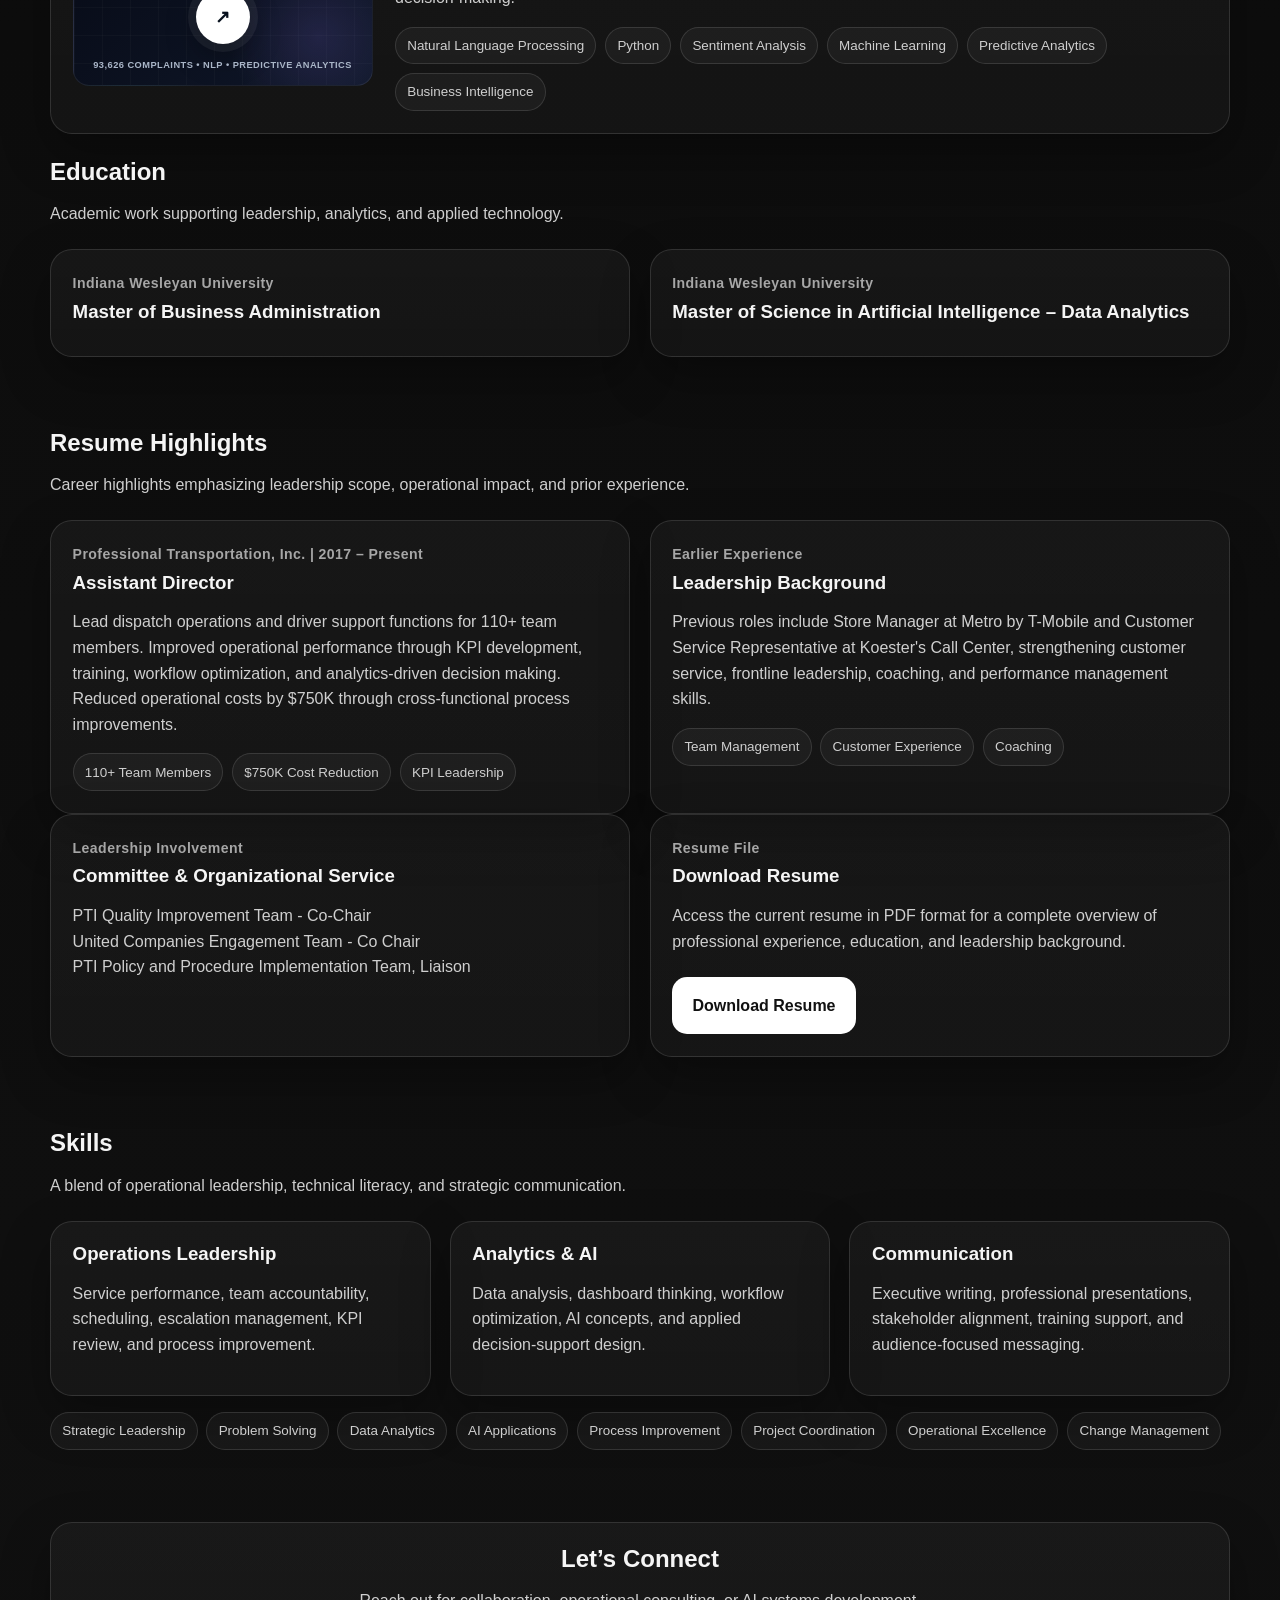
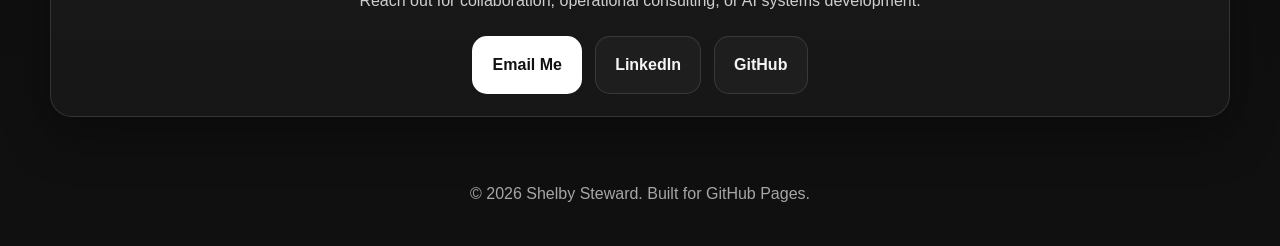
==== commit b53bdf89: "Update index.html" ====
--- a/index.html
+++ b/index.html
@@ -1325,6 +1325,59 @@
           </div>
         </div>
 
+<!-- ARTIFACT 11: CONSUMER COMPLAINT INTELLIGENCE -->
+<div class="container">
+  <div class="project-row">
+    <a class="card project-horizontal"
+       href="consumer-complaint-intelligence/"
+       target="_blank"
+       rel="noopener noreferrer"
+       aria-label="Explore Consumer Complaint Intelligence">
+
+      <div class="model-draft-preview"
+           role="img"
+           aria-label="Consumer Complaint Intelligence NLP analytics preview">
+        <div class="draft-preview-content">
+          <div class="draft-preview-kicker">
+            ARTIFACT 11 // APPLIED NLP &amp; MACHINE LEARNING
+          </div>
+          <div class="draft-preview-title">
+            CONSUMER<br>INTELLIGENCE
+          </div>
+          <div class="draft-play">↗</div>
+          <div class="draft-preview-flow">
+            93,626 COMPLAINTS • NLP • PREDICTIVE ANALYTICS
+          </div>
+        </div>
+      </div>
+
+      <div class="project-horizontal-copy">
+        <div class="meta">Artifact 11</div>
+        <h3>Consumer Complaint Intelligence: NLP &amp; Machine Learning</h3>
+
+        <p>
+          An interactive analytics case study examining consumer
+          financial complaints through natural language processing,
+          sentiment analysis, topic modeling, clustering, and
+          predictive classification. The analysis translates
+          unstructured customer feedback into actionable insights
+          for service improvement, operational risk identification,
+          and data-driven decision-making.
+        </p>
+
+        <div class="tag-wrap">
+          <span class="tag">Natural Language Processing</span>
+          <span class="tag">Python</span>
+          <span class="tag">Sentiment Analysis</span>
+          <span class="tag">Machine Learning</span>
+          <span class="tag">Predictive Analytics</span>
+          <span class="tag">Business Intelligence</span>
+        </div>
+      </div>
+    </a>
+  </div>
+</div>
+
     </section>
 
     <section id="education">
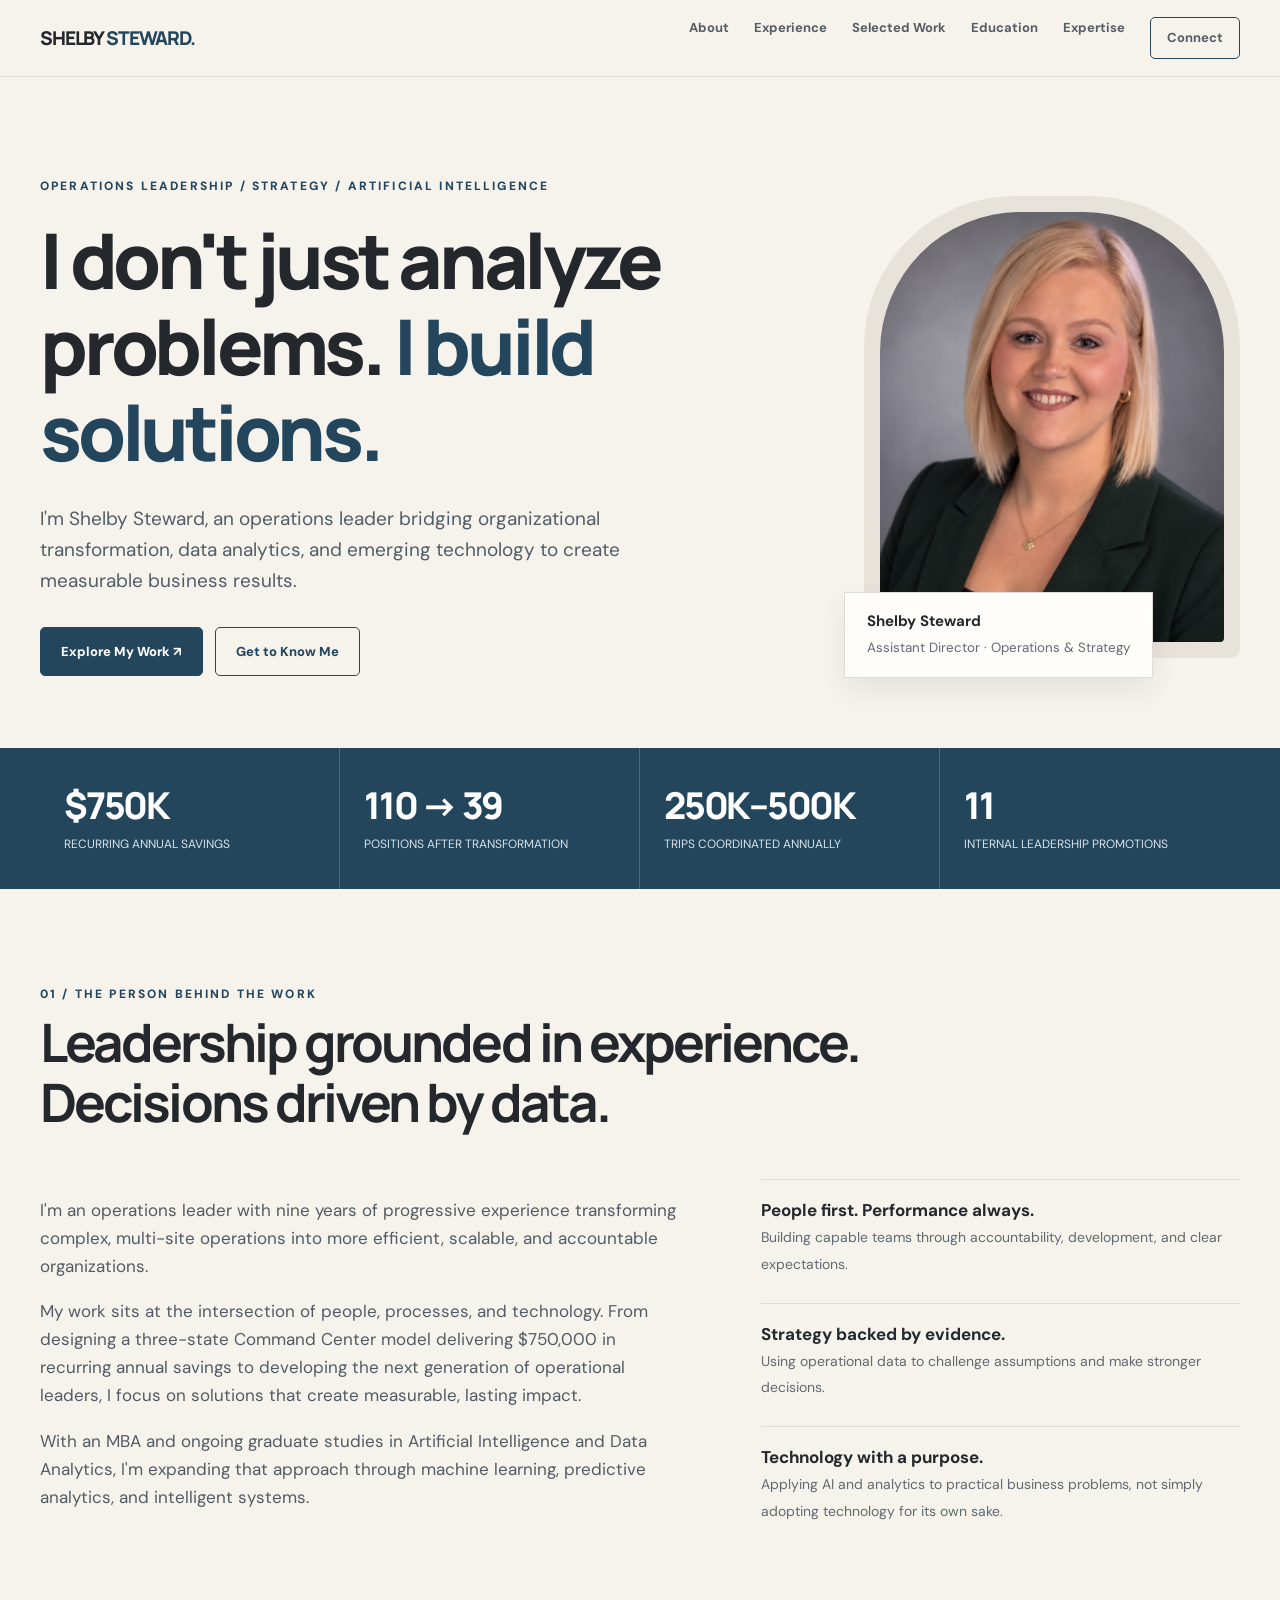
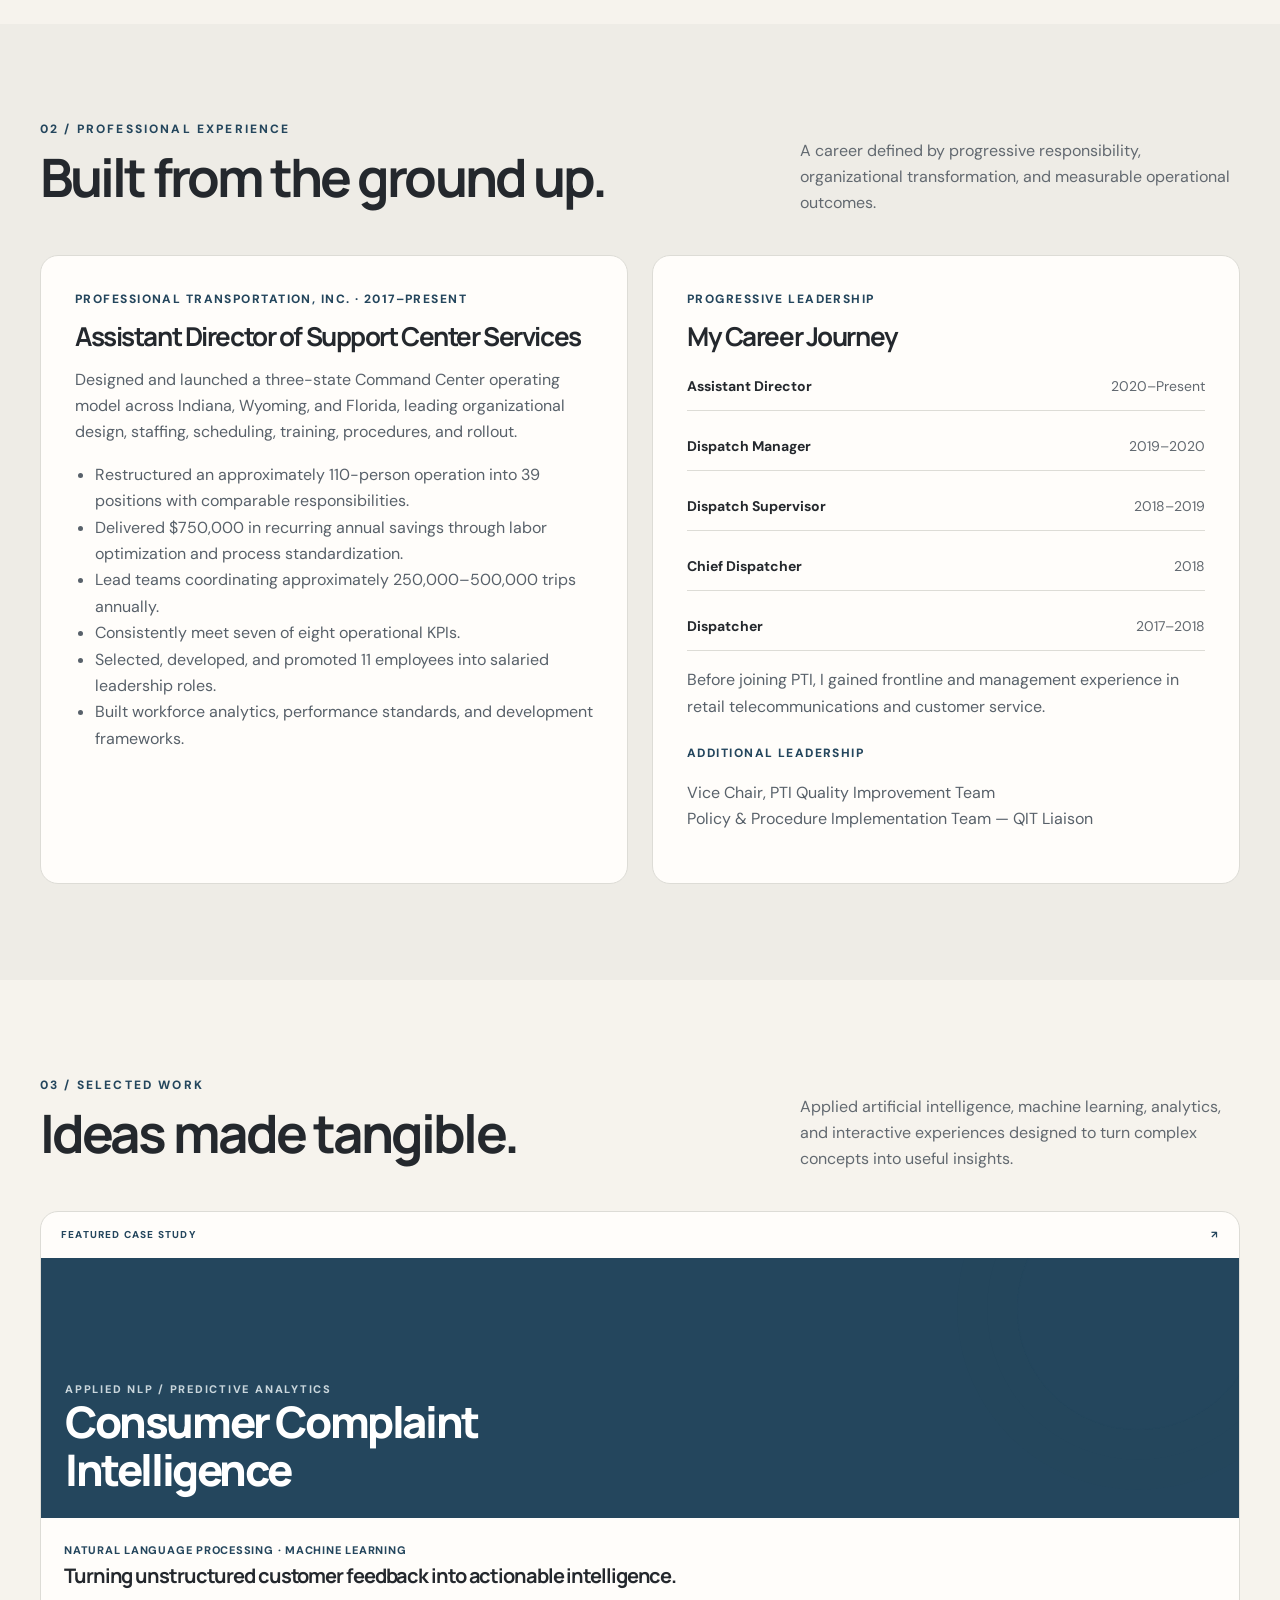
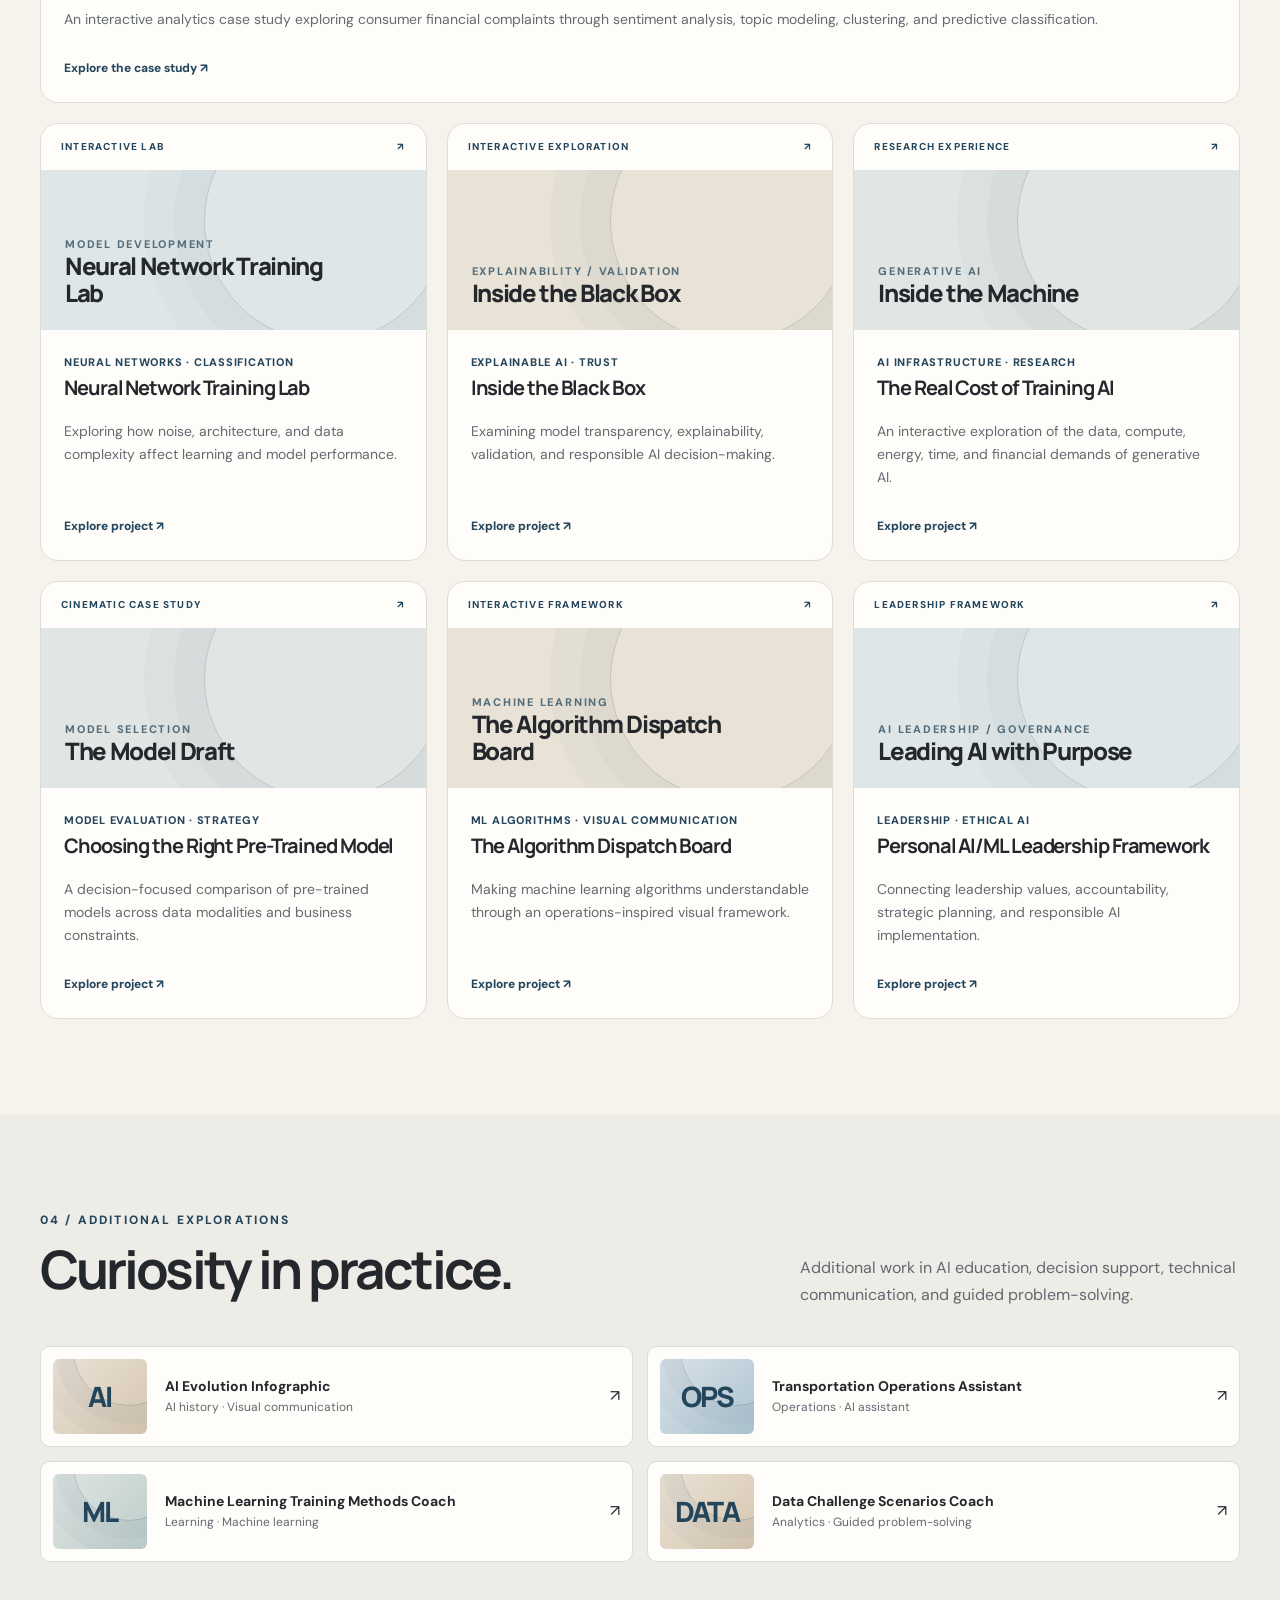
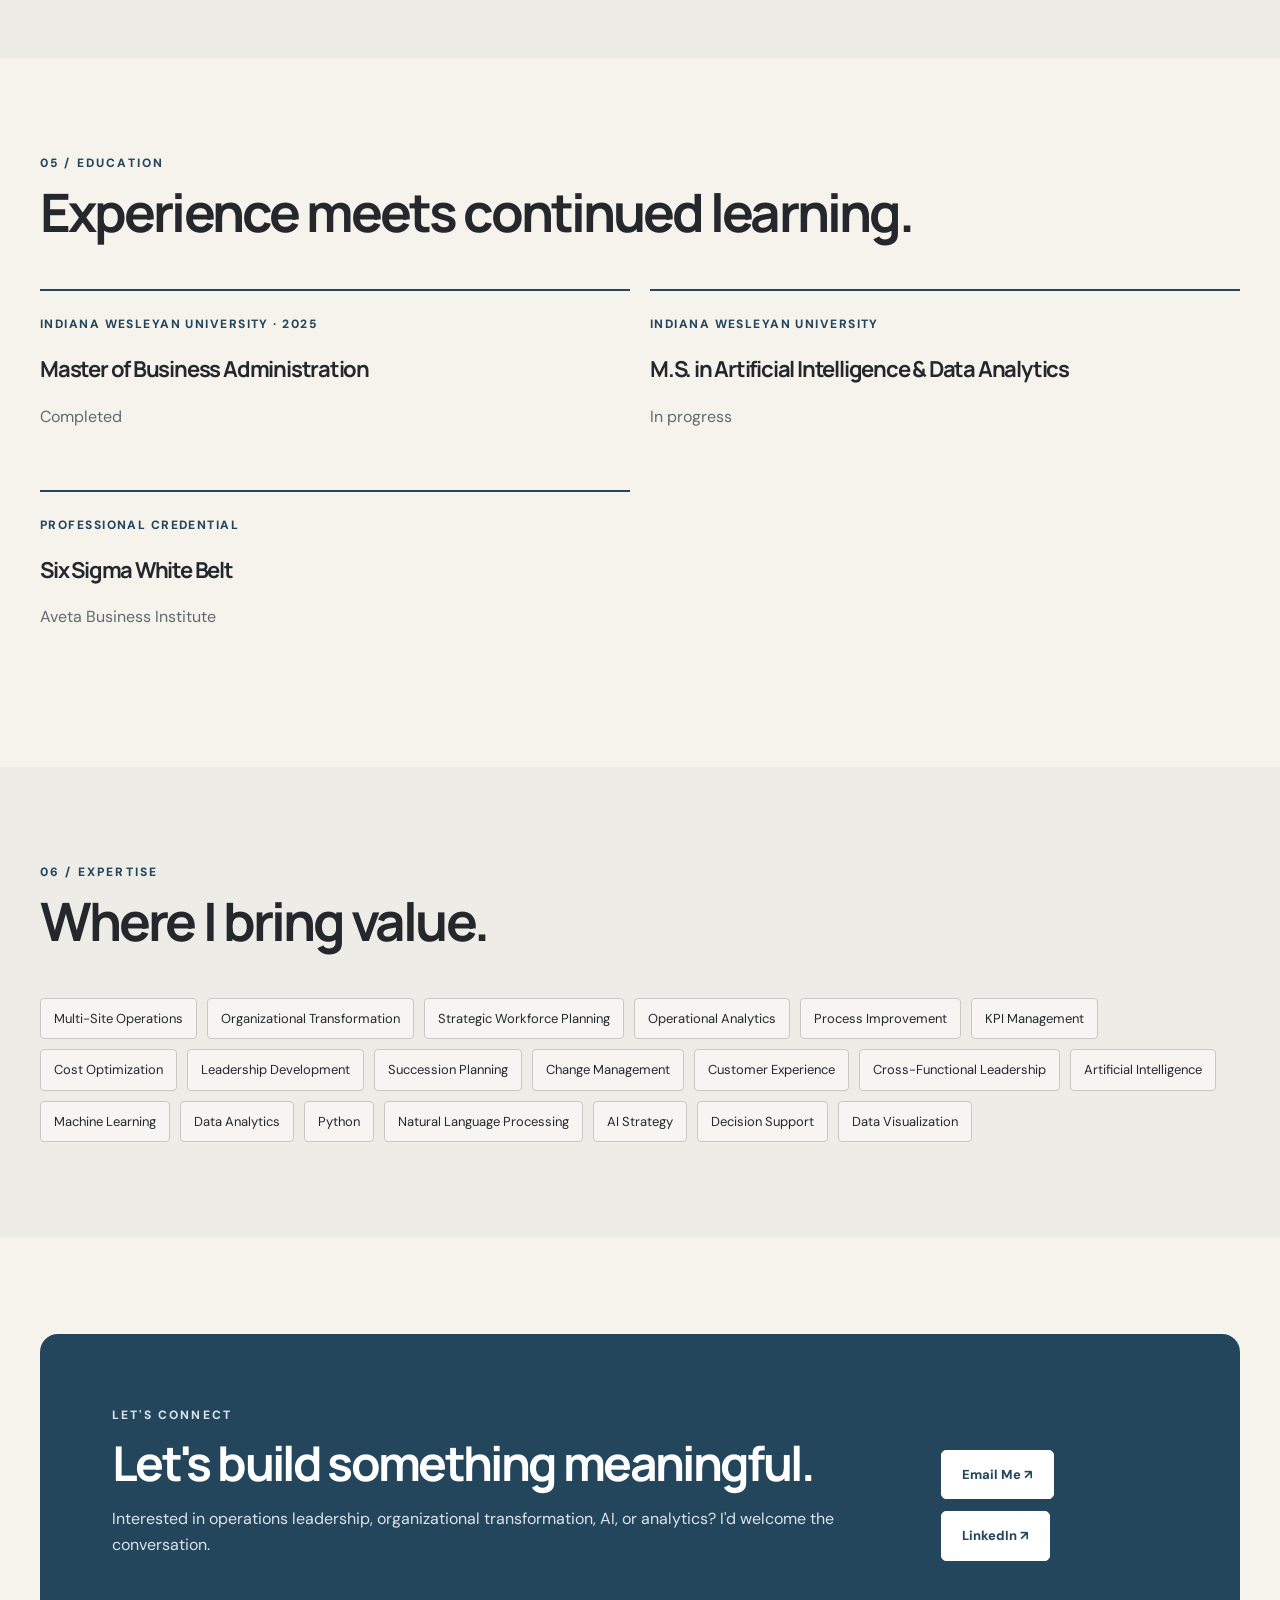
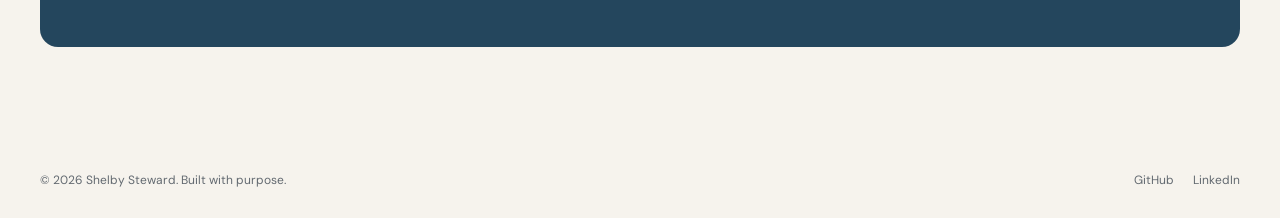
==== commit ad2f44ed: "Update index.html" ====
--- a/index.html
+++ b/index.html
@@ -1,1579 +1,1238 @@
+
 <!DOCTYPE html>
 <html lang="en">
 <head>
-  <meta charset="UTF-8" />
-  <meta name="viewport" content="width=device-width, initial-scale=1.0" />
-  <title>Shelby Steward | Portfolio</title>
-  <meta name="description" content="Operations leader specializing in logistics systems, analytics, and AI-driven decision support." />
-  <style>
-    :root {
-      --bg: #070707;
-      --bg-soft: #111111;
-      --panel: #151515;
-      --panel-2: #1b1b1b;
-      --border: rgba(255, 255, 255, 0.12);
-      --text: #f5f5f5;
-      --muted: #cfcfcf;
-      --muted-2: #a6a6a6;
-      --radius: 22px;
-      --max: 1180px;
-      --shadow: 0 20px 50px rgba(0, 0, 0, 0.32);
+<meta charset="UTF-8">
+<meta name="viewport" content="width=device-width, initial-scale=1.0">
+<meta name="description" content="Shelby Steward | Operations leadership, organizational transformation, AI and data analytics.">
+<title>Shelby Steward | Operations, Strategy & AI</title>
+<link rel="preconnect" href="https://fonts.googleapis.com">
+<link rel="preconnect" href="https://fonts.gstatic.com" crossorigin>
+<link href="https://fonts.googleapis.com/css2?family=DM+Sans:wght@400;500;600;700&family=Manrope:wght@400;500;600;700;800&display=swap" rel="stylesheet">
+
+<style>
+:root {
+  --paper:#f6f3ed;
+  --white:#fffdfa;
+  --ink:#24282d;
+  --muted:#626970;
+  --blue:#24465d;
+  --gold:#b49b7b;
+  --line:#dddcd6;
+  --radius:18px;
+  --max:1200px;
+}
+* {box-sizing:border-box}
+html {scroll-behavior:smooth}
+body {
+  margin:0;
+  background:var(--paper);
+  color:var(--ink);
+  font-family:"DM Sans",Arial,sans-serif;
+  line-height:1.65;
+}
+a {color:inherit;text-decoration:none}
+button {font:inherit}
+img {display:block;max-width:100%}
+.container {width:min(var(--max),calc(100% - 44px));margin:auto}
+
+.nav {
+  position:sticky;
+  top:0;
+  z-index:30;
+  background:rgba(246,243,237,.96);
+  backdrop-filter:blur(16px);
+  border-bottom:1px solid var(--line);
+}
+.nav-inner {
+  min-height:76px;
+  display:flex;
+  align-items:center;
+  justify-content:space-between;
+  gap:24px;
+}
+.brand {
+  font:800 19px "Manrope",sans-serif;
+  letter-spacing:-.06em;
+}
+.brand span {color:var(--blue)}
+.nav-links {display:flex;flex-wrap:wrap;gap:25px}
+.nav-links a {
+  font-size:13px;
+  font-weight:700;
+  color:#555d64;
+}
+.nav-links a:hover,.nav-links a.active {color:var(--blue)}
+.nav-cta {
+  border:1px solid var(--blue);
+  padding:9px 16px;
+  border-radius:5px;
+}
+.hero {padding:100px 0 72px}
+.hero-grid {
+  display:grid;
+  grid-template-columns:minmax(0,1.4fr) minmax(280px,.7fr);
+  gap:72px;
+  align-items:center;
+}
+.kicker,.eyebrow {
+  font-size:12px;
+  font-weight:800;
+  letter-spacing:.18em;
+  text-transform:uppercase;
+  color:var(--blue);
+}
+h1,h2,h3 {
+  font-family:"Manrope",Arial,sans-serif;
+  letter-spacing:-.055em;
+  line-height:1.12;
+}
+h1 {
+  font-size:clamp(43px,6vw,79px);
+  margin:20px 0 28px;
+  font-weight:800;
+}
+h1 em {font-style:normal;color:var(--blue)}
+.hero-lead {
+  font-size:19px;
+  color:#535d65;
+  max-width:620px;
+}
+.actions {
+  display:flex;
+  gap:12px;
+  flex-wrap:wrap;
+  margin-top:30px;
+}
+.btn {
+  display:inline-flex;
+  align-items:center;
+  justify-content:center;
+  gap:12px;
+  padding:13px 20px;
+  font-size:13px;
+  font-weight:800;
+  border:1px solid var(--blue);
+  border-radius:5px;
+  transition:transform .2s;
+  cursor:pointer;
+}
+.btn:hover {transform:translateY(-2px)}
+.btn-primary {background:var(--blue);color:white}
+.btn-secondary {color:var(--blue)}
+.portrait {
+  position:relative;
+  padding:16px;
+  background:#e7e3db;
+  border-radius:150px 150px 10px 10px;
+}
+.portrait img {
+  width:100%;
+  height:430px;
+  object-fit:cover;
+  object-position:center 24%;
+  border-radius:140px 140px 4px 4px;
+}
+.portrait-caption {
+  position:absolute;
+  bottom:-20px;
+  left:-20px;
+  background:var(--white);
+  padding:16px 22px;
+  border:1px solid var(--line);
+  box-shadow:0 12px 30px #00000012;
+}
+.portrait-caption strong {display:block;font-size:15px}
+.portrait-caption small {color:var(--muted)}
+.stats-band {background:var(--blue);color:white}
+.stats {display:grid;grid-template-columns:repeat(4,1fr)}
+.stat {
+  padding:32px 24px;
+  border-right:1px solid #ffffff30;
+}
+.stat:last-child {border:0}
+.stat strong {
+  display:block;
+  font:800 clamp(25px,3vw,37px) "Manrope",sans-serif;
+  letter-spacing:-.06em;
+}
+.stat span {font-size:12px;color:#d7e1e7}
+.section {padding:96px 0}
+.section.alt {background:#eeece6}
+.section-heading {
+  display:flex;
+  justify-content:space-between;
+  align-items:end;
+  gap:25px;
+  margin-bottom:38px;
+}
+.section-heading h2 {
+  font-size:clamp(32px,4.5vw,53px);
+  margin:9px 0;
+}
+.section-heading p {
+  max-width:440px;
+  color:var(--muted);
+  margin:0;
+}
+.intro-grid {
+  display:grid;
+  grid-template-columns:1.15fr .85fr;
+  gap:72px;
+}
+.intro-grid p {font-size:17px;color:#525b63}
+.mini-label {
+  font-size:12px;
+  font-weight:800;
+  letter-spacing:.12em;
+  color:var(--blue);
+  text-transform:uppercase;
+}
+.principles {display:grid;gap:22px}
+.principle {
+  border-top:1px solid var(--line);
+  padding-top:16px;
+}
+.principle strong {display:block;font-size:17px}
+.principle span {font-size:14px;color:var(--muted)}
+.experience-grid {
+  display:grid;
+  grid-template-columns:1fr 1fr;
+  gap:24px;
+}
+.experience-panel {
+  background:var(--white);
+  border:1px solid var(--line);
+  padding:34px;
+  border-radius:var(--radius);
+}
+.experience-panel h3 {font-size:26px;margin:12px 0}
+.experience-panel p,.experience-panel li {color:#58616a}
+.experience-panel ul {padding-left:20px}
+.career-path {display:grid;gap:12px}
+.career-path div {
+  display:flex;
+  justify-content:space-between;
+  gap:12px;
+  padding:12px 0;
+  border-bottom:1px solid var(--line);
+  font-size:14px;
+}
+.career-path span {color:var(--muted);text-align:right}
+
+/* SELECTED WORK */
+.work-grid {
+  display:grid;
+  grid-template-columns:repeat(3,minmax(0,1fr));
+  gap:20px;
+}
+.work-card {
+  background:var(--white);
+  border:1px solid var(--line);
+  border-radius:var(--radius);
+  overflow:hidden;
+  display:flex;
+  flex-direction:column;
+  transition:transform .2s,box-shadow .2s;
+}
+.work-card:hover {
+  transform:translateY(-4px);
+  box-shadow:0 15px 35px #00000012;
+}
+.work-card.featured {grid-column:1 / -1}
+.work-top {
+  padding:15px 20px;
+  display:flex;
+  justify-content:space-between;
+  font-size:10px;
+  letter-spacing:.12em;
+  font-weight:800;
+  color:var(--blue);
+}
+.work-art {
+  min-height:160px;
+  background:#dfe6e8;
+  display:flex;
+  flex-direction:column;
+  justify-content:end;
+  padding:24px;
+  position:relative;
+  overflow:hidden;
+}
+.work-art:before {
+  content:"";
+  position:absolute;
+  inset:-70px -20px auto auto;
+  width:240px;
+  height:240px;
+  border:1px solid #24465d30;
+  border-radius:50%;
+  box-shadow:0 0 0 30px #24465d08,0 0 0 60px #24465d07;
+}
+.work-art>span {
+  font-size:11px;
+  font-weight:800;
+  letter-spacing:.16em;
+  color:#536d7a;
+  position:relative;
+}
+.work-art>strong {
+  font:800 24px "Manrope",sans-serif;
+  letter-spacing:-.055em;
+  line-height:1.1;
+  max-width:260px;
+  position:relative;
+}
+.featured .work-art {
+  min-height:260px;
+  background:#24465d;
+  color:white;
+}
+.featured .work-art>span {color:#c9d6dc}
+.featured .work-art>strong {
+  font-size:clamp(27px,3.4vw,44px);
+  max-width:520px;
+}
+.art-06,.art-09 {background:#e8e2d7}
+.art-08,.art-10 {background:#e1e5e3}
+.work-info {
+  padding:23px;
+  display:flex;
+  flex-direction:column;
+  flex:1;
+}
+.work-category {
+  color:var(--blue)!important;
+  font-size:11px!important;
+  font-weight:800;
+  letter-spacing:.07em;
+  text-transform:uppercase;
+}
+.work-info h3 {font-size:20px;margin:6px 0}
+.work-info p {font-size:14px;color:#636b71}
+.work-link {
+  font-size:12px;
+  font-weight:800;
+  color:var(--blue);
+  margin-top:auto;
+  padding-top:14px;
+}
+
+/* ADDITIONAL PROJECTS */
+.archive-grid {
+  display:grid;
+  grid-template-columns:repeat(2,1fr);
+  gap:14px;
+}
+.archive-card {
+  display:flex;
+  align-items:center;
+  text-align:left;
+  gap:18px;
+  width:100%;
+  background:var(--white);
+  border:1px solid var(--line);
+  padding:12px;
+  cursor:pointer;
+  border-radius:10px;
+  color:var(--ink);
+}
+.archive-card:hover {border-color:var(--blue)}
+.archive-card>span:nth-child(2) {flex:1}
+.archive-card strong {display:block;font-size:14px}
+.archive-card small {
+  display:block;
+  color:var(--muted);
+  font-size:12px;
+}
+.archive-art {
+  width:94px;
+  height:75px;
+  flex:0 0 94px;
+  border-radius:6px;
+  position:relative;
+  overflow:hidden;
+  display:flex;
+  align-items:center;
+  justify-content:center;
+  background:linear-gradient(135deg,#dce5e8,#c4d2d7);
+  color:var(--blue);
+}
+.archive-art:before {
+  content:"";
+  position:absolute;
+  width:110px;
+  height:110px;
+  border:1px solid #24465d35;
+  border-radius:50%;
+  top:-65px;
+  right:-38px;
+  box-shadow:0 0 0 18px #24465d09,0 0 0 36px #24465d08;
+}
+.archive-art b {
+  position:relative;
+  font:800 28px "Manrope",sans-serif;
+  letter-spacing:-.07em;
+}
+.archive-art.gold {
+  background:linear-gradient(135deg,#eae2d5,#d6c6b1);
+}
+.archive-art.slate {
+  background:linear-gradient(135deg,#dfe5e3,#bdcdca);
+}
+.archive-art.blue {
+  background:linear-gradient(135deg,#d8e2e9,#aec4d0);
+}
+
+.education-grid {
+  display:grid;
+  grid-template-columns:repeat(2,1fr);
+  gap:20px;
+}
+.education-item {
+  border-top:2px solid var(--blue);
+  padding:24px 0;
+}
+.education-item h3 {font-size:22px}
+.education-item p {color:var(--muted)}
+.skills-list {
+  display:flex;
+  flex-wrap:wrap;
+  gap:10px;
+}
+.skills-list span {
+  border:1px solid #c8c9c5;
+  padding:9px 13px;
+  font-size:13px;
+  border-radius:4px;
+  background:#ffffff75;
+}
+.contact-panel {
+  background:var(--blue);
+  color:white;
+  border-radius:var(--radius);
+  padding:clamp(32px,6vw,72px);
+  display:flex;
+  justify-content:space-between;
+  align-items:center;
+  gap:30px;
+}
+.contact-panel h2 {
+  font-size:clamp(30px,4vw,48px);
+  margin:10px 0;
+}
+.contact-panel p {color:#dbe3e8}
+.contact-panel .btn {
+  background:white;
+  color:var(--blue);
+  border-color:white;
+}
+footer {
+  padding:28px 0;
+  color:var(--muted);
+  font-size:12px;
+}
+.footer-inner {
+  display:flex;
+  justify-content:space-between;
+  gap:20px;
+  flex-wrap:wrap;
+}
+.footer-inner a {margin-left:16px}
+
+/* PROJECT DETAIL POPUPS */
+.lightbox {
+  position:fixed;
+  inset:0;
+  z-index:100;
+  background:#17222bd9;
+  display:none;
+  align-items:center;
+  justify-content:center;
+  padding:18px;
+}
+.lightbox.active {display:flex}
+.lightbox-content {
+  background:var(--white);
+  color:var(--ink);
+  border-radius:16px;
+  padding:24px;
+  width:min(1050px,100%);
+  max-height:92vh;
+  overflow:auto;
+}
+.lightbox-top {
+  display:flex;
+  justify-content:space-between;
+  gap:15px;
+  align-items:center;
+  border-bottom:1px solid var(--line);
+  padding-bottom:12px;
+  margin-bottom:22px;
+}
+.lightbox-close {
+  border:1px solid var(--line);
+  background:white;
+  width:40px;
+  height:40px;
+  border-radius:50%;
+  font-size:22px;
+  cursor:pointer;
+}
+.artifact-detail {
+  display:grid;
+  grid-template-columns:1fr 1fr;
+  gap:28px;
+}
+.artifact-detail img,.lightbox-grid img {
+  width:100%;
+  border-radius:8px;
+  margin-bottom:12px;
+}
+.lightbox-grid {
+  display:grid;
+  grid-template-columns:repeat(2,1fr);
+  gap:8px;
+}
+.artifact-detail-copy p {
+  font-size:14px;
+  color:#5e6770;
+}
+.tag-wrap,.prompt-list {
+  display:flex;
+  flex-wrap:wrap;
+  gap:8px;
+  margin:16px 0;
+}
+.tag,.prompt-chip {
+  font-size:12px;
+  background:#ecece7;
+  padding:7px 10px;
+  border-radius:5px;
+}
+.prompt-box {
+  border:1px solid var(--line);
+  padding:14px;
+  border-radius:8px;
+}
+.hero-actions {
+  display:flex;
+  flex-wrap:wrap;
+  gap:10px;
+  margin-top:16px;
+}
+.hero-actions .btn {
+  background:var(--blue);
+  color:white;
+}
+.meta {
+  font-size:11px;
+  font-weight:800;
+  color:var(--blue);
+  text-transform:uppercase;
+  letter-spacing:.1em;
+}
+
+@media(max-width:900px) {
+  .hero-grid,.intro-grid,.experience-grid,.artifact-detail {
+    grid-template-columns:1fr;
+  }
+  .hero-grid {gap:48px}
+  .portrait {max-width:350px}
+  .work-grid {grid-template-columns:repeat(2,1fr)}
+  .work-card.featured {grid-column:1 / -1}
+  .stats {grid-template-columns:repeat(2,1fr)}
+  .nav-inner {flex-wrap:wrap;padding:15px 0}
+  .nav-links {gap:14px}
+  .section-heading {display:block}
+}
+@media(max-width:600px) {
+  .container {width:calc(100% - 30px)}
+  .hero {padding:55px 0}
+  .section {padding:65px 0}
+  .work-grid,.archive-grid,.education-grid {
+    grid-template-columns:1fr;
+  }
+  .work-card.featured {grid-column:span 1}
+  .stats {grid-template-columns:repeat(2,1fr)}
+  .stat {padding:22px 12px}
+  .stat strong {font-size:24px}
+  .contact-panel {display:block}
+  .nav-links {gap:11px}
+  .nav-links a {font-size:11px}
+  .portrait img {height:340px}
+  .lightbox-grid {grid-template-columns:1fr}
+}
+@media(prefers-reduced-motion:reduce) {
+  html {scroll-behavior:auto}
+  * {transition:none!important}
+}
+</style>
+</head>
+
+<body>
+<header class="nav">
+  <div class="container nav-inner">
+    <a href="#home" class="brand">SHELBY <span>STEWARD.</span></a>
+    <nav class="nav-links" aria-label="Main navigation">
+      <a href="#about">About</a>
+      <a href="#experience">Experience</a>
+      <a href="#projects">Selected Work</a>
+      <a href="#education">Education</a>
+      <a href="#skills">Expertise</a>
+      <a href="#contact" class="nav-cta">Connect</a>
+    </nav>
+  </div>
+</header>
+
+<main>
+
+<section class="hero" id="home">
+  <div class="container hero-grid">
+    <div>
+      <div class="kicker">OPERATIONS LEADERSHIP / STRATEGY / ARTIFICIAL INTELLIGENCE</div>
+      <h1>I don't just analyze problems. <em>I build solutions.</em></h1>
+      <p class="hero-lead">
+        I'm Shelby Steward, an operations leader bridging organizational
+        transformation, data analytics, and emerging technology to
+        create measurable business results.
+      </p>
+      <div class="actions">
+        <a href="#projects" class="btn btn-primary">Explore My Work ↗</a>
+        <a href="#about" class="btn btn-secondary">Get to Know Me</a>
+      </div>
+    </div>
+    <div class="portrait">
+      <img src="headshot-from-cover.png" alt="Shelby Steward professional headshot">
+      <div class="portrait-caption">
+        <strong>Shelby Steward</strong>
+        <small>Assistant Director · Operations & Strategy</small>
+      </div>
+    </div>
+  </div>
+</section>
+
+<div class="stats-band">
+  <div class="container stats">
+    <div class="stat">
+      <strong>$750K</strong>
+      <span>RECURRING ANNUAL SAVINGS</span>
+    </div>
+    <div class="stat">
+      <strong>110 → 39</strong>
+      <span>POSITIONS AFTER TRANSFORMATION</span>
+    </div>
+    <div class="stat">
+      <strong>250K–500K</strong>
+      <span>TRIPS COORDINATED ANNUALLY</span>
+    </div>
+    <div class="stat">
+      <strong>11</strong>
+      <span>INTERNAL LEADERSHIP PROMOTIONS</span>
+    </div>
+  </div>
+</div>
+
+<section class="section" id="about">
+  <div class="container">
+    <div class="section-heading">
+      <div>
+        <div class="eyebrow">01 / THE PERSON BEHIND THE WORK</div>
+        <h2>Leadership grounded in experience.<br>Decisions driven by data.</h2>
+      </div>
+    </div>
+    <div class="intro-grid">
+      <div>
+        <p>
+          I'm an operations leader with nine years of progressive experience
+          transforming complex, multi-site operations into more efficient,
+          scalable, and accountable organizations.
+        </p>
+        <p>
+          My work sits at the intersection of people, processes, and technology.
+          From designing a three-state Command Center model delivering
+          $750,000 in recurring annual savings to developing the next
+          generation of operational leaders, I focus on solutions that
+          create measurable, lasting impact.
+        </p>
+        <p>
+          With an MBA and ongoing graduate studies in Artificial Intelligence
+          and Data Analytics, I'm expanding that approach through machine
+          learning, predictive analytics, and intelligent systems.
+        </p>
+      </div>
+      <div class="principles">
+        <div class="principle">
+          <strong>People first. Performance always.</strong>
+          <span>Building capable teams through accountability, development, and clear expectations.</span>
+        </div>
+        <div class="principle">
+          <strong>Strategy backed by evidence.</strong>
+          <span>Using operational data to challenge assumptions and make stronger decisions.</span>
+        </div>
+        <div class="principle">
+          <strong>Technology with a purpose.</strong>
+          <span>Applying AI and analytics to practical business problems, not simply adopting technology for its own sake.</span>
+        </div>
+      </div>
+    </div>
+  </div>
+</section>
+
+<section class="section alt" id="experience">
+  <div class="container">
+    <div class="section-heading">
+      <div>
+        <div class="eyebrow">02 / PROFESSIONAL EXPERIENCE</div>
+        <h2>Built from the ground up.</h2>
+      </div>
+      <p>
+        A career defined by progressive responsibility,
+        organizational transformation, and measurable operational outcomes.
+      </p>
+    </div>
+
+    <div class="experience-grid">
+      <article class="experience-panel">
+        <div class="mini-label">PROFESSIONAL TRANSPORTATION, INC. · 2017–PRESENT</div>
+        <h3>Assistant Director of Support Center Services</h3>
+        <p>
+          Designed and launched a three-state Command Center operating model
+          across Indiana, Wyoming, and Florida, leading organizational
+          design, staffing, scheduling, training, procedures, and rollout.
+        </p>
+        <ul>
+          <li>Restructured an approximately 110-person operation into 39 positions with comparable responsibilities.</li>
+          <li>Delivered $750,000 in recurring annual savings through labor optimization and process standardization.</li>
+          <li>Lead teams coordinating approximately 250,000–500,000 trips annually.</li>
+          <li>Consistently meet seven of eight operational KPIs.</li>
+          <li>Selected, developed, and promoted 11 employees into salaried leadership roles.</li>
+          <li>Built workforce analytics, performance standards, and development frameworks.</li>
+        </ul>
+      </article>
+
+      <article class="experience-panel">
+        <div class="mini-label">PROGRESSIVE LEADERSHIP</div>
+        <h3>My Career Journey</h3>
+        <div class="career-path">
+          <div><strong>Assistant Director</strong><span>2020–Present</span></div>
+          <div><strong>Dispatch Manager</strong><span>2019–2020</span></div>
+          <div><strong>Dispatch Supervisor</strong><span>2018–2019</span></div>
+          <div><strong>Chief Dispatcher</strong><span>2018</span></div>
+          <div><strong>Dispatcher</strong><span>2017–2018</span></div>
+        </div>
+        <p>
+          Before joining PTI, I gained frontline and management experience
+          in retail telecommunications and customer service.
+        </p>
+        <div class="mini-label" style="margin-top:24px">ADDITIONAL LEADERSHIP</div>
+        <p>
+          Vice Chair, PTI Quality Improvement Team<br>
+          Policy & Procedure Implementation Team — QIT Liaison
+        </p>
+      </article>
+    </div>
+  </div>
+</section>
+
+<section class="section" id="projects">
+  <div class="container">
+    <div class="section-heading">
+      <div>
+        <div class="eyebrow">03 / SELECTED WORK</div>
+        <h2>Ideas made tangible.</h2>
+      </div>
+      <p>
+        Applied artificial intelligence, machine learning,
+        analytics, and interactive experiences designed to
+        turn complex concepts into useful insights.
+      </p>
+    </div>
+
+    <div class="work-grid">
+
+      <!-- FULL WIDTH FEATURE -->
+      <a class="work-card featured" href="consumer-complaint-intelligence/" target="_blank" rel="noopener noreferrer">
+        <div class="work-top"><span>FEATURED CASE STUDY</span><span>↗</span></div>
+        <div class="work-art">
+          <span>APPLIED NLP / PREDICTIVE ANALYTICS</span>
+          <strong>Consumer Complaint Intelligence</strong>
+        </div>
+        <div class="work-info">
+          <div class="work-category">NATURAL LANGUAGE PROCESSING · MACHINE LEARNING</div>
+          <h3>Turning unstructured customer feedback into actionable intelligence.</h3>
+          <p>
+            An interactive analytics case study exploring consumer financial
+            complaints through sentiment analysis, topic modeling,
+            clustering, and predictive classification.
+          </p>
+          <span class="work-link">Explore the case study ↗</span>
+        </div>
+      </a>
+
+      <!-- ROW 1 -->
+      <a class="work-card" href="neural-network-training-lab.html" target="_blank" rel="noopener noreferrer">
+        <div class="work-top"><span>INTERACTIVE LAB</span><span>↗</span></div>
+        <div class="work-art">
+          <span>MODEL DEVELOPMENT</span>
+          <strong>Neural Network Training Lab</strong>
+        </div>
+        <div class="work-info">
+          <div class="work-category">NEURAL NETWORKS · CLASSIFICATION</div>
+          <h3>Neural Network Training Lab</h3>
+          <p>Exploring how noise, architecture, and data complexity affect learning and model performance.</p>
+          <span class="work-link">Explore project ↗</span>
+        </div>
+      </a>
+
+      <a class="work-card" href="explainable-ai.html" target="_blank" rel="noopener noreferrer">
+        <div class="work-top"><span>INTERACTIVE EXPLORATION</span><span>↗</span></div>
+        <div class="work-art art-09">
+          <span>EXPLAINABILITY / VALIDATION</span>
+          <strong>Inside the Black Box</strong>
+        </div>
+        <div class="work-info">
+          <div class="work-category">EXPLAINABLE AI · TRUST</div>
+          <h3>Inside the Black Box</h3>
+          <p>Examining model transparency, explainability, validation, and responsible AI decision-making.</p>
+          <span class="work-link">Explore project ↗</span>
+        </div>
+      </a>
+
+      <a class="work-card" href="inside-the-machine.html" target="_blank" rel="noopener noreferrer">
+        <div class="work-top"><span>RESEARCH EXPERIENCE</span><span>↗</span></div>
+        <div class="work-art art-08">
+          <span>GENERATIVE AI</span>
+          <strong>Inside the Machine</strong>
+        </div>
+        <div class="work-info">
+          <div class="work-category">AI INFRASTRUCTURE · RESEARCH</div>
+          <h3>The Real Cost of Training AI</h3>
+          <p>An interactive exploration of the data, compute, energy, time, and financial demands of generative AI.</p>
+          <span class="work-link">Explore project ↗</span>
+        </div>
+      </a>
+
+      <!-- ROW 2 -->
+      <a class="work-card" href="the-model-draft-cinematic.html" target="_blank" rel="noopener noreferrer">
+        <div class="work-top"><span>CINEMATIC CASE STUDY</span><span>↗</span></div>
+        <div class="work-art art-10">
+          <span>MODEL SELECTION</span>
+          <strong>The Model Draft</strong>
+        </div>
+        <div class="work-info">
+          <div class="work-category">MODEL EVALUATION · STRATEGY</div>
+          <h3>Choosing the Right Pre-Trained Model</h3>
+          <p>A decision-focused comparison of pre-trained models across data modalities and business constraints.</p>
+          <span class="work-link">Explore project ↗</span>
+        </div>
+      </a>
+
+      <a class="work-card" href="ml-dispatch-board.html" target="_blank" rel="noopener noreferrer">
+        <div class="work-top"><span>INTERACTIVE FRAMEWORK</span><span>↗</span></div>
+        <div class="work-art art-06">
+          <span>MACHINE LEARNING</span>
+          <strong>The Algorithm Dispatch Board</strong>
+        </div>
+        <div class="work-info">
+          <div class="work-category">ML ALGORITHMS · VISUAL COMMUNICATION</div>
+          <h3>The Algorithm Dispatch Board</h3>
+          <p>Making machine learning algorithms understandable through an operations-inspired visual framework.</p>
+          <span class="work-link">Explore project ↗</span>
+        </div>
+      </a>
+
+      <a class="work-card" href="ai_ml_leadership_framework(2).html" target="_blank" rel="noopener noreferrer">
+        <div class="work-top"><span>LEADERSHIP FRAMEWORK</span><span>↗</span></div>
+        <div class="work-art">
+          <span>AI LEADERSHIP / GOVERNANCE</span>
+          <strong>Leading AI with Purpose</strong>
+        </div>
+        <div class="work-info">
+          <div class="work-category">LEADERSHIP · ETHICAL AI</div>
+          <h3>Personal AI/ML Leadership Framework</h3>
+          <p>Connecting leadership values, accountability, strategic planning, and responsible AI implementation.</p>
+          <span class="work-link">Explore project ↗</span>
+        </div>
+      </a>
+
+    </div>
+  </div>
+</section>
+
+<section class="section alt" id="more-work">
+  <div class="container">
+    <div class="section-heading">
+      <div>
+        <div class="eyebrow">04 / ADDITIONAL EXPLORATIONS</div>
+        <h2>Curiosity in practice.</h2>
+      </div>
+      <p>
+        Additional work in AI education, decision support,
+        technical communication, and guided problem-solving.
+      </p>
+    </div>
+
+    <div class="archive-grid">
+
+      <button class="archive-card project-clickable" data-lightbox="ai-evolution-lightbox" type="button">
+        <span class="archive-art gold"><b>AI</b></span>
+        <span>
+          <strong>AI Evolution Infographic</strong>
+          <small>AI history · Visual communication</small>
+        </span>
+        <span aria-hidden="true">↗</span>
+      </button>
+
+      <button class="archive-card project-clickable" data-lightbox="transportation-assistant-lightbox" type="button">
+        <span class="archive-art blue"><b>OPS</b></span>
+        <span>
+          <strong>Transportation Operations Assistant</strong>
+          <small>Operations · AI assistant</small>
+        </span>
+        <span aria-hidden="true">↗</span>
+      </button>
+
+      <button class="archive-card project-clickable" data-lightbox="ml-coach-lightbox" type="button">
+        <span class="archive-art slate"><b>ML</b></span>
+        <span>
+          <strong>Machine Learning Training Methods Coach</strong>
+          <small>Learning · Machine learning</small>
+        </span>
+        <span aria-hidden="true">↗</span>
+      </button>
+
+      <button class="archive-card project-clickable" data-lightbox="data-challenge-lightbox" type="button">
+        <span class="archive-art gold"><b>DATA</b></span>
+        <span>
+          <strong>Data Challenge Scenarios Coach</strong>
+          <small>Analytics · Guided problem-solving</small>
+        </span>
+        <span aria-hidden="true">↗</span>
+      </button>
+
+    </div>
+  </div>
+</section>
+
+<section class="section" id="education">
+  <div class="container">
+    <div class="section-heading">
+      <div>
+        <div class="eyebrow">05 / EDUCATION</div>
+        <h2>Experience meets continued learning.</h2>
+      </div>
+    </div>
+    <div class="education-grid">
+      <div class="education-item">
+        <div class="mini-label">INDIANA WESLEYAN UNIVERSITY · 2025</div>
+        <h3>Master of Business Administration</h3>
+        <p>Completed</p>
+      </div>
+      <div class="education-item">
+        <div class="mini-label">INDIANA WESLEYAN UNIVERSITY</div>
+        <h3>M.S. in Artificial Intelligence & Data Analytics</h3>
+        <p>In progress</p>
+      </div>
+      <div class="education-item">
+        <div class="mini-label">PROFESSIONAL CREDENTIAL</div>
+        <h3>Six Sigma White Belt</h3>
+        <p>Aveta Business Institute</p>
+      </div>
+    </div>
+  </div>
+</section>
+
+<section class="section alt" id="skills">
+  <div class="container">
+    <div class="section-heading">
+      <div>
+        <div class="eyebrow">06 / EXPERTISE</div>
+        <h2>Where I bring value.</h2>
+      </div>
+    </div>
+    <div class="skills-list">
+      <span>Multi-Site Operations</span>
+      <span>Organizational Transformation</span>
+      <span>Strategic Workforce Planning</span>
+      <span>Operational Analytics</span>
+      <span>Process Improvement</span>
+      <span>KPI Management</span>
+      <span>Cost Optimization</span>
+      <span>Leadership Development</span>
+      <span>Succession Planning</span>
+      <span>Change Management</span>
+      <span>Customer Experience</span>
+      <span>Cross-Functional Leadership</span>
+      <span>Artificial Intelligence</span>
+      <span>Machine Learning</span>
+      <span>Data Analytics</span>
+      <span>Python</span>
+      <span>Natural Language Processing</span>
+      <span>AI Strategy</span>
+      <span>Decision Support</span>
+      <span>Data Visualization</span>
+    </div>
+  </div>
+</section>
+
+<section class="section" id="contact">
+  <div class="container">
+    <div class="contact-panel">
+      <div>
+        <div class="kicker" style="color:#d8e2e8">LET'S CONNECT</div>
+        <h2>Let's build something meaningful.</h2>
+        <p>
+          Interested in operations leadership, organizational
+          transformation, AI, or analytics? I'd welcome the conversation.
+        </p>
+      </div>
+      <div class="actions">
+        <a class="btn" href="mailto:shelby.steward@outlook.com">Email Me ↗</a>
+        <a class="btn" href="https://www.linkedin.com/in/shelby-steward/" target="_blank" rel="noopener noreferrer">LinkedIn ↗</a>
+      </div>
+    </div>
+  </div>
+</section>
+
+</main>
+
+<footer>
+  <div class="container footer-inner">
+    <span>© <span id="year"></span> Shelby Steward. Built with purpose.</span>
+    <span>
+      <a href="https://github.com/shelbysteward" target="_blank" rel="noopener noreferrer">GitHub</a>
+      <a href="https://www.linkedin.com/in/shelby-steward/" target="_blank" rel="noopener noreferrer">LinkedIn</a>
+    </span>
+  </div>
+</footer>
+
+<!-- ADDITIONAL PROJECT DETAILS -->
+
+<div class="lightbox" id="ai-evolution-lightbox" aria-hidden="true">
+  <div class="lightbox-content" role="dialog" aria-modal="true" aria-label="AI Evolution Infographic">
+    <div class="lightbox-top">
+      <h3>AI Evolution Infographic</h3>
+      <button class="lightbox-close" type="button" aria-label="Close">×</button>
+    </div>
+    <div class="artifact-detail">
+      <div class="lightbox-grid">
+        <img src="artifact-1-infographic-1.png" alt="AI evolution infographic page 1">
+        <img src="artifact-1-infographic-2.png" alt="AI evolution infographic page 2">
+        <img src="artifact-1-infographic-3.png" alt="AI evolution infographic page 3">
+        <img src="artifact-1-infographic-4.png" alt="AI evolution infographic page 4">
+      </div>
+      <div class="artifact-detail-copy">
+        <div class="meta">VISUAL COMMUNICATION</div>
+        <h3>AI Evolution Infographic</h3>
+        <p><strong>Objective:</strong> Present the history and progression of artificial intelligence in a clear, visually engaging format.</p>
+        <p><strong>Process:</strong> Research major developments, organize them chronologically, and communicate complex concepts through visual storytelling.</p>
+        <p><strong>Tools:</strong> Canva, academic research, and technical source material.</p>
+        <p><strong>Value:</strong> Demonstrates technical research, synthesis, and accessible communication.</p>
+        <div class="tag-wrap">
+          <span class="tag">AI History</span>
+          <span class="tag">Infographic</span>
+          <span class="tag">Visual Communication</span>
+        </div>
+        <div class="hero-actions">
+          <a class="btn" href="artifact-1-infographic-1.png" target="_blank" rel="noopener noreferrer">Open Full Image ↗</a>
+        </div>
+      </div>
+    </div>
+  </div>
+</div>
+
+<div class="lightbox" id="transportation-assistant-lightbox" aria-hidden="true">
+  <div class="lightbox-content" role="dialog" aria-modal="true" aria-label="Transportation Operations Assistant">
+    <div class="lightbox-top">
+      <h3>Transportation Operations Assistant</h3>
+      <button class="lightbox-close" type="button" aria-label="Close">×</button>
+    </div>
+    <div class="artifact-detail">
+      <div>
+        <img src="artifact-2-chatbot.png" alt="Transportation Operations Assistant preview">
+      </div>
+      <div class="artifact-detail-copy">
+        <div class="meta">INTERACTIVE OPERATIONS SUPPORT</div>
+        <h3>Transportation Operations Assistant</h3>
+        <p><strong>Objective:</strong> Support transportation operations with structured guidance for common workflow questions, service issues, and decision points.</p>
+        <p><strong>Process:</strong> Translate operational knowledge and recurring challenges into practical chatbot interactions.</p>
+        <p><strong>Tools:</strong> ChatGPT custom GPT builder, workflow design, operational expertise, and prompt engineering.</p>
+        <p><strong>Value:</strong> Demonstrates how operational expertise can become an AI-enabled decision-support tool.</p>
+        <div class="prompt-box">
+          <strong>Try These Prompts</strong>
+          <div class="prompt-list">
+            <span class="prompt-chip">How do I cover a trip with no drivers available?</span>
+            <span class="prompt-chip">Explain Import-to-Assign metrics.</span>
+            <span class="prompt-chip">Create a dispatch escalation workflow.</span>
+            <span class="prompt-chip">What should a support center do when ETAs are unclear?</span>
+          </div>
+        </div>
+        <div class="hero-actions">
+          <a class="btn" href="https://chatgpt.com/g/g-69ab3308c62881918dedee456e818ec8-transportation-operations-assistant" target="_blank" rel="noopener noreferrer">Launch Assistant ↗</a>
+        </div>
+      </div>
+    </div>
+  </div>
+</div>
+
+<div class="lightbox" id="ml-coach-lightbox" aria-hidden="true">
+  <div class="lightbox-content" role="dialog" aria-modal="true" aria-label="Machine Learning Training Methods Coach">
+    <div class="lightbox-top">
+      <h3>Machine Learning Training Methods Coach</h3>
+      <button class="lightbox-close" type="button" aria-label="Close">×</button>
+    </div>
+    <div class="artifact-detail">
+      <div>
+        <img src="artifact-3-ml-coach.png" alt="Machine Learning Training Methods Coach preview">
+      </div>
+      <div class="artifact-detail-copy">
+        <div class="meta">INTERACTIVE AI LEARNING</div>
+        <h3>Machine Learning Training Methods Coach</h3>
+        <p><strong>Objective:</strong> Help users understand machine learning training concepts through approachable, guided explanations.</p>
+        <p><strong>Process:</strong> Structure common learning questions around training methods, validation, optimization, and model behavior.</p>
+        <p><strong>Tools:</strong> ChatGPT custom GPT builder, machine learning concepts, and educational prompt design.</p>
+        <p><strong>Value:</strong> Makes technical material accessible to learners and developing professionals.</p>
+        <div class="prompt-box">
+          <strong>Try These Prompts</strong>
+          <div class="prompt-list">
+            <span class="prompt-chip">Explain supervised versus unsupervised learning.</span>
+            <span class="prompt-chip">When should I use different gradient descent methods?</span>
+            <span class="prompt-chip">What is overfitting?</span>
+            <span class="prompt-chip">Explain train, validation, and test splits.</span>
+          </div>
+        </div>
+        <div class="hero-actions">
+          <a class="btn" href="https://chatgpt.com/g/g-69bc365ef7248191ab6b21b1143e5dc8-machine-learning-training-methods-coach" target="_blank" rel="noopener noreferrer">Launch Coach ↗</a>
+        </div>
+      </div>
+    </div>
+  </div>
+</div>
+
+<div class="lightbox" id="data-challenge-lightbox" aria-hidden="true">
+  <div class="lightbox-content" role="dialog" aria-modal="true" aria-label="Data Challenge Scenarios Coach">
+    <div class="lightbox-top">
+      <h3>Data Challenge Scenarios Coach</h3>
+      <button class="lightbox-close" type="button" aria-label="Close">×</button>
+    </div>
+    <div class="artifact-detail">
+      <div>
+        <img src="artifact-4-data-challenge.png" alt="Data Challenge Scenarios Coach preview">
+      </div>
+      <div class="artifact-detail-copy">
+        <div class="meta">INTERACTIVE ANALYTICS LEARNING</div>
+        <h3>Data Challenge Scenarios Coach</h3>
+        <p><strong>Objective:</strong> Help users practice analytical thinking through realistic business and data scenarios.</p>
+        <p><strong>Process:</strong> Design guided exercises that encourage users to interpret data, evaluate KPIs, and select actions.</p>
+        <p><strong>Tools:</strong> ChatGPT custom GPT builder, scenario design, and analytics reasoning.</p>
+        <p><strong>Value:</strong> Supports structured problem-solving and data-informed decisions.</p>
+        <div class="prompt-box">
+          <strong>Try These Prompts</strong>
+          <div class="prompt-list">
+            <span class="prompt-chip">Give me a realistic data challenge.</span>
+            <span class="prompt-chip">Help me analyze a business scenario.</span>
+            <span class="prompt-chip">Which KPI should I use?</span>
+            <span class="prompt-chip">Simulate a data-driven decision.</span>
+          </div>
+        </div>
+        <div class="hero-actions">
+          <a class="btn" href="https://chatgpt.com/g/g-69c00be53dc08191bbf5827a0daa97ca-data-challenge-scenarios-coach" target="_blank" rel="noopener noreferrer">Launch Coach ↗</a>
+        </div>
+      </div>
+    </div>
+  </div>
+</div>
+
+<script>
+document.getElementById("year").textContent =
+  new Date().getFullYear();
+
+const navLinks = document.querySelectorAll(".nav-links a");
+const sections = document.querySelectorAll("main section[id]");
+
+window.addEventListener("scroll", () => {
+  let current = "";
+
+  sections.forEach(section => {
+    if (window.scrollY >= section.offsetTop - 150) {
+      current = section.id;
     }
-
-    * { box-sizing: border-box; }
-    html { scroll-behavior: smooth; }
-    body {
-      margin: 0;
-      font-family: Inter, Arial, Helvetica, sans-serif;
-      background:
-        radial-gradient(circle at top left, rgba(255,255,255,0.05), transparent 18%),
-        linear-gradient(180deg, #050505 0%, #101010 100%);
-      color: var(--text);
-      line-height: 1.6;
+  });
+
+  navLinks.forEach(link => {
+    link.classList.toggle(
+      "active",
+      link.getAttribute("href") === "#" + current
+    );
+  });
+}, { passive:true });
+
+let previousFocus = null;
+
+document.querySelectorAll(".project-clickable").forEach(button => {
+  button.addEventListener("click", () => {
+    const modal = document.getElementById(button.dataset.lightbox);
+
+    if (modal) {
+      previousFocus = document.activeElement;
+      modal.classList.add("active");
+      modal.setAttribute("aria-hidden", "false");
+      document.body.style.overflow = "hidden";
+      modal.querySelector(".lightbox-close")?.focus();
     }
-
-    img { max-width: 100%; display: block; }
-    a { color: inherit; text-decoration: none; }
-
-    .container {
-      width: min(var(--max), calc(100% - 2rem));
-      margin: 0 auto;
+  });
+});
+
+function closeModal(modal) {
+  modal.classList.remove("active");
+  modal.setAttribute("aria-hidden", "true");
+  document.body.style.overflow = "";
+
+  if (previousFocus) {
+    previousFocus.focus();
+    previousFocus = null;
+  }
+}
+
+document.querySelectorAll(".lightbox").forEach(modal => {
+  modal.querySelectorAll(".lightbox-close").forEach(button => {
+    button.addEventListener("click", () => closeModal(modal));
+  });
+
+  modal.addEventListener("click", event => {
+    if (event.target === modal) {
+      closeModal(modal);
     }
-
-    .nav {
-      position: sticky;
-      top: 0;
-      z-index: 1000;
-      backdrop-filter: blur(12px);
-      background: rgba(8, 8, 8, 0.88);
-      border-bottom: 1px solid var(--border);
+  });
+
+  modal.addEventListener("keydown", event => {
+    if (event.key !== "Tab") return;
+
+    const focusable = [...modal.querySelectorAll(
+      'a[href],button:not([disabled]),[tabindex]:not([tabindex="-1"])'
+    )];
+
+    if (!focusable.length) return;
+
+    const first = focusable[0];
+    const last = focusable[focusable.length - 1];
+
+    if (event.shiftKey && document.activeElement === first) {
+      event.preventDefault();
+      last.focus();
+    } else if (!event.shiftKey && document.activeElement === last) {
+      event.preventDefault();
+      first.focus();
     }
-
-    .nav-inner {
-      display: flex;
-      align-items: center;
-      justify-content: space-between;
-      gap: 1rem;
-      padding: 1rem 0;
-    }
-
-    .brand {
-      font-weight: 800;
-      letter-spacing: 0.03em;
-      font-size: 1.02rem;
-    }
-
-    .nav-links {
-      display: flex;
-      flex-wrap: wrap;
-      gap: 0.4rem;
-    }
-
-    .nav-links a {
-      color: var(--muted);
-      font-size: 0.95rem;
-      padding: 0.55rem 0.8rem;
-      border-radius: 999px;
-      transition: 0.2s ease;
-    }
-
-    .nav-links a:hover,
-    .nav-links a.active {
-      color: var(--text);
-      background: rgba(255,255,255,0.06);
-    }
-
-    .hero {
-      padding: 5rem 0 3.5rem;
-    }
-
-    .hero-grid {
-      display: grid;
-      grid-template-columns: 1.2fr 0.85fr;
-      gap: 2rem;
-      align-items: center;
-    }
-
-    .eyebrow {
-      display: inline-flex;
-      padding: 0.45rem 0.8rem;
-      border-radius: 999px;
-      border: 1px solid var(--border);
-      background: rgba(255,255,255,0.04);
-      color: var(--muted);
-      font-size: 0.84rem;
-      margin-bottom: 1rem;
-    }
-
-    h1, h2, h3, h4 {
-      line-height: 1.15;
-      margin: 0 0 0.75rem;
-    }
-
-    h1 {
-      font-size: clamp(2.6rem, 5vw, 4.3rem);
-      letter-spacing: -0.03em;
-      margin-bottom: 1rem;
-    }
-
-    .gradient {
-      background: linear-gradient(90deg, #ffffff, #c9c9c9);
-      -webkit-background-clip: text;
-      background-clip: text;
-      color: transparent;
-    }
-
-    .hero-copy p,
-    .section-head p,
-    .card p,
-    .contact p {
-      color: var(--muted);
-    }
-
-    .hero-copy p {
-      max-width: 64ch;
-      margin: 0;
-      font-size: 1.02rem;
-    }
-
-    .hero-actions {
-      display: flex;
-      flex-wrap: wrap;
-      gap: 0.8rem;
-      margin-top: 1.4rem;
-    }
-
-    .btn {
-      display: inline-flex;
-      align-items: center;
-      justify-content: center;
-      padding: 0.95rem 1.2rem;
-      border-radius: 15px;
-      border: 1px solid var(--border);
-      font-weight: 700;
-      transition: transform 0.2s ease, background 0.2s ease;
-    }
-
-    .btn:hover { transform: translateY(-2px); }
-
-    .btn-primary {
-      background: #ffffff;
-      color: #111111;
-    }
-
-    .btn-secondary {
-      background: rgba(255,255,255,0.03);
-      color: var(--text);
-    }
-
-    .hero-strip {
-      display: grid;
-      grid-template-columns: 1fr 1fr;
-      gap: 1rem;
-      margin-top: 1.35rem;
-      max-width: 700px;
-    }
-
-    .strip-card {
-      padding: 1rem 1.1rem;
-      border-radius: 18px;
-      background: rgba(255,255,255,0.04);
-      border: 1px solid var(--border);
-    }
-
-    .strip-label {
-      color: var(--muted-2);
-      text-transform: uppercase;
-      letter-spacing: 0.08em;
-      font-size: 0.78rem;
-      margin-bottom: 0.35rem;
-    }
-
-    .social-links {
-      display: flex;
-      gap: 0.7rem;
-      margin-top: 0.5rem;
-    }
-
-    .social-links a {
-      width: 42px;
-      height: 42px;
-      display: inline-flex;
-      align-items: center;
-      justify-content: center;
-      border-radius: 999px;
-      border: 1px solid var(--border);
-      background: rgba(255,255,255,0.04);
-    }
-
-    .social-links svg {
-      width: 19px;
-      height: 19px;
-      fill: #ffffff;
-    }
-
-    .panel,
-    .card {
-      background: linear-gradient(180deg, rgba(255,255,255,0.04), rgba(255,255,255,0.03));
-      border: 1px solid var(--border);
-      border-radius: var(--radius);
-      box-shadow: var(--shadow);
-    }
-
-    .profile-card {
-      padding: 1.4rem;
-    }
-
-    .profile-photo {
-      border-radius: 18px;
-      overflow: hidden;
-      margin-bottom: 1rem;
-      background: #101010;
-    }
-
-    .profile-photo img {
-      width: 100%;
-      height: 100%;
-      object-fit: cover;
-      object-position: center 25%;
-    }
-
-    section {
-      padding: 1.5rem 0 3rem;
-    }
-
-    .section-head {
-      margin-bottom: 1.4rem;
-    }
-
-    .grid-2,
-    .grid-3 {
-      display: grid;
-      gap: 1.2rem;
-    }
-
-    .grid-2 { grid-template-columns: repeat(2, minmax(0, 1fr)); }
-    .grid-3 { grid-template-columns: repeat(auto-fit, minmax(220px, 1fr)); }
-
-    .card {
-      padding: 1.35rem;
-      height: 100%;
-    }
-
-    .meta {
-      color: var(--muted-2);
-      font-size: 0.88rem;
-      font-weight: 700;
-      letter-spacing: 0.03em;
-      margin-bottom: 0.4rem;
-    }
-
-    .tag-wrap {
-      display: flex;
-      flex-wrap: wrap;
-      gap: 0.55rem;
-      margin-top: 1rem;
-    }
-
-    .tag {
-      padding: 0.45rem 0.7rem;
-      border-radius: 999px;
-      border: 1px solid var(--border);
-      background: rgba(255,255,255,0.04);
-      color: var(--muted);
-      font-size: 0.84rem;
-    }
-
-    .timeline {
-      display: grid;
-      gap: 1rem;
-    }
-
-    .timeline-item {
-      border-left: 3px solid rgba(255,255,255,0.28);
-      padding-left: 1.2rem;
-    }
-
-    .project-card img {
-      width: 100%;
-      border-radius: 16px;
-      border: 1px solid rgba(255,255,255,0.08);
-      margin-bottom: 1rem;
-    }
-
-    .project-clickable {
-      cursor: pointer;
-    }
-
-    .project-row {
-      margin-top: 1.2rem;
-    }
-
-    /* Match spacing between Artifact 5 and Artifact 6 to the other artifact rows */
-    #projects {
-      padding-bottom: 0;
-    }
-
-    .project-horizontal {
-      display: grid;
-      grid-template-columns: 300px 1fr;
-      gap: 1.4rem;
-      align-items: center;
-    }
-
-    .project-horizontal img {
-      width: 100%;
-      border-radius: 16px;
-      border: 1px solid rgba(255,255,255,0.08);
-      height: 220px;
-      object-fit: cover;
-      margin: 0;
-    }
-
-    .project-horizontal-copy p {
-      margin-bottom: 0;
-    }
-
-    /* Artifact 8: Inside the Machine preview */
-    .inside-machine-preview {
-      width: 100%;
-      height: 220px;
-      border-radius: 16px;
-      border: 1px solid rgba(255,255,255,0.08);
-      background:
-        radial-gradient(circle at 22% 22%, rgba(45, 212, 191, 0.18), transparent 28%),
-        radial-gradient(circle at 82% 78%, rgba(59, 130, 246, 0.16), transparent 34%),
-        linear-gradient(135deg, #081018 0%, #101827 100%);
-      display: flex;
-      flex-direction: column;
-      align-items: center;
-      justify-content: center;
-      gap: 1rem;
-      padding: 1.2rem;
-      overflow: hidden;
-      position: relative;
-    }
-
-    .inside-machine-preview::before {
-      content: "";
-      position: absolute;
-      inset: 0;
-      background-image:
-        linear-gradient(rgba(255,255,255,0.025) 1px, transparent 1px),
-        linear-gradient(90deg, rgba(255,255,255,0.025) 1px, transparent 1px);
-      background-size: 26px 26px;
-      mask-image: linear-gradient(to bottom, rgba(0,0,0,.8), transparent);
-      pointer-events: none;
-    }
-
-    .inside-machine-chip {
-      width: 92px;
-      height: 92px;
-      border: 2px solid #5eead4;
-      border-radius: 24px;
-      display: flex;
-      align-items: center;
-      justify-content: center;
-      font-weight: 900;
-      font-size: 1.7rem;
-      letter-spacing: 0.04em;
-      color: #5eead4;
-      box-shadow: 0 0 30px rgba(94, 234, 212, 0.18);
-      position: relative;
-      z-index: 1;
-    }
-
-    .inside-machine-stats {
-      display: flex;
-      flex-wrap: wrap;
-      justify-content: center;
-      gap: 0.45rem;
-      position: relative;
-      z-index: 1;
-    }
-
-    .inside-machine-stats span {
-      padding: 0.4rem 0.62rem;
-      border-radius: 999px;
-      border: 1px solid rgba(255,255,255,0.1);
-      background: rgba(255,255,255,0.06);
-      color: #f5f5f5;
-      font-size: 0.72rem;
-      font-weight: 700;
-    }
-
-
-    /* Artifact 9: Explainable AI preview */
-    .xai-preview {
-      width: 100%;
-      height: 220px;
-      border-radius: 16px;
-      border: 1px solid rgba(255,255,255,0.08);
-      background:
-        radial-gradient(circle at 15% 20%, rgba(20, 200, 201, 0.22), transparent 28%),
-        radial-gradient(circle at 85% 25%, rgba(152, 104, 247, 0.20), transparent 30%),
-        radial-gradient(circle at 80% 85%, rgba(238, 79, 145, 0.15), transparent 28%),
-        linear-gradient(135deg, #08111c 0%, #101827 50%, #151126 100%);
-      display: flex;
-      flex-direction: column;
-      align-items: center;
-      justify-content: center;
-      gap: 0.7rem;
-      padding: 1rem;
-      overflow: hidden;
-      position: relative;
-    }
-
-    .xai-preview::before {
-      content: "";
-      position: absolute;
-      inset: 0;
-      background-image:
-        linear-gradient(rgba(255,255,255,0.025) 1px, transparent 1px),
-        linear-gradient(90deg, rgba(255,255,255,0.025) 1px, transparent 1px);
-      background-size: 25px 25px;
-      mask-image: linear-gradient(to bottom, rgba(0,0,0,.8), transparent);
-      pointer-events: none;
-    }
-
-    .xai-preview-label {
-      color: #a6a6a6;
-      font-size: 0.68rem;
-      font-weight: 800;
-      letter-spacing: 0.16em;
-      position: relative;
-      z-index: 1;
-    }
-
-    .xai-black-box {
-      width: 68px;
-      height: 68px;
-      border-radius: 18px;
-      border: 2px solid #14c8c9;
-      background: rgba(20, 200, 201, 0.07);
-      display: flex;
-      align-items: center;
-      justify-content: center;
-      position: relative;
-      z-index: 1;
-      box-shadow: 0 0 28px rgba(20, 200, 201, 0.18), inset 0 0 20px rgba(20, 200, 201, 0.05);
-    }
-
-    .xai-black-box span {
-      color: #14c8c9;
-      font-size: 1.35rem;
-      font-weight: 900;
-      letter-spacing: 0.05em;
-    }
-
-    .xai-model-row {
-      display: flex;
-      flex-wrap: wrap;
-      justify-content: center;
-      gap: 0.4rem;
-      position: relative;
-      z-index: 1;
-    }
-
-    .xai-model-row span {
-      padding: 0.32rem 0.58rem;
-      border-radius: 999px;
-      font-size: 0.68rem;
-      font-weight: 800;
-      background: rgba(255,255,255,0.05);
-    }
-
-    .xai-gpt { color: #14c8c9; border: 1px solid rgba(20, 200, 201, 0.45); }
-    .xai-claude { color: #ff8a3d; border: 1px solid rgba(255, 138, 61, 0.45); }
-    .xai-gemini { color: #4287ff; border: 1px solid rgba(66, 135, 255, 0.45); }
-    .xai-llama { color: #9868f7; border: 1px solid rgba(152, 104, 247, 0.45); }
-
-    .xai-preview-line {
-      color: #d9d9d9;
-      font-size: 0.7rem;
-      font-weight: 700;
-      letter-spacing: 0.04em;
-      position: relative;
-      z-index: 1;
-    }
-
-    .lightbox {
-      position: fixed;
-      inset: 0;
-      background: rgba(0,0,0,0.88);
-      display: none;
-      align-items: center;
-      justify-content: center;
-      padding: 2rem;
-      z-index: 2000;
-    }
-
-    .lightbox.active { display: flex; }
-
-    .lightbox-content {
-      width: min(1050px, 100%);
-      max-height: 90vh;
-      overflow: auto;
-      background: #101010;
-      border: 1px solid var(--border);
-      border-radius: 22px;
-      padding: 1rem;
-    }
-
-    .lightbox-top {
-      display: flex;
-      justify-content: space-between;
-      align-items: center;
-      margin-bottom: 1rem;
-      position: sticky;
-      top: 0;
-      background: #101010;
-      padding-bottom: 0.7rem;
-      z-index: 2;
-    }
-
-    .lightbox-close {
-      width: 42px;
-      height: 42px;
-      border-radius: 999px;
-      border: 1px solid var(--border);
-      background: rgba(255,255,255,0.05);
-      color: #fff;
-      font-size: 1.2rem;
-      cursor: pointer;
-    }
-
-    .lightbox-grid {
-      display: grid;
-      grid-template-columns: repeat(2, minmax(0, 1fr));
-      gap: 1rem;
-    }
-
-    .lightbox-grid img {
-      width: 100%;
-      border-radius: 16px;
-      border: 1px solid rgba(255,255,255,0.08);
-    }
-
-    .artifact-detail {
-      display: grid;
-      grid-template-columns: 1fr 1fr;
-      gap: 1.5rem;
-      align-items: start;
-    }
-
-    .artifact-detail img {
-      width: 100%;
-      border-radius: 18px;
-      border: 1px solid rgba(255,255,255,0.08);
-    }
-
-    .artifact-detail-copy p {
-      color: var(--muted);
-      margin-top: 0.5rem;
-      margin-bottom: 0.85rem;
-    }
-
-    .artifact-detail-copy p strong {
-      color: var(--text);
-    }
-
-    .artifact-detail-copy .tag-wrap {
-      margin-bottom: 1rem;
-    }
-
-    .prompt-box {
-      margin-top: 1.1rem;
-      padding: 1rem;
-      border-radius: 18px;
-      border: 1px solid var(--border);
-      background: rgba(255,255,255,0.03);
-    }
-
-    .prompt-list {
-      display: flex;
-      flex-wrap: wrap;
-      gap: 0.55rem;
-      margin-top: 0.8rem;
-    }
-
-    .prompt-chip {
-      display: inline-block;
-      padding: 0.65rem 0.8rem;
-      border-radius: 14px;
-      border: 1px solid var(--border);
-      background: rgba(255,255,255,0.04);
-      color: var(--muted);
-      font-size: 0.88rem;
-    }
-
-    .contact {
-      text-align: center;
-    }
-
-    footer {
-      text-align: center;
-      color: var(--muted-2);
-      padding: 1rem 0 2.5rem;
-    }
-
-    @media (max-width: 920px) {
-      .hero-grid,
-      .grid-2,
-      .hero-strip,
-      .lightbox-grid,
-      .artifact-detail,
-      .project-horizontal {
-        grid-template-columns: 1fr;
-      }
-
-      .project-card img,
-      .artifact-detail img,
-      .project-horizontal img {
-        max-height: 420px;
-        object-fit: cover;
-        height: auto;
-      }
-    }
-
-    @media (max-width: 680px) {
-      .nav-inner {
-        flex-direction: column;
-        align-items: flex-start;
-      }
-
-      .hero {
-        padding-top: 4rem;
-      }
-
-      .hero-actions {
-        flex-direction: column;
-      }
-
-      .btn {
-        width: 100%;
-      }
-    }
-
-    /* Artifact 10: The Model Draft cinematic preview */
-    .model-draft-preview {
-      width: 100%; height: 220px; border-radius: 16px;
-      border: 1px solid rgba(255,255,255,.08);
-      background:
-        radial-gradient(circle at 18% 22%, rgba(56,217,242,.16), transparent 28%),
-        radial-gradient(circle at 82% 78%, rgba(155,123,255,.14), transparent 30%),
-        linear-gradient(135deg,#060914,#10182a);
-      position:relative; overflow:hidden; display:grid; place-items:center;
-    }
-    .model-draft-preview::before {
-      content:""; position:absolute; inset:0;
-      background-image:linear-gradient(rgba(255,255,255,.025) 1px,transparent 1px),
-      linear-gradient(90deg,rgba(255,255,255,.025) 1px,transparent 1px);
-      background-size:28px 28px;
-    }
-    .draft-preview-content { position:relative; z-index:1; text-align:center; padding:1rem; }
-    .draft-preview-kicker { color:#38d9f2; font-size:.62rem; font-weight:900; letter-spacing:.18em; }
-    .draft-preview-title { font-family:Georgia,serif; font-size:1.65rem; line-height:1; margin:.55rem 0 .8rem; color:#fff; }
-    .draft-play {
-      width:54px;height:54px;border-radius:50%;margin:auto;display:grid;place-items:center;
-      background:#fff;color:#07101d;font-size:1.15rem;font-weight:900;
-      box-shadow:0 0 0 8px rgba(255,255,255,.06),0 12px 30px rgba(0,0,0,.35);
-    }
-    .draft-preview-flow { color:#aab6c8; font-size:.58rem; font-weight:800; letter-spacing:.05em; margin-top:.9rem; }
-
-  </style>
-</head>
-<body>
-  <header class="nav">
-    <div class="container nav-inner">
-      <a href="#home" class="brand">Shelby Steward</a>
-      <nav class="nav-links">
-        <a href="#about">About</a>
-        <a href="#experience">Experience</a>
-        <a href="#projects">Projects</a>
-        <a href="#education">Education</a>
-        <a href="#resume">Resume</a>
-        <a href="#skills">Skills</a>
-        <a href="#contact">Contact</a>
-      </nav>
-    </div>
-  </header>
-
-  <main>
-    <section class="hero" id="home">
-      <div class="container hero-grid">
-        <div class="hero-copy">
-          <div class="eyebrow">Operations • Logistics • Analytics • AI Strategy</div>
-          <h1>Turning Operational <span class="gradient">Complexity into</span> Intelligent Solutions.</h1>
-          <p>
-            I am Shelby Steward, an operations leader specializing in transportation systems, performance analytics,
-            and AI-driven operational decision support. My work focuses on strengthening service environments through
-            disciplined execution, structured problem solving, and scalable process design.
-          </p>
-          <div class="hero-actions">
-            <a class="btn btn-primary" href="#projects">View Portfolio</a>
-            <a class="btn btn-secondary" href="Shelby-Steward-Resume.pdf" target="_blank" rel="noreferrer">Download Resume</a>
-          </div>
-          <div class="hero-strip">
-            <div class="strip-card">
-              <div class="strip-label">Current Focus</div>
-              <strong>Operations Leadership &amp; AI Strategy</strong>
-            </div>
-            <div class="strip-card">
-              <div class="strip-label">Connect</div>
-              <div class="social-links">
-                <a href="https://www.linkedin.com/in/shelby-steward/" target="_blank" rel="noreferrer" aria-label="LinkedIn">
-                  <svg viewBox="0 0 24 24" aria-hidden="true"><path d="M6.94 8.5H3.56V20h3.38V8.5ZM5.25 3A1.97 1.97 0 0 0 3.25 5c0 1.08.88 1.94 1.97 1.94h.03A1.96 1.96 0 1 0 5.25 3ZM20.75 12.88c0-3.47-1.85-5.08-4.32-5.08-1.99 0-2.88 1.09-3.38 1.86V8.5H9.68c.04.77 0 11.5 0 11.5h3.37v-6.42c0-.34.02-.68.12-.92.27-.68.89-1.39 1.93-1.39 1.36 0 1.91 1.05 1.91 2.58V20H20.4v-6.72Z"/></svg>
-                </a>
-                <a href="https://github.com/shelbysteward" target="_blank" rel="noreferrer" aria-label="GitHub">
-                  <svg viewBox="0 0 24 24" aria-hidden="true"><path d="M12 .5C5.65.5.5 5.65.5 12c0 5.08 3.29 9.38 7.86 10.9.57.1.78-.25.78-.55v-2.14c-3.2.7-3.87-1.36-3.87-1.36-.52-1.34-1.27-1.69-1.27-1.69-1.04-.71.08-.7.08-.7 1.15.08 1.75 1.18 1.75 1.18 1.02 1.75 2.68 1.24 3.33.95.1-.74.4-1.24.72-1.52-2.55-.29-5.24-1.27-5.24-5.66 0-1.25.45-2.28 1.18-3.08-.12-.29-.51-1.47.11-3.06 0 0 .96-.31 3.15 1.18A10.9 10.9 0 0 1 12 6.32c.97 0 1.95.13 2.86.39 2.19-1.49 3.15-1.18 3.15-1.18.62 1.59.23 2.77.11 3.06.73.8 1.18 1.83 1.18 3.08 0 4.4-2.69 5.36-5.25 5.65.41.35.78 1.05.78 2.12v3.14c0 .3.2.66.79.55A11.5 11.5 0 0 0 23.5 12C23.5 5.65 18.35.5 12 .5Z"/></svg>
-                </a>
-              </div>
-            </div>
-          </div>
-        </div>
-
-        <aside class="panel profile-card">
-          <div class="profile-photo">
-            <img src="headshot-from-cover.png" alt="Shelby Steward headshot" />
-          </div>
-          <h3>Shelby Steward</h3>
-          <p>Assistant Director of Support Center Services focused on operational excellence and AI-enabled systems.</p>
-        </aside>
-      </div>
-    </section>
-
-    <section id="about">
-      <div class="container">
-        <div class="section-head">
-          <h2>About Me</h2>
-          <p>A curated presentation of leadership, operational strategy, analytics, and applied artificial intelligence in a professional portfolio format.</p>
-        </div>
-        <div class="grid-2">
-          <article class="card">
-            <h3>Professional Focus</h3>
-            <p>
-              My professional background is rooted in transportation support operations, cross-functional leadership,
-              performance management, and process improvement. I focus on improving service delivery through clear
-              systems, accountability, and data-informed decisions.
-            </p>
-          </article>
-          <article class="card">
-            <h3>What This Portfolio Represents</h3>
-            <p>
-              This portfolio reflects the intersection of executive leadership and emerging technology. It presents selected
-              projects, academic work, and operational examples that demonstrate how I apply strategy, analytics, and AI to
-              solve complex business problems and improve organizational performance.
-            </p>
-          </article>
-        </div>
-      </div>
-    </section>
-
-    <section id="experience">
-      <div class="container">
-        <div class="section-head">
-          <h2>Experience</h2>
-          <p>Operational leadership shaped by performance management, service delivery, and high-accountability environments.</p>
-        </div>
-        <div class="timeline">
-          <article class="card timeline-item">
-            <div class="meta">Current Role</div>
-            <h3>Assistant Director – Support Center Services</h3>
-            <p>
-              Oversee dispatch operations and the Driver Support Center in a high-volume, time-sensitive transportation environment.
-              Lead KPI monitoring, service quality review, workflow optimization, and cross-functional problem solving to improve
-              operational reliability and efficiency.
-            </p>
-          </article>
-          <article class="card timeline-item">
-            <div class="meta">Leadership Strengths</div>
-            <h3>People, Process, and Performance</h3>
-            <p>
-              Known for strong communication, follow-through, resilience under pressure, and the ability to balance empathy with standards.
-              I work best where structure, urgency, and strategic thinking all matter at the same time.
-            </p>
-          </article>
-        </div>
-      </div>
-    </section>
-
-    <section id="projects">
-      <div class="container">
-        <div class="section-head">
-          <h2>Featured Projects</h2>
-          <p>Selected portfolio work demonstrating applied artificial intelligence, visual communication, and operations-focused problem solving.</p>
-        </div>
-
-        <div class="grid-3">
-          <article class="card project-card project-clickable" data-lightbox="ai-evolution-lightbox">
-            <img src="artifact-1-infographic-1.png" alt="Evolution of Artificial Intelligence portfolio artifact preview" />
-            <div class="meta">Artifact 1</div>
-            <h3>AI Evolution Infographic</h3>
-            <p>
-              A visual timeline tracing major developments in artificial intelligence, from foundational theory to modern machine learning and generative AI.
-            </p>
-            <div class="tag-wrap">
-              <span class="tag">Infographic</span>
-              <span class="tag">AI History</span>
-              <span class="tag">Visual Communication</span>
-            </div>
-          </article>
-
-          <article class="card project-card project-clickable" data-lightbox="transportation-assistant-lightbox">
-            <img src="artifact-2-chatbot.png" alt="Transportation Operations Assistant portfolio artifact preview" />
-            <div class="meta">Artifact 2</div>
-            <h3>Transportation Operations Assistant</h3>
-            <p>
-              An operations-focused chatbot concept built to support transportation workflows, service guidance, and structured decision-making in a fast-paced service environment.
-            </p>
-            <div class="tag-wrap">
-              <span class="tag">AI Assistant</span>
-              <span class="tag">Transportation</span>
-              <span class="tag">Operations</span>
-            </div>
-          </article>
-
-          <article class="card project-card project-clickable" data-lightbox="ml-coach-lightbox">
-            <img src="artifact-3-ml-coach.png" alt="Machine Learning Training Methods Coach portfolio artifact preview" />
-            <div class="meta">Artifact 3</div>
-            <h3>Machine Learning Training Methods Coach</h3>
-            <p>
-              An AI chatbot designed to explain machine learning training concepts in clear language, helping users learn topics such as gradient descent, overfitting, validation, and hyperparameters.
-            </p>
-            <div class="tag-wrap">
-              <span class="tag">AI Chatbot</span>
-              <span class="tag">Machine Learning</span>
-              <span class="tag">Education</span>
-            </div>
-          </article>
-
-          <article class="card project-card project-clickable" data-lightbox="data-challenge-lightbox">
-            <img src="artifact-4-data-challenge.png" alt="Data Challenge Scenarios Coach portfolio artifact preview" />
-            <div class="meta">Artifact 4</div>
-            <h3>Data Challenge Scenarios Coach</h3>
-            <p>
-              An AI chatbot built to simulate real-world data scenarios and guide users through analytical thinking, structured problem solving, and decision-making.
-            </p>
-            <div class="tag-wrap">
-              <span class="tag">AI Chatbot</span>
-              <span class="tag">Data Analytics</span>
-              <span class="tag">Scenarios</span>
-            </div>
-          </article>
-        </div>
-
-        <div class="project-row">
-          <article class="card project-clickable project-horizontal" data-lightbox="ai-ml-framework-lightbox">
-            <img src="artifact-5-ai-ml-framework.png" alt="Personal AI/ML Leadership Framework portfolio artifact preview" />
-            <div class="project-horizontal-copy">
-              <div class="meta">Artifact 5</div>
-              <h3>Personal AI/ML Leadership Framework</h3>
-              <p>
-                A polished executive-style framework outlining mission, values, strategic objectives, and action plans for leading artificial intelligence and machine learning initiatives with discipline, ethics, and operational accountability.
-              </p>
-              <div class="tag-wrap">
-                <span class="tag">Leadership</span>
-                <span class="tag">AI Strategy</span>
-                <span class="tag">Framework</span>
-                <span class="tag">Ethical AI</span>
-              </div>
-            </div>
-          </article>
-        </div>
-      </div>
-    </section>
-
-<div class="lightbox" id="ai-evolution-lightbox" aria-hidden="true">
-  <div class="lightbox-content">
-    <div class="lightbox-top">
-      <h3>Artifact 1 | AI Evolution Infographic</h3>
-      <button class="lightbox-close" type="button" aria-label="Close artifact details">×</button>
-    </div>
-
-    <div class="artifact-detail">
-      
-      <!-- LEFT SIDE: IMAGE GRID -->
-      <div class="lightbox-grid">
-        <img src="artifact-1-infographic-1.png" alt="AI Evolution Infographic full preview 1" />
-        <img src="artifact-1-infographic-2.png" alt="AI Evolution Infographic full preview 2" />
-        <img src="artifact-1-infographic-3.png" alt="AI Evolution Infographic full preview 3" />
-        <img src="artifact-1-infographic-4.png" alt="AI Evolution Infographic full preview 4" />
-      </div>
-
-      <!-- RIGHT SIDE: TEXT -->
-      <div class="artifact-detail-copy">
-        <div class="meta">Visual Communication Artifact</div>
-        <h3>AI Evolution Infographic</h3>
-
-        <p><strong>Objective:</strong> I created this artifact to present the history and progression of artificial intelligence in a clear, visually engaging format that makes complex developments easier to understand.</p>
-
-        <p><strong>Process:</strong> I researched major milestones in artificial intelligence, identified the most important developments across time, organized them into a logical timeline, and translated that information into a concise infographic format.</p>
-
-        <p><strong>Tools:</strong> Canva, academic research, and course-based source material.</p>
-
-        <p><strong>Value Proposition:</strong> This artifact demonstrates my ability to synthesize technical information, communicate complex topics visually, and present historical and conceptual material in a way that is accessible and professional.</p>
-
-        <div class="tag-wrap">
-          <span class="tag">Infographic</span>
-          <span class="tag">AI History</span>
-          <span class="tag">Visual Communication</span>
-        </div>
-
-        <div class="hero-actions">
-          <a class="btn btn-secondary" href="artifact-1-infographic-1.png" target="_blank" rel="noreferrer">Open Full Image</a>
-        </div>
-      </div>
-
-    </div>
-  </div>
-</div>
-
-    <div class="lightbox" id="transportation-assistant-lightbox" aria-hidden="true">
-      <div class="lightbox-content">
-        <div class="lightbox-top">
-          <h3>Artifact 2 | Transportation Operations Assistant</h3>
-          <button class="lightbox-close" type="button" aria-label="Close artifact details">×</button>
-        </div>
-
-        <div class="artifact-detail">
-          <div>
-            <img src="artifact-2-chatbot.png" alt="Transportation Operations Assistant full preview" />
-          </div>
-
-          <div class="artifact-detail-copy">
-            <div class="meta">Interactive Operations Support Tool</div>
-            <h3>Transportation Operations Assistant</h3>
-
-            <p><strong>Objective:</strong> I created this artifact to support transportation operations by providing fast, structured guidance for common workflow questions, service issues, and decision points.</p>
-
-            <p><strong>Process:</strong> I identified recurring operational challenges from real transportation environments, mapped the types of questions users would likely ask, and designed the chatbot to provide practical, workflow-oriented support.</p>
-
-            <p><strong>Tools:</strong> ChatGPT custom GPT builder, operational knowledge, workflow design, and prompt engineering.</p>
-
-            <p><strong>Value Proposition:</strong> This artifact demonstrates my ability to translate operational expertise into an AI-enabled support tool that improves consistency, speed, and decision-making in a high-pressure service environment.</p>
-
-            <div class="tag-wrap">
-              <span class="tag">Decision Support</span>
-              <span class="tag">Dispatch Workflows</span>
-              <span class="tag">Service Guidance</span>
-              <span class="tag">Operations Strategy</span>
-            </div>
-
-            <div class="prompt-box">
-              <strong>Try These Prompts</strong>
-              <div class="prompt-list">
-                <span class="prompt-chip">How do I cover a trip with no drivers available?</span>
-                <span class="prompt-chip">Explain Import-to-Assign metrics in simple terms.</span>
-                <span class="prompt-chip">Create a dispatch escalation workflow for a service failure.</span>
-                <span class="prompt-chip">What should a support center do when ETAs are unclear?</span>
-              </div>
-            </div>
-
-            <div class="hero-actions">
-              <a class="btn btn-primary" href="https://chatgpt.com/g/g-69ab3308c62881918dedee456e818ec8-transportation-operations-assistant" target="_blank" rel="noreferrer">Launch Artifact 2</a>
-            </div>
-          </div>
-        </div>
-      </div>
-    </div>
-
-    <div class="lightbox" id="ml-coach-lightbox" aria-hidden="true">
-      <div class="lightbox-content">
-        <div class="lightbox-top">
-          <h3>Artifact 3 | Machine Learning Training Methods Coach</h3>
-          <button class="lightbox-close" type="button" aria-label="Close artifact details">×</button>
-        </div>
-
-        <div class="artifact-detail">
-          <div>
-            <img src="artifact-3-ml-coach.png" alt="Machine Learning Training Methods Coach full preview" />
-          </div>
-
-          <div class="artifact-detail-copy">
-            <div class="meta">Interactive AI Learning Tool</div>
-            <h3>Machine Learning Training Methods Coach</h3>
-
-            <p><strong>Objective:</strong> I created this artifact to help users better understand machine learning training concepts by turning technical material into guided, approachable learning support.</p>
-
-            <p><strong>Process:</strong> I identified core machine learning concepts learners often struggle with, structured them into common question paths, and designed the chatbot to explain them through simplified language and prompt-based interaction.</p>
-
-            <p><strong>Tools:</strong> ChatGPT custom GPT builder, machine learning course concepts, educational prompt design, and content structuring.</p>
-
-            <p><strong>Value Proposition:</strong> This artifact demonstrates my ability to bridge technical subject matter and user-friendly instruction, making complex AI concepts more accessible to learners and developing professionals.</p>
-
-            <div class="tag-wrap">
-              <span class="tag">Training Methods</span>
-              <span class="tag">Gradient Descent</span>
-              <span class="tag">Overfitting</span>
-              <span class="tag">Validation</span>
-              <span class="tag">Hyperparameters</span>
-            </div>
-
-            <div class="prompt-box">
-              <strong>Try These Prompts</strong>
-              <div class="prompt-list">
-                <span class="prompt-chip">Explain supervised vs unsupervised learning in simple terms.</span>
-                <span class="prompt-chip">When should I use batch, mini-batch, or stochastic gradient descent?</span>
-                <span class="prompt-chip">What is overfitting, and how do I reduce it during training?</span>
-                <span class="prompt-chip">Teach me about train, validation, and test splits.</span>
-              </div>
-            </div>
-
-            <div class="hero-actions">
-              <a class="btn btn-primary" href="https://chatgpt.com/g/g-69bc365ef7248191ab6b21b1143e5dc8-machine-learning-training-methods-coach" target="_blank" rel="noreferrer">Launch Artifact 3</a>
-            </div>
-          </div>
-        </div>
-      </div>
-    </div>
-
-    <div class="lightbox" id="data-challenge-lightbox" aria-hidden="true">
-      <div class="lightbox-content">
-        <div class="lightbox-top">
-          <h3>Artifact 4 | Data Challenge Scenarios Coach</h3>
-          <button class="lightbox-close" type="button" aria-label="Close artifact details">×</button>
-        </div>
-
-        <div class="artifact-detail">
-          <div>
-            <img src="artifact-4-data-challenge.png" alt="Data Challenge Scenarios Coach full preview" />
-          </div>
-
-          <div class="artifact-detail-copy">
-            <div class="meta">Interactive Data Analytics Learning Tool</div>
-            <h3>Data Challenge Scenarios Coach</h3>
-
-            <p><strong>Objective:</strong> I created this artifact to help users practice analytical thinking by working through realistic business and data-related scenarios in a structured way.</p>
-
-            <p><strong>Process:</strong> I designed the chatbot around scenario-based learning, focusing on the kinds of questions users face when interpreting data, evaluating performance, and deciding what action to take next.</p>
-
-            <p><strong>Tools:</strong> ChatGPT custom GPT builder, analytics reasoning, scenario design, and prompt engineering.</p>
-
-            <p><strong>Value Proposition:</strong> This artifact demonstrates my ability to apply data-oriented thinking to problem solving and to create AI tools that support practical analysis, structured reasoning, and better decision-making.</p>
-
-            <div class="tag-wrap">
-              <span class="tag">Scenario-Based Learning</span>
-              <span class="tag">Data Interpretation</span>
-              <span class="tag">Problem Solving</span>
-              <span class="tag">Decision Support</span>
-            </div>
-
-            <div class="prompt-box">
-              <strong>Try These Prompts</strong>
-              <div class="prompt-list">
-                <span class="prompt-chip">Give me a realistic data challenge to solve.</span>
-                <span class="prompt-chip">Walk me through how to analyze this business scenario.</span>
-                <span class="prompt-chip">Help me identify the right KPI for this problem.</span>
-                <span class="prompt-chip">Simulate a decision-making scenario using data.</span>
-              </div>
-            </div>
-
-            <div class="hero-actions">
-              <a class="btn btn-primary" href="https://chatgpt.com/g/g-69c00be53dc08191bbf5827a0daa97ca-data-challenge-scenarios-coach" target="_blank" rel="noreferrer">Launch Artifact 4</a>
-            </div>
-          </div>
-        </div>
-      </div>
-    </div>
-
-    <div class="lightbox" id="ai-ml-framework-lightbox" aria-hidden="true">
-      <div class="lightbox-content">
-        <div class="lightbox-top">
-          <h3>Artifact 5 | Personal AI/ML Leadership Framework</h3>
-          <button class="lightbox-close" type="button" aria-label="Close artifact details">×</button>
-        </div>
-
-        <div class="artifact-detail">
-          <div>
-            <img src="artifact-5-ai-ml-framework.png" alt="Personal AI/ML Leadership Framework full preview" />
-          </div>
-
-          <div class="artifact-detail-copy">
-            <div class="meta">Executive Leadership Document</div>
-            <h3>Personal AI/ML Leadership Framework</h3>
-
-            <p><strong>Objective:</strong> I created this artifact to define a clear, disciplined framework for how I intend to lead artificial intelligence and machine learning initiatives with integrity, accountability, and measurable operational impact.</p>
-
-            <p><strong>Process:</strong> I reflected on my leadership growth, identified the values and objectives that matter most to me, and structured those insights into a polished executive-style framework with mission, core values, action plans, and evaluation criteria.</p>
-
-            <p><strong>Tools:</strong> HTML/CSS design, leadership reflection, AI/ML course concepts, strategic planning, and written framework development.</p>
-
-            <p><strong>Value Proposition:</strong> This artifact demonstrates my ability to connect personal leadership philosophy with practical AI strategy, showing how I approach ethical implementation, operational accountability, and long-term transformation through technology.</p>
-
-            <div class="tag-wrap">
-              <span class="tag">Mission Statement</span>
-              <span class="tag">Core Values</span>
-              <span class="tag">Action Plans</span>
-              <span class="tag">Ethical AI</span>
-              <span class="tag">Executive Strategy</span>
-            </div>
-
-            <div class="hero-actions">
-              <a class="btn btn-primary" href="ai_ml_leadership_framework(2).html" target="_blank" rel="noreferrer">Launch Artifact 5</a>
-            </div>
-          </div>
-        </div>
-      </div>
-    </div>
-    <!-- ARTIFACT 6 -->
-<div class="container">
-  <div class="project-row">
-          <a
-            class="card project-horizontal"
-            href="ml-dispatch-board.html"
-            target="_blank"
-            rel="noreferrer"
-            aria-label="Open The Algorithm Dispatch Board">
-
-            <img
-              src="artifact-6-dispatch-board.png"
-              alt="The Algorithm Dispatch Board portfolio artifact preview" />
-
-            <div class="project-horizontal-copy">
-
-              <div class="meta">Artifact 6</div>
-
-              <h3>The Algorithm Dispatch Board</h3>
-
-              <p>
-                An interactive visual framework that translates ten machine learning
-                algorithms into a business-friendly dispatch board, organizing them
-                by learning paradigm, application domain, mechanism, and real-world use case.
-              </p>
-
-              <div class="tag-wrap">
-                <span class="tag">Machine Learning</span>
-                <span class="tag">Data Analytics</span>
-                <span class="tag">AI Strategy</span>
-                <span class="tag">HTML/CSS</span>
-                <span class="tag">Data Visualization</span>
-              </div>
-            </div>
-          </a>
-        </div>
-      </div>
-
-        <!-- ARTIFACT 7 -->
-        <div class="container">
-          <div class="project-row">
-            <a
-              class="card project-horizontal"
-              href="neural-network-training-lab.html"
-              target="_blank"
-              rel="noreferrer"
-              aria-label="Open Neural Network Training Lab">
-
-              <img
-                src="artifact-7-neural-network-thumbnail.jpg"
-                alt="Neural Network Training Lab portfolio artifact preview" />
-
-              <div class="project-horizontal-copy">
-                <div class="meta">Artifact 7</div>
-
-                <h3>Neural Network Training Lab</h3>
-
-                <p>
-                  An interactive model-training case study exploring how noise,
-                  network architecture, and data complexity affect neural network
-                  learning, decision boundaries, and classification performance.
-                </p>
-
-                <div class="tag-wrap">
-                  <span class="tag">Neural Networks</span>
-                  <span class="tag">TensorFlow</span>
-                  <span class="tag">Model Development</span>
-                  <span class="tag">Classification</span>
-                  <span class="tag">Data Visualization</span>
-                </div>
-              </div>
-            </a>
-          </div>
-        </div>
-
-        <!-- ARTIFACT 8 -->
-        <div class="container">
-          <div class="project-row">
-            <a
-              class="card project-horizontal"
-              href="inside-the-machine.html"
-              target="_blank"
-              rel="noreferrer"
-              aria-label="Open Inside the Machine: The Real Cost of Training Generative AI">
-
-              <div
-                class="inside-machine-preview"
-                role="img"
-                aria-label="Inside the Machine interactive AI training artifact preview">
-                <div class="inside-machine-chip">AI</div>
-                <div class="inside-machine-stats">
-                  <span>13T+ Tokens</span>
-                  <span>25K GPUs</span>
-                  <span>~100 Days</span>
-                  <span>$100M+</span>
-                </div>
-              </div>
-
-              <div class="project-horizontal-copy">
-                <div class="meta">Artifact 8</div>
-                <h3>Inside the Machine: The Real Cost of Training Generative AI</h3>
-
-                <p>
-                  An interactive exploration of what it actually takes to train and deploy
-                  generative AI. This artifact transforms technical research into a visual
-                  experience examining the data, compute, energy, time, and financial
-                  resources required to build frontier AI systems.
-                </p>
-
-                <div class="tag-wrap">
-                  <span class="tag">Generative AI</span>
-                  <span class="tag">Model Training</span>
-                  <span class="tag">Data Analysis</span>
-                  <span class="tag">Technical Communication</span>
-                  <span class="tag">Interactive Web Design</span>
-                </div>
-              </div>
-            </a>
-          </div>
-        </div>
-
-
-        <!-- ARTIFACT 9 -->
-        <div class="container">
-          <div class="project-row">
-            <a
-              class="card project-horizontal"
-              href="explainable-ai.html"
-              target="_blank"
-              rel="noreferrer"
-              aria-label="Open Inside the Black Box: Explainable AI, Validation and Trust">
-
-              <div
-                class="xai-preview"
-                role="img"
-                aria-label="Inside the Black Box interactive explainable AI artifact preview">
-                <div class="xai-preview-label">EXPLAINABLE AI</div>
-                <div class="xai-black-box"><span>AI</span></div>
-                <div class="xai-model-row">
-                  <span class="xai-gpt">GPT</span>
-                  <span class="xai-claude">Claude</span>
-                  <span class="xai-gemini">Gemini</span>
-                  <span class="xai-llama">Llama</span>
-                </div>
-                <div class="xai-preview-line">Explainability • Validation • Trust</div>
-              </div>
-
-              <div class="project-horizontal-copy">
-                <div class="meta">Artifact 9</div>
-                <h3>Inside the Black Box: Explainable AI, Validation &amp; Trust</h3>
-                <p>
-                  An interactive exploration of explainable artificial intelligence examining why
-                  advanced AI models can be difficult to interpret, how leading AI organizations
-                  approach transparency, and how validation techniques and performance metrics
-                  contribute to reliable and accountable AI systems.
-                </p>
-                <div class="tag-wrap">
-                  <span class="tag">Explainable AI</span>
-                  <span class="tag">Model Validation</span>
-                  <span class="tag">AI Transparency</span>
-                  <span class="tag">Performance Metrics</span>
-                  <span class="tag">Interactive Web Design</span>
-                </div>
-              </div>
-            </a>
-          </div>
-        </div>
-
-
-        <!-- ARTIFACT 10 -->
-        <div class="container">
-          <div class="project-row">
-            <a class="card project-horizontal"
-               href="the-model-draft-cinematic.html"
-               target="_blank"
-               rel="noreferrer"
-               aria-label="Play The Model Draft interactive case study">
-
-              <div class="model-draft-preview" role="img" aria-label="The Model Draft cinematic AI model-selection artifact preview">
-                <div class="draft-preview-content">
-                  <div class="draft-preview-kicker">ARTIFACT 10 // CINEMATIC DRAFT EXPERIENCE</div>
-                  <div class="draft-preview-title">THE MODEL DRAFT</div>
-                  <div class="draft-play">▶</div>
-                  <div class="draft-preview-flow">PROBLEM → DATA → CONSTRAINTS → EVIDENCE → MODEL</div>
-                </div>
-              </div>
-
-              <div class="project-horizontal-copy">
-                <div class="meta">Artifact 10</div>
-                <h3>The Model Draft: Choosing the Right Pre-Trained Model</h3>
-                <p>
-                  A self-playing cinematic case study that reframes pre-trained model selection as an
-                  engineering decision rather than a benchmark contest. Four models are evaluated across
-                  language, vision, multimodal, and tabular scenarios to show how performance, efficiency,
-                  explainability, and data modality shape the final choice.
-                </p>
-                <div class="tag-wrap">
-                  <span class="tag">Pre-Trained Models</span>
-                  <span class="tag">Model Selection</span>
-                  <span class="tag">Decision Support</span>
-                  <span class="tag">Explainability</span>
-                  <span class="tag">Motion Design</span>
-                  <span class="tag">Interactive Case Study</span>
-                </div>
-              </div>
-            </a>
-          </div>
-        </div>
-
-<!-- ARTIFACT 11: CONSUMER COMPLAINT INTELLIGENCE -->
-<div class="container">
-  <div class="project-row">
-    <a class="card project-horizontal"
-       href="consumer-complaint-intelligence/"
-       target="_blank"
-       rel="noopener noreferrer"
-       aria-label="Explore Consumer Complaint Intelligence">
-
-      <div class="model-draft-preview"
-           role="img"
-           aria-label="Consumer Complaint Intelligence NLP analytics preview">
-        <div class="draft-preview-content">
-          <div class="draft-preview-kicker">
-            ARTIFACT 11 // APPLIED NLP &amp; MACHINE LEARNING
-          </div>
-          <div class="draft-preview-title">
-            CONSUMER<br>INTELLIGENCE
-          </div>
-          <div class="draft-play">↗</div>
-          <div class="draft-preview-flow">
-            93,626 COMPLAINTS • NLP • PREDICTIVE ANALYTICS
-          </div>
-        </div>
-      </div>
-
-      <div class="project-horizontal-copy">
-        <div class="meta">Artifact 11</div>
-        <h3>Consumer Complaint Intelligence: NLP &amp; Machine Learning</h3>
-
-        <p>
-          An interactive analytics case study examining consumer
-          financial complaints through natural language processing,
-          sentiment analysis, topic modeling, clustering, and
-          predictive classification. The analysis translates
-          unstructured customer feedback into actionable insights
-          for service improvement, operational risk identification,
-          and data-driven decision-making.
-        </p>
-
-        <div class="tag-wrap">
-          <span class="tag">Natural Language Processing</span>
-          <span class="tag">Python</span>
-          <span class="tag">Sentiment Analysis</span>
-          <span class="tag">Machine Learning</span>
-          <span class="tag">Predictive Analytics</span>
-          <span class="tag">Business Intelligence</span>
-        </div>
-      </div>
-    </a>
-  </div>
-</div>
-
-    </section>
-
-    <section id="education">
-      <div class="container">
-        <div class="section-head">
-          <h2>Education</h2>
-          <p>Academic work supporting leadership, analytics, and applied technology.</p>
-        </div>
-        <div class="grid-2">
-          <article class="card">
-            <div class="meta">Indiana Wesleyan University</div>
-            <h3>Master of Business Administration</h3>
-          </article>
-          <article class="card">
-            <div class="meta">Indiana Wesleyan University</div>
-            <h3>Master of Science in Artificial Intelligence – Data Analytics</h3>
-          </article>
-        </div>
-      </div>
-    </section>
-
-    <section id="resume">
-      <div class="container">
-        <div class="section-head">
-          <h2>Resume Highlights</h2>
-          <p>Career highlights emphasizing leadership scope, operational impact, and prior experience.</p>
-        </div>
-        <div class="grid-2">
-          <article class="card">
-            <div class="meta">Professional Transportation, Inc. | 2017 – Present</div>
-            <h3>Assistant Director</h3>
-            <p>
-              Lead dispatch operations and driver support functions for 110+ team members. Improved operational performance through KPI development,
-              training, workflow optimization, and analytics-driven decision making. Reduced operational costs by $750K through cross-functional process improvements.
-            </p>
-            <div class="tag-wrap">
-              <span class="tag">110+ Team Members</span>
-              <span class="tag">$750K Cost Reduction</span>
-              <span class="tag">KPI Leadership</span>
-            </div>
-          </article>
-          <article class="card">
-            <div class="meta">Earlier Experience</div>
-            <h3>Leadership Background</h3>
-            <p>
-              Previous roles include Store Manager at Metro by T-Mobile and Customer Service Representative at Koester's Call Center,
-              strengthening customer service, frontline leadership, coaching, and performance management skills.
-            </p>
-            <div class="tag-wrap">
-              <span class="tag">Team Management</span>
-              <span class="tag">Customer Experience</span>
-              <span class="tag">Coaching</span>
-            </div>
-          </article>
-        </div>
-        <div class="grid-2">
-          <article class="card">
-            <div class="meta">Leadership Involvement</div>
-            <h3>Committee &amp; Organizational Service</h3>
-            <p>
-              PTI Quality Improvement Team - Co-Chair<br />
-              United Companies Engagement Team - Co Chair<br />
-              PTI Policy and Procedure Implementation Team, Liaison
-            </p>
-          </article>
-          <article class="card">
-            <div class="meta">Resume File</div>
-            <h3>Download Resume</h3>
-            <p>Access the current resume in PDF format for a complete overview of professional experience, education, and leadership background.</p>
-            <div class="hero-actions">
-              <a class="btn btn-primary" href="Shelby-Steward-Resume.pdf" target="_blank" rel="noreferrer">Download Resume</a>
-            </div>
-          </article>
-        </div>
-      </div>
-    </section>
-
-    <section id="skills">
-      <div class="container">
-        <div class="section-head">
-          <h2>Skills</h2>
-          <p>A blend of operational leadership, technical literacy, and strategic communication.</p>
-        </div>
-        <div class="grid-3">
-          <article class="card">
-            <h3>Operations Leadership</h3>
-            <p>Service performance, team accountability, scheduling, escalation management, KPI review, and process improvement.</p>
-          </article>
-          <article class="card">
-            <h3>Analytics &amp; AI</h3>
-            <p>Data analysis, dashboard thinking, workflow optimization, AI concepts, and applied decision-support design.</p>
-          </article>
-          <article class="card">
-            <h3>Communication</h3>
-            <p>Executive writing, professional presentations, stakeholder alignment, training support, and audience-focused messaging.</p>
-          </article>
-        </div>
-        <div class="tag-wrap">
-          <span class="tag">Strategic Leadership</span>
-          <span class="tag">Problem Solving</span>
-          <span class="tag">Data Analytics</span>
-          <span class="tag">AI Applications</span>
-          <span class="tag">Process Improvement</span>
-          <span class="tag">Project Coordination</span>
-          <span class="tag">Operational Excellence</span>
-          <span class="tag">Change Management</span>
-        </div>
-      </div>
-    </section>
-
-    <section id="contact">
-      <div class="container">
-        <div class="card contact">
-          <h2>Let’s Connect</h2>
-          <p>Reach out for collaboration, operational consulting, or AI systems development.</p>
-          <div class="hero-actions" style="justify-content:center;">
-            <a class="btn btn-primary" href="mailto:shelby.steward@outlook.com">Email Me</a>
-            <a class="btn btn-secondary" href="https://www.linkedin.com/in/shelby-steward/" target="_blank" rel="noreferrer">LinkedIn</a>
-            <a class="btn btn-secondary" href="https://github.com/shelbysteward" target="_blank" rel="noreferrer">GitHub</a>
-          </div>
-        </div>
-      </div>
-    </section>
-  </main>
-
-  <footer>
-    <div class="container">© <span id="year"></span> Shelby Steward. Built for GitHub Pages.</div>
-  </footer>
-
-  <script>
-    document.getElementById('year').textContent = new Date().getFullYear();
-
-    const sections = document.querySelectorAll('main section[id]');
-    const navLinks = document.querySelectorAll('.nav-links a');
-
-    const activateLink = () => {
-      let current = '';
-      sections.forEach(section => {
-        const sectionTop = section.offsetTop - 120;
-        if (window.scrollY >= sectionTop) current = section.getAttribute('id');
-      });
-      navLinks.forEach(link => {
-        link.classList.toggle('active', link.getAttribute('href') === `#${current}`);
-      });
-    };
-
-    window.addEventListener('scroll', activateLink);
-    activateLink();
-
-    const clickableProjects = document.querySelectorAll('.project-clickable');
-    const lightboxes = document.querySelectorAll('.lightbox');
-    const closeButtons = document.querySelectorAll('.lightbox-close');
-
-    clickableProjects.forEach(card => {
-      card.addEventListener('click', () => {
-        const targetId = card.getAttribute('data-lightbox');
-        const modal = document.getElementById(targetId);
-        if (modal) {
-          modal.classList.add('active');
-          modal.setAttribute('aria-hidden', 'false');
-          document.body.style.overflow = 'hidden';
-        }
-      });
-    });
-
-    closeButtons.forEach(button => {
-      button.addEventListener('click', event => {
-        event.stopPropagation();
-        const modal = button.closest('.lightbox');
-        if (modal) {
-          modal.classList.remove('active');
-          modal.setAttribute('aria-hidden', 'true');
-          document.body.style.overflow = '';
-        }
-      });
-    });
-
-    lightboxes.forEach(modal => {
-      modal.addEventListener('click', event => {
-        if (event.target === modal) {
-          modal.classList.remove('active');
-          modal.setAttribute('aria-hidden', 'true');
-          document.body.style.overflow = '';
-        }
-      });
-    });
-
-    document.addEventListener('keydown', event => {
-      if (event.key === 'Escape') {
-        lightboxes.forEach(modal => {
-          modal.classList.remove('active');
-          modal.setAttribute('aria-hidden', 'true');
-        });
-        document.body.style.overflow = '';
-      }
-    });
-  </script>
+  });
+});
+
+document.addEventListener("keydown", event => {
+  if (event.key === "Escape") {
+    document.querySelectorAll(".lightbox.active").forEach(closeModal);
+  }
+});
+</script>
 </body>
 </html>
